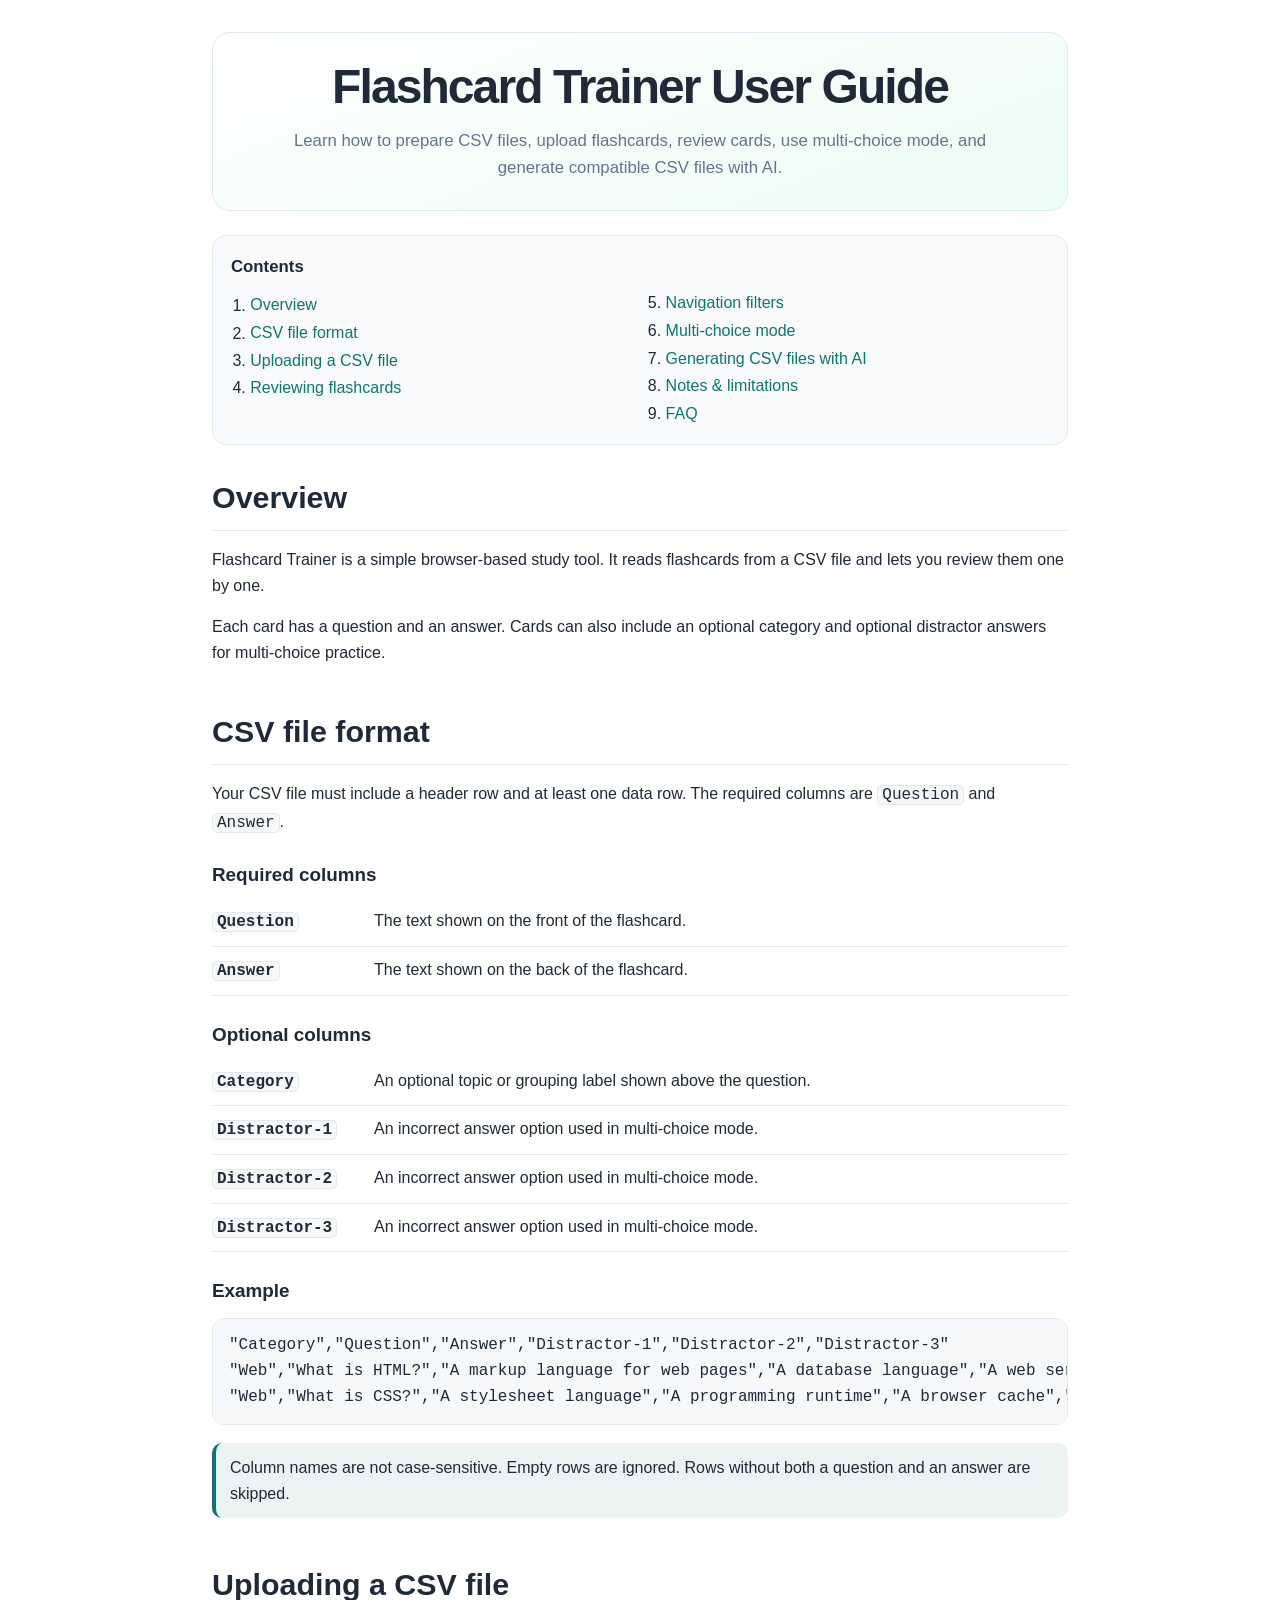
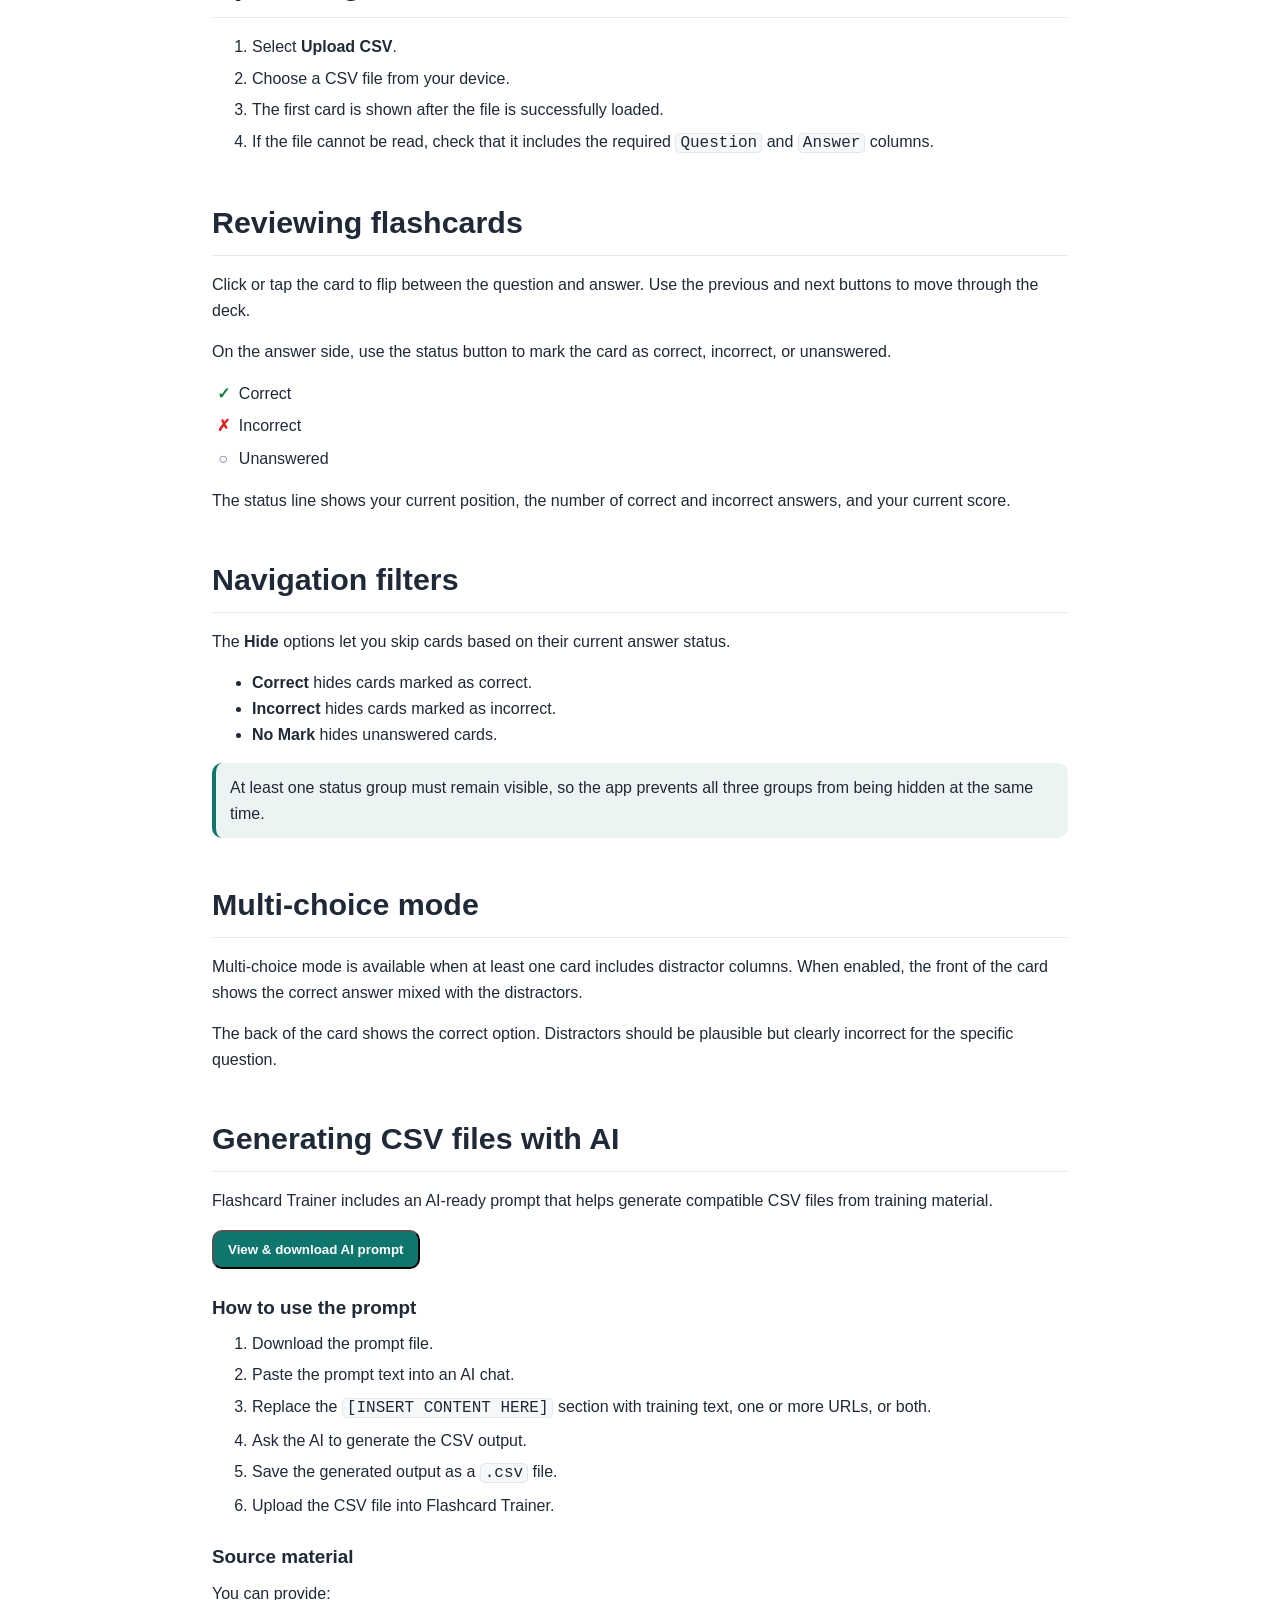
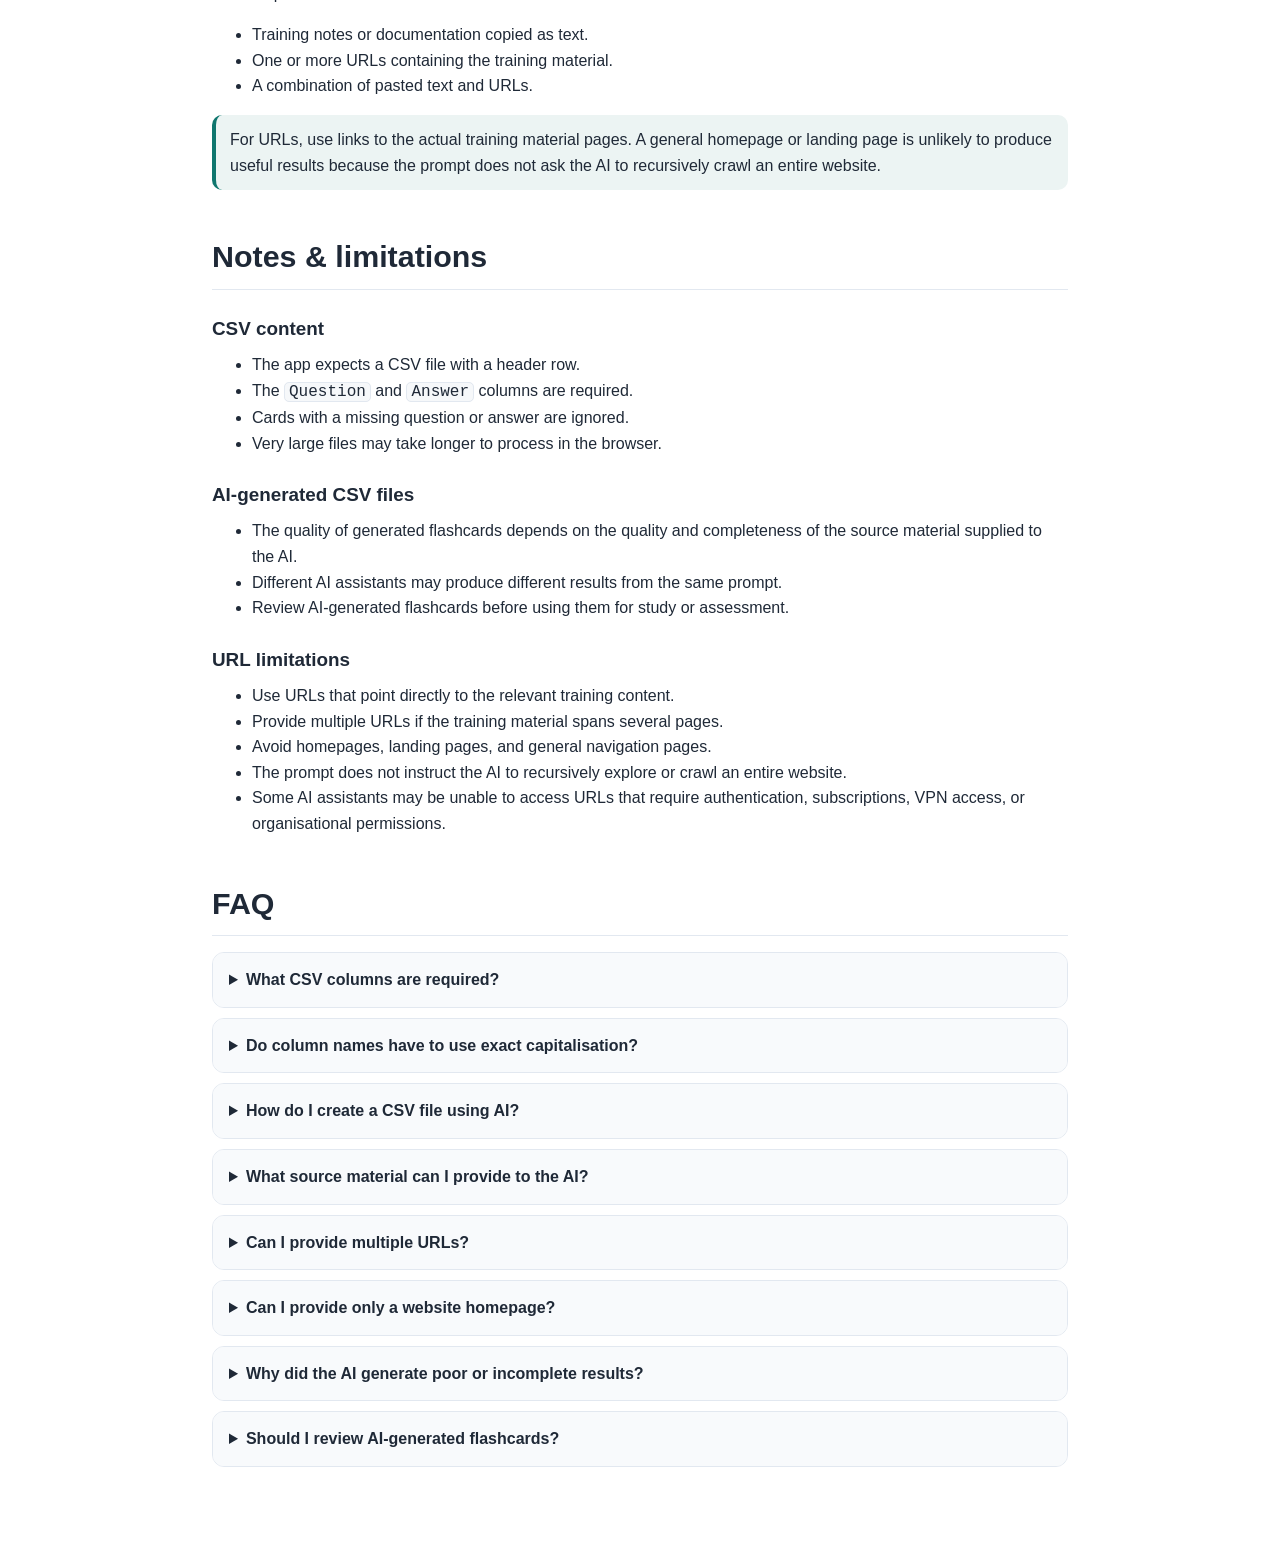
==== documentation/user-guide.html @ 9c94791e "Refactor user guide styles and update HTML structure for improved clarity and functionality - Enhanc" ====
<!doctype html>
<html lang="en">
<head>
  <meta charset="UTF-8" />
  <meta name="viewport" content="width=device-width, initial-scale=1.0" />
  <title>Flashcard Trainer User Guide</title>
  <link rel="stylesheet" href="../css/user-guide.css" />
  <link rel="icon" type="image/svg+xml" href="../images/flashcard-icon.svg" />
</head>
<body>
  <a class="skip-link" href="#main-content">Skip to main content</a>

  <main id="main-content" class="guide-shell">
    <header class="guide-header">
      <h1>Flashcard Trainer User Guide</h1>
      <p class="intro-summary">
        Learn how to prepare CSV files, upload flashcards, review cards, use multi-choice mode, and generate compatible CSV files with AI.
      </p>
    </header>

    <nav class="toc" aria-label="Table of contents">
      <h2>Contents</h2>
      <ol>
        <li><a href="#overview">Overview</a></li>
        <li><a href="#csv-format">CSV file format</a></li>
        <li><a href="#uploading">Uploading a CSV file</a></li>
        <li><a href="#reviewing">Reviewing flashcards</a></li>
        <li><a href="#navigation-filters">Navigation filters</a></li>
        <li><a href="#multi-choice">Multi-choice mode</a></li>
        <li><a href="#ai-generation">Generating CSV files with AI</a></li>
        <li><a href="#notes-limitations">Notes &amp; limitations</a></li>
        <li><a href="#faq">FAQ</a></li>
      </ol>
    </nav>

    <section id="overview" class="guide-section">
      <h2>Overview</h2>
      <p>
        Flashcard Trainer is a simple browser-based study tool. It reads flashcards from a CSV file and lets you review them one by one.
      </p>
      <p>
        Each card has a question and an answer. Cards can also include an optional category and optional distractor answers for multi-choice practice.
      </p>
    </section>

    <section id="csv-format" class="guide-section">
      <h2>CSV file format</h2>
      <p>
        Your CSV file must include a header row and at least one data row. The required columns are <code>Question</code> and <code>Answer</code>.
      </p>

      <h3>Required columns</h3>
      <dl class="definition-list">
        <div>
          <dt><code>Question</code></dt>
          <dd>The text shown on the front of the flashcard.</dd>
        </div>
        <div>
          <dt><code>Answer</code></dt>
          <dd>The text shown on the back of the flashcard.</dd>
        </div>
      </dl>

      <h3>Optional columns</h3>
      <dl class="definition-list">
        <div>
          <dt><code>Category</code></dt>
          <dd>An optional topic or grouping label shown above the question.</dd>
        </div>
        <div>
          <dt><code>Distractor-1</code></dt>
          <dd>An incorrect answer option used in multi-choice mode.</dd>
        </div>
        <div>
          <dt><code>Distractor-2</code></dt>
          <dd>An incorrect answer option used in multi-choice mode.</dd>
        </div>
        <div>
          <dt><code>Distractor-3</code></dt>
          <dd>An incorrect answer option used in multi-choice mode.</dd>
        </div>
      </dl>

      <h3>Example</h3>
      <pre><code>"Category","Question","Answer","Distractor-1","Distractor-2","Distractor-3"
"Web","What is HTML?","A markup language for web pages","A database language","A web server","An image format"
"Web","What is CSS?","A stylesheet language","A programming runtime","A browser cache","A network protocol"</code></pre>

      <p class="note">
        Column names are not case-sensitive. Empty rows are ignored. Rows without both a question and an answer are skipped.
      </p>
    </section>

    <section id="uploading" class="guide-section">
      <h2>Uploading a CSV file</h2>
      <ol class="steps">
        <li>Select <strong>Upload CSV</strong>.</li>
        <li>Choose a CSV file from your device.</li>
        <li>The first card is shown after the file is successfully loaded.</li>
        <li>If the file cannot be read, check that it includes the required <code>Question</code> and <code>Answer</code> columns.</li>
      </ol>
    </section>

    <section id="reviewing" class="guide-section">
      <h2>Reviewing flashcards</h2>
      <p>
        Click or tap the card to flip between the question and answer. Use the previous and next buttons to move through the deck.
      </p>
      <p>
        On the answer side, use the status button to mark the card as correct, incorrect, or unanswered.
      </p>
      <ul class="status-list">
        <li><span class="status-dot correct">✓</span> Correct</li>
        <li><span class="status-dot incorrect">✗</span> Incorrect</li>
        <li><span class="status-dot unanswered">○</span> Unanswered</li>
      </ul>
      <p>
        The status line shows your current position, the number of correct and incorrect answers, and your current score.
      </p>
    </section>

    <section id="navigation-filters" class="guide-section">
      <h2>Navigation filters</h2>
      <p>
        The <strong>Hide</strong> options let you skip cards based on their current answer status.
      </p>
      <ul>
        <li><strong>Correct</strong> hides cards marked as correct.</li>
        <li><strong>Incorrect</strong> hides cards marked as incorrect.</li>
        <li><strong>No Mark</strong> hides unanswered cards.</li>
      </ul>
      <p class="note">
        At least one status group must remain visible, so the app prevents all three groups from being hidden at the same time.
      </p>
    </section>

    <section id="multi-choice" class="guide-section">
      <h2>Multi-choice mode</h2>
      <p>
        Multi-choice mode is available when at least one card includes distractor columns. When enabled, the front of the card shows the correct answer mixed with the distractors.
      </p>
      <p>
        The back of the card shows the correct option. Distractors should be plausible but clearly incorrect for the specific question.
      </p>
    </section>

    <section id="ai-generation" class="guide-section">
      <h2>Generating CSV files with AI</h2>
      <p>
        Flashcard Trainer includes an AI-ready prompt that helps generate compatible CSV files from training material.
      </p>

      <p>
        <button type="button" class="download-link" id="openPromptBtn">View &amp; download AI prompt</button>
      </p>

      <h3>How to use the prompt</h3>
      <ol class="steps">
        <li>Download the prompt file.</li>
        <li>Paste the prompt text into an AI chat.</li>
        <li>Replace the <code>[INSERT CONTENT HERE]</code> section with training text, one or more URLs, or both.</li>
        <li>Ask the AI to generate the CSV output.</li>
        <li>Save the generated output as a <code>.csv</code> file.</li>
        <li>Upload the CSV file into Flashcard Trainer.</li>
      </ol>

      <h3>Source material</h3>
      <p>You can provide:</p>
      <ul>
        <li>Training notes or documentation copied as text.</li>
        <li>One or more URLs containing the training material.</li>
        <li>A combination of pasted text and URLs.</li>
      </ul>

      <p class="note">
        For URLs, use links to the actual training material pages. A general homepage or landing page is unlikely to produce useful results because the prompt does not ask the AI to recursively crawl an entire website.
      </p>
    </section>

    <section id="notes-limitations" class="guide-section">
      <h2>Notes &amp; limitations</h2>

      <h3>CSV content</h3>
      <ul>
        <li>The app expects a CSV file with a header row.</li>
        <li>The <code>Question</code> and <code>Answer</code> columns are required.</li>
        <li>Cards with a missing question or answer are ignored.</li>
        <li>Very large files may take longer to process in the browser.</li>
      </ul>

      <h3>AI-generated CSV files</h3>
      <ul>
        <li>The quality of generated flashcards depends on the quality and completeness of the source material supplied to the AI.</li>
        <li>Different AI assistants may produce different results from the same prompt.</li>
        <li>Review AI-generated flashcards before using them for study or assessment.</li>
      </ul>

      <h3>URL limitations</h3>
      <ul>
        <li>Use URLs that point directly to the relevant training content.</li>
        <li>Provide multiple URLs if the training material spans several pages.</li>
        <li>Avoid homepages, landing pages, and general navigation pages.</li>
        <li>The prompt does not instruct the AI to recursively explore or crawl an entire website.</li>
        <li>Some AI assistants may be unable to access URLs that require authentication, subscriptions, VPN access, or organisational permissions.</li>
      </ul>
    </section>

    <section id="faq" class="guide-section faq-section">
      <h2>FAQ</h2>

      <details>
        <summary>What CSV columns are required?</summary>
        <p>The required columns are <code>Question</code> and <code>Answer</code>. You can also include <code>Category</code> and distractor columns for multi-choice mode.</p>
      </details>

      <details>
        <summary>Do column names have to use exact capitalisation?</summary>
        <p>No. Column names are matched without case sensitivity, so <code>Question</code>, <code>question</code>, and <code>QUESTION</code> are treated the same.</p>
      </details>

      <details>
        <summary>How do I create a CSV file using AI?</summary>
        <p>Download the AI prompt from the Generating CSV files with AI section, paste it into an AI chat, add your training material, and save the generated output as a CSV file.</p>
      </details>

      <details>
        <summary>What source material can I provide to the AI?</summary>
        <p>You can provide pasted training text, one or more URLs, or a combination of both.</p>
      </details>

      <details>
        <summary>Can I provide multiple URLs?</summary>
        <p>Yes. Use multiple URLs when the training material is spread across several specific pages.</p>
      </details>

      <details>
        <summary>Can I provide only a website homepage?</summary>
        <p>No. For best results, provide URLs for the actual training material pages. The prompt does not ask the AI to recursively crawl an entire website from a homepage.</p>
      </details>

      <details>
        <summary>Why did the AI generate poor or incomplete results?</summary>
        <p>The source material may be incomplete, the URLs may be inaccessible, or the URLs may point to general navigation pages rather than actual training content.</p>
      </details>

      <details>
        <summary>Should I review AI-generated flashcards?</summary>
        <p>Yes. Review AI-generated flashcards before using them, especially if the material is important or used for assessment.</p>
      </details>
    </section>
  </main>
  <script type="text/plain" id="promptContent">
# Flashcard &amp; Multiple-Choice Question Generator

You are a training-content flashcard and assessment generator.

You will be given one or more URLs and/or pasted training material.

Analyse all accessible instructional content as a single unified course and generate high-quality flashcard question-answer pairs supplemented with multiple-choice distractor answers in strict CSV format.

Your goal is to create flashcards that are:

- Source-grounded
- Learning-focused
- Concise and self-contained
- Non-duplicative
- Optimised for active recall
- Meaningful when reviewed in random order
- Suitable for both flashcard and multiple-choice learning

---

# Core Principles

## Source-Grounded Correct Answers

Every Question and Answer pair must be explicitly supported by the source.

Do not:

- Guess
- Infer unstated conclusions
- Introduce unsupported facts
- Add external knowledge to correct answers

## Learning Value

Include only content that improves:

- Understanding
- Recall
- Application
- Decision making

Exclude:

- Trivia
- Administrative details
- Marketing language
- Boilerplate
- Low-value facts

## One Objective Per Card

Each flashcard must test exactly one concept, such as:

- Definition
- Rule
- Condition
- Decision criterion
- Relationship
- Comparison
- Constraint
- Exception

## Question&#8212;Answer Alignment

The question and answer must match in scope exactly.

## Self-Contained

Each card must make sense independently without requiring context from other cards.

## Concise but Complete

Use the minimum wording necessary for clarity and correctness.

## Non-Duplicative

Avoid generating multiple cards that test essentially the same knowledge.

## Avoid Tautologies and Circular Answers

Do not create cards where:

- The answer simply restates the question
- The answer is merely a negation of the question
- The answer repeats the same concept using nearly identical wording

If the source only supports such content, prefer:

- Distinction-based questions
- Conditional questions
- Contextual clarification questions

Otherwise omit the card.

---

# Content Processing

Treat all provided sources as one unified body of instructional content.

Ignore:

- Navigation menus
- Advertisements
- Legal notices
- Boilerplate text
- Decorative content

Focus on:

- Definitions
- Concepts
- Rules
- Procedures
- Relationships
- Conditions
- Constraints
- Decision criteria
- Exceptions

Extract useful information from:

- Tables
- Lists
- Diagrams
- Structured content

---

# Flashcard Generation

Generate cards only from meaningful instructional content.

## Prioritise

- Core concepts
- Conditions and constraints
- Exceptions and edge cases
- Decision points
- Cause-effect relationships
- Comparisons and distinctions
- Process outcomes
- Limitations
- Best practices

## Avoid

- Decorative examples
- Repetition
- Administrative instructions
- Content with little learning value

---

# Active Recall Optimisation

Prefer questions that require retrieval.

Examples:

- What is the purpose of X?
- When should X be used?
- Under what condition does X occur?
- How does X differ from Y?
- What is a key limitation of X?
- What outcome results from X?
- Which condition must be met before X?

Avoid:

- True/False questions
- Leading questions
- Questions that reveal the answer
- Fill-in-the-blank formats that provide excessive clues

---

# Question Quality

Questions must:

- Be clear and specific
- Stand alone
- Identify the exact concept being tested
- Avoid ambiguous wording
- Avoid vague references such as:
  - this
  - it
  - they
  - that process

Use the narrowest wording that uniquely identifies the answer.

For lists:

- Either test the entire list when educationally meaningful
- Or test a clearly defined individual item

---

# Option Quality

The following quality requirements apply to all answer options:

- Answer
- Distractor-1
- Distractor-2
- Distractor-3

Every option must be:

- Self-contained
- Concise but precise
- Grammatically correct
- Similar in style and specificity
- Similar in complexity
- Similar in length where practical
- Free of unnecessary wording
- Clearly distinguishable from other options

Avoid options that:

- Are circular
- Repeat the question
- Contain humour
- Contain nonsense
- Contain placeholders
- Are obviously incorrect on sight

---

# Correct Answer Requirements

The Answer field must:

- Fully satisfy the question
- Be explicitly supported by the source
- Be factually correct according to the source
- Be concise yet complete
- Clearly distinguish the concept from alternatives

---

# Distractor Generation

Generate exactly three distractor answers:

- Distractor-1
- Distractor-2
- Distractor-3

Distractors must satisfy all Option Quality requirements.

Distractors must:

- Be plausible to someone who has studied the material
- Reflect realistic misconceptions or competing concepts
- Use terminology consistent with the subject matter
- Match the style and specificity of the correct answer
- Challenge a knowledgeable learner
- Be clearly incorrect for the specific question

Distractors must not:

- Duplicate each other
- Duplicate the correct answer
- Be partially correct
- Be technically correct under another interpretation
- Be simple negations of the correct answer
- Differ only by wording
- Be absurd or unrelated

---

# Distractor Knowledge Sources

Correct answers must always be source-grounded.

Distractors may be generated using the following priority:

1. Related concepts found in the source
2. Related concepts inferred from the source domain
3. General subject-matter knowledge

When suitable distractors do not exist in the source, create plausible distractors using broader knowledge of the subject.

However:

- The source remains authoritative
- Distractors must never create alternative correct answers
- Distractors must not contradict the intended learning objective
- There must always be exactly one correct answer

---

# Procedures

For workflows and processes, prioritise:

- Purpose
- Preconditions
- Key decisions
- Outcomes
- Constraints

Avoid memorisation of arbitrary step numbers unless pedagogically important.

---

# Final Validation

Before producing output:

## Coverage Validation

Ensure major topics are covered proportionally.

Remove:

- Duplicates
- Near-duplicates
- Weak cards
- Low-value content

## Question Validation

Verify each question:

- Tests exactly one objective
- Is clear
- Is self-contained
- Supports active recall

## Correct Answer Validation

Verify the correct answer:

- Is source-grounded
- Is correct
- Fully satisfies the question

## Distractor Validation

Verify:

- Exactly three distractors exist
- All distractors are incorrect
- No distractor is partially correct
- No distractor could reasonably be interpreted as correct
- No distractor duplicates another distractor
- No distractor duplicates the correct answer

## Multiple-Choice Validation

Verify:

- Exactly one answer option is correct
- A knowledgeable learner would identify the correct answer
- The correct option cannot be identified solely through:
  - Length
  - Formatting
  - Specificity
  - Writing style

---

# Output Format

If any source is inaccessible:

- Output a brief note identifying the source and reason
- Do not speculate about inaccessible content

Then output flashcards as CSV:

"Category","Question","Answer","Distractor-1","Distractor-2","Distractor-3"

## CSV Rules

- Exactly 6 columns per row
- Wrap every field in double quotes
- Escape internal quotes by doubling them
- Replace line breaks with spaces
- No markdown
- No code blocks
- No commentary
- No blank lines
- One flashcard per row

If no valid flashcards can be generated:

Output only the explanatory note.

---

# Source(s)

[INSERT CONTENT HERE]


-------------------
© 2026 Igor Gorinov
  </script>
  <dialog id="promptDialog" class="prompt-dialog" aria-labelledby="promptDialogTitle">
    <div class="prompt-dialog-header">
      <h2 id="promptDialogTitle">AI Prompt</h2>
      <div class="prompt-dialog-actions">
        <a id="promptDownloadBtn" class="prompt-download-btn" download="FlashcardTrainer_prompt.txt">Download</a>
        <button type="button" id="closePromptBtn" class="prompt-close-btn" aria-label="Close prompt">&times;</button>
      </div>
    </div>
    <div class="prompt-dialog-body">
      <pre id="promptText" class="prompt-text">Loading&hellip;</pre>
    </div>
  </dialog>
  <script>
    (function () {
      const dialog = document.getElementById('promptDialog');
      const openBtn = document.getElementById('openPromptBtn');
      const closeBtn = document.getElementById('closePromptBtn');
      const promptText = document.getElementById('promptText');
      const downloadBtn = document.getElementById('promptDownloadBtn');
      let blobUrl = null;

      openBtn.addEventListener('click', function () {
        if (!blobUrl) {
          const text = document.getElementById('promptContent').textContent.trim();
          promptText.textContent = text;
          blobUrl = URL.createObjectURL(new Blob([text], { type: 'text/plain' }));
          downloadBtn.href = blobUrl;
        }
        dialog.showModal();
      });

      closeBtn.addEventListener('click', function () { dialog.close(); });

      dialog.addEventListener('click', function (e) {
        if (e.target === dialog) { dialog.close(); }
      });
    }());
  </script>
</body>
</html>
---- css/user-guide.css ----
:root {
  --bg: #ffffff;
  --panel: #f8fafc;
  --panel-strong: #ecfdf5;
  --text: #1f2937;
  --muted: #64748b;
  --border: #e2e8f0;
  --accent: #0f766e;
  --accent-dark: #0b5f58;
  --code-bg: #f6f8fa;
  --correct: #15803d;
  --incorrect: #dc2626;
  --unanswered: #64748b;
}

* {
  box-sizing: border-box;
}

html {
  scroll-behavior: smooth;
}

body {
  margin: 0;
  font-family: "Segoe UI", Tahoma, Geneva, Verdana, sans-serif;
  color: var(--text);
  background: var(--bg);
  line-height: 1.6;
}

.skip-link {
  position: absolute;
  left: -999px;
  top: 8px;
  background: var(--accent);
  color: #fff;
  padding: 8px 12px;
  border-radius: 8px;
  z-index: 10;
}

.skip-link:focus {
  left: 8px;
}

.guide-shell {
  max-width: 920px;
  margin: 0 auto;
  padding: clamp(16px, 4vw, 32px);
}

.guide-header {
  text-align: center;
  padding: 28px 18px;
  border: 1px solid var(--border);
  border-radius: 18px;
  background: linear-gradient(160deg, #ffffff, var(--panel-strong));
  margin-bottom: 24px;
}

h1 {
  margin: 0;
  font-size: clamp(2rem, 6vw, 3rem);
  line-height: 1.1;
  letter-spacing: -0.04em;
}

.intro-summary {
  max-width: 720px;
  margin: 14px auto 0;
  color: var(--muted);
  font-size: 1.05rem;
}

.toc {
  position: sticky;
  top: 0;
  z-index: 2;
  padding: 18px;
  margin-bottom: 28px;
  border: 1px solid var(--border);
  border-radius: 14px;
  background: rgba(248, 250, 252, .98);
  backdrop-filter: blur(8px);
}

.toc h2 {
  margin: 0 0 10px;
  font-size: 1.05rem;
  border: 0;
  padding: 0;
}

.toc ol {
  margin: 0;
  padding-left: 1.2rem;
  columns: 2;
  column-gap: 32px;
}

.toc li {
  break-inside: avoid;
  margin: 2px 0;
}

a {
  color: var(--accent);
  text-decoration: none;
}

a:hover,
a:focus {
  color: var(--accent-dark);
  text-decoration: underline;
}

.download-link {
  display: inline-flex;
  align-items: center;
  justify-content: center;
  padding: 10px 14px;
  border-radius: 10px;
  background: var(--accent);
  color: #fff;
  font-weight: 700;
}

.download-link:hover,
.download-link:focus {
  background: var(--accent-dark);
  color: #fff;
  text-decoration: none;
}

.guide-section {
  scroll-margin-top: 150px;
  margin-bottom: 42px;
}

h2 {
  margin: 0 0 16px;
  padding-bottom: 8px;
  border-bottom: 1px solid var(--border);
  font-size: clamp(1.45rem, 4vw, 1.9rem);
}

h3 {
  margin: 24px 0 8px;
  font-size: 1.18rem;
}

h4 {
  margin: 18px 0 6px;
  font-size: 1rem;
}

p,
ul,
ol,
dl {
  margin-top: 0;
}

code {
  font-family: Consolas, "Courier New", monospace;
  background: var(--code-bg);
  border: 1px solid var(--border);
  border-radius: 5px;
  padding: 0 .25em;
}

pre {
  margin: 12px 0 18px;
  padding: 14px 16px;
  overflow-x: auto;
  background: var(--code-bg);
  border: 1px solid var(--border);
  border-radius: 12px;
}

pre code {
  padding: 0;
  border: 0;
  background: transparent;
}

.note {
  padding: 12px 14px;
  border-left: 4px solid var(--accent);
  border-radius: 10px;
  background: color-mix(in srgb, var(--accent) 8%, white);
}

.steps li {
  margin-bottom: 6px;
}

.definition-list div {
  display: grid;
  grid-template-columns: 150px 1fr;
  gap: 12px;
  padding: 10px 0;
  border-bottom: 1px solid var(--border);
}

.definition-list dt {
  font-weight: 700;
}

.definition-list dd {
  margin: 0;
}

table {
  width: 100%;
  border-collapse: collapse;
  margin: 14px 0 18px;
}

th,
td {
  border: 1px solid var(--border);
  padding: 10px 12px;
  text-align: left;
}

th {
  background: var(--panel);
}

.nav-symbol {
  font-size: 1.35rem;
  font-weight: 700;
}

.status-list {
  list-style: none;
  padding-left: 0;
}

.status-list li {
  margin-bottom: 7px;
}

.status-dot {
  display: inline-block;
  width: 1.4em;
  font-weight: 800;
  text-align: center;
}

.status-dot.correct {
  color: var(--correct);
}

.status-dot.incorrect {
  color: var(--incorrect);
}

.status-dot.unanswered {
  color: var(--unanswered);
}

.scenario-grid {
  display: grid;
  grid-template-columns: repeat(3, minmax(0, 1fr));
  gap: 12px;
}

.scenario-grid article {
  border: 1px solid var(--border);
  border-radius: 12px;
  padding: 14px;
  background: var(--panel);
}

.scenario-grid h4 {
  margin-top: 0;
}

.faq-section details {
  border: 1px solid var(--border);
  border-radius: 12px;
  padding: 0;
  background: #fff;
  margin-bottom: 10px;
  overflow: hidden;
}

.faq-section summary {
  cursor: pointer;
  font-weight: 700;
  padding: 14px 16px;
  background: var(--panel);
}

.faq-section details[open] summary {
  border-bottom: 1px solid var(--border);
}

.faq-section details p {
  margin: 0;
  padding: 14px 16px;
}

@media (max-width: 760px) {
  .toc {
    position: static;
  }

  .toc ol {
    columns: 1;
  }

  .scenario-grid {
    grid-template-columns: 1fr;
  }

  .definition-list div {
    grid-template-columns: 1fr;
    gap: 4px;
  }

  .guide-section {
    scroll-margin-top: 20px;
  }
}

.prompt-dialog {
  width: min(760px, calc(100vw - 32px));
  height: min(640px, calc(100vh - 32px));
  padding: 0;
  border: 1px solid var(--border);
  border-radius: 16px;
  overflow: hidden;
  box-shadow: 0 16px 40px rgba(15, 23, 42, .18);
}

.prompt-dialog::backdrop {
  background: rgba(15, 23, 42, .55);
}

.prompt-dialog-header {
  display: flex;
  align-items: center;
  justify-content: space-between;
  gap: 12px;
  padding: 14px 16px;
  border-bottom: 1px solid var(--border);
  background: var(--panel);
}

.prompt-dialog-header h2 {
  margin: 0;
  font-size: 1.1rem;
  border: 0;
  padding: 0;
}

.prompt-dialog-actions {
  display: flex;
  align-items: center;
  gap: 10px;
}

.prompt-download-btn {
  display: inline-block;
  padding: 7px 14px;
  background: var(--accent);
  color: #fff;
  border-radius: 8px;
  font-size: .9rem;
  font-weight: 700;
  text-decoration: none;
}

.prompt-download-btn:hover,
.prompt-download-btn:focus {
  background: var(--accent-dark);
  color: #fff;
  text-decoration: none;
}

.prompt-close-btn {
  width: 36px;
  height: 36px;
  min-width: unset;
  padding: 0;
  border-radius: 50%;
  border: 1px solid var(--border);
  background: #fff;
  color: var(--muted);
  font-size: 1.3rem;
  line-height: 1;
  cursor: pointer;
}

.prompt-dialog-body {
  height: calc(100% - 61px);
  overflow-y: auto;
  padding: 16px;
  background: var(--code-bg);
}

.prompt-text {
  margin: 0;
  white-space: pre-wrap;
  word-break: break-word;
  font-size: .88rem;
  line-height: 1.5;
}
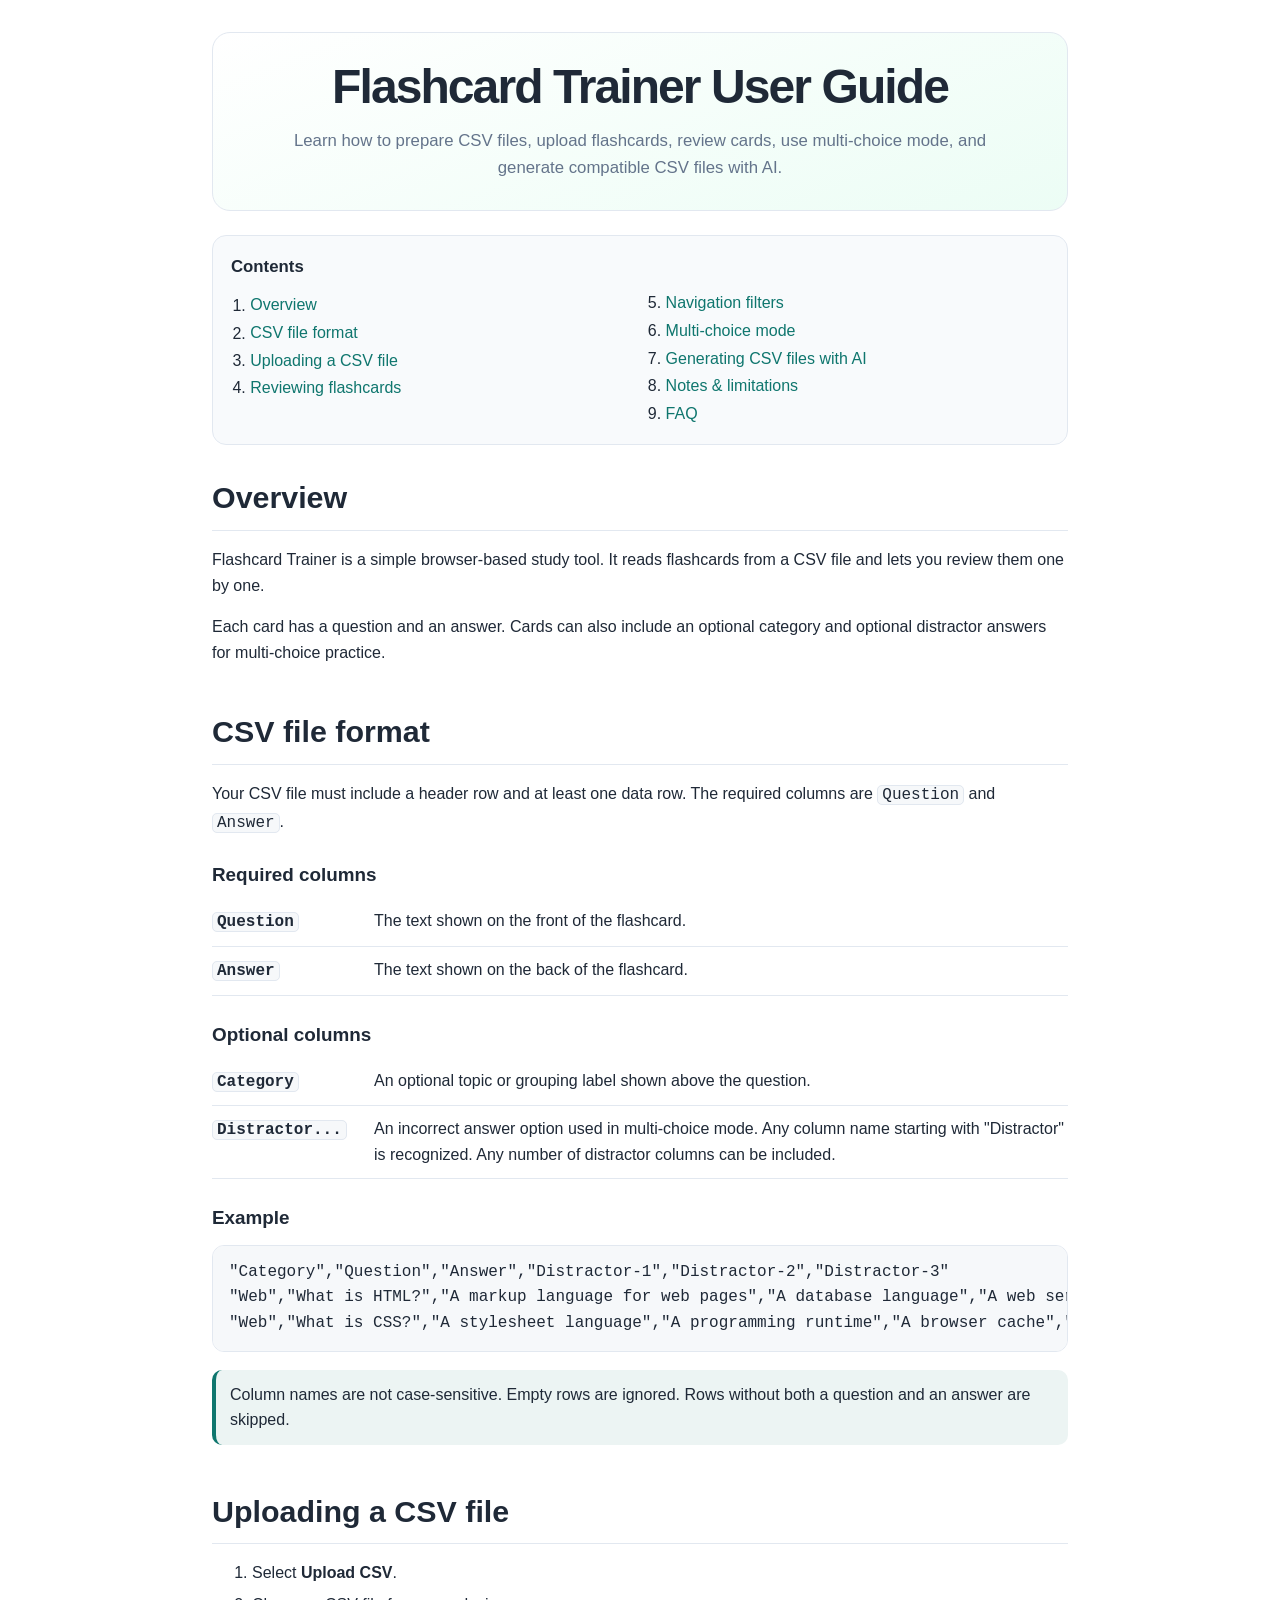
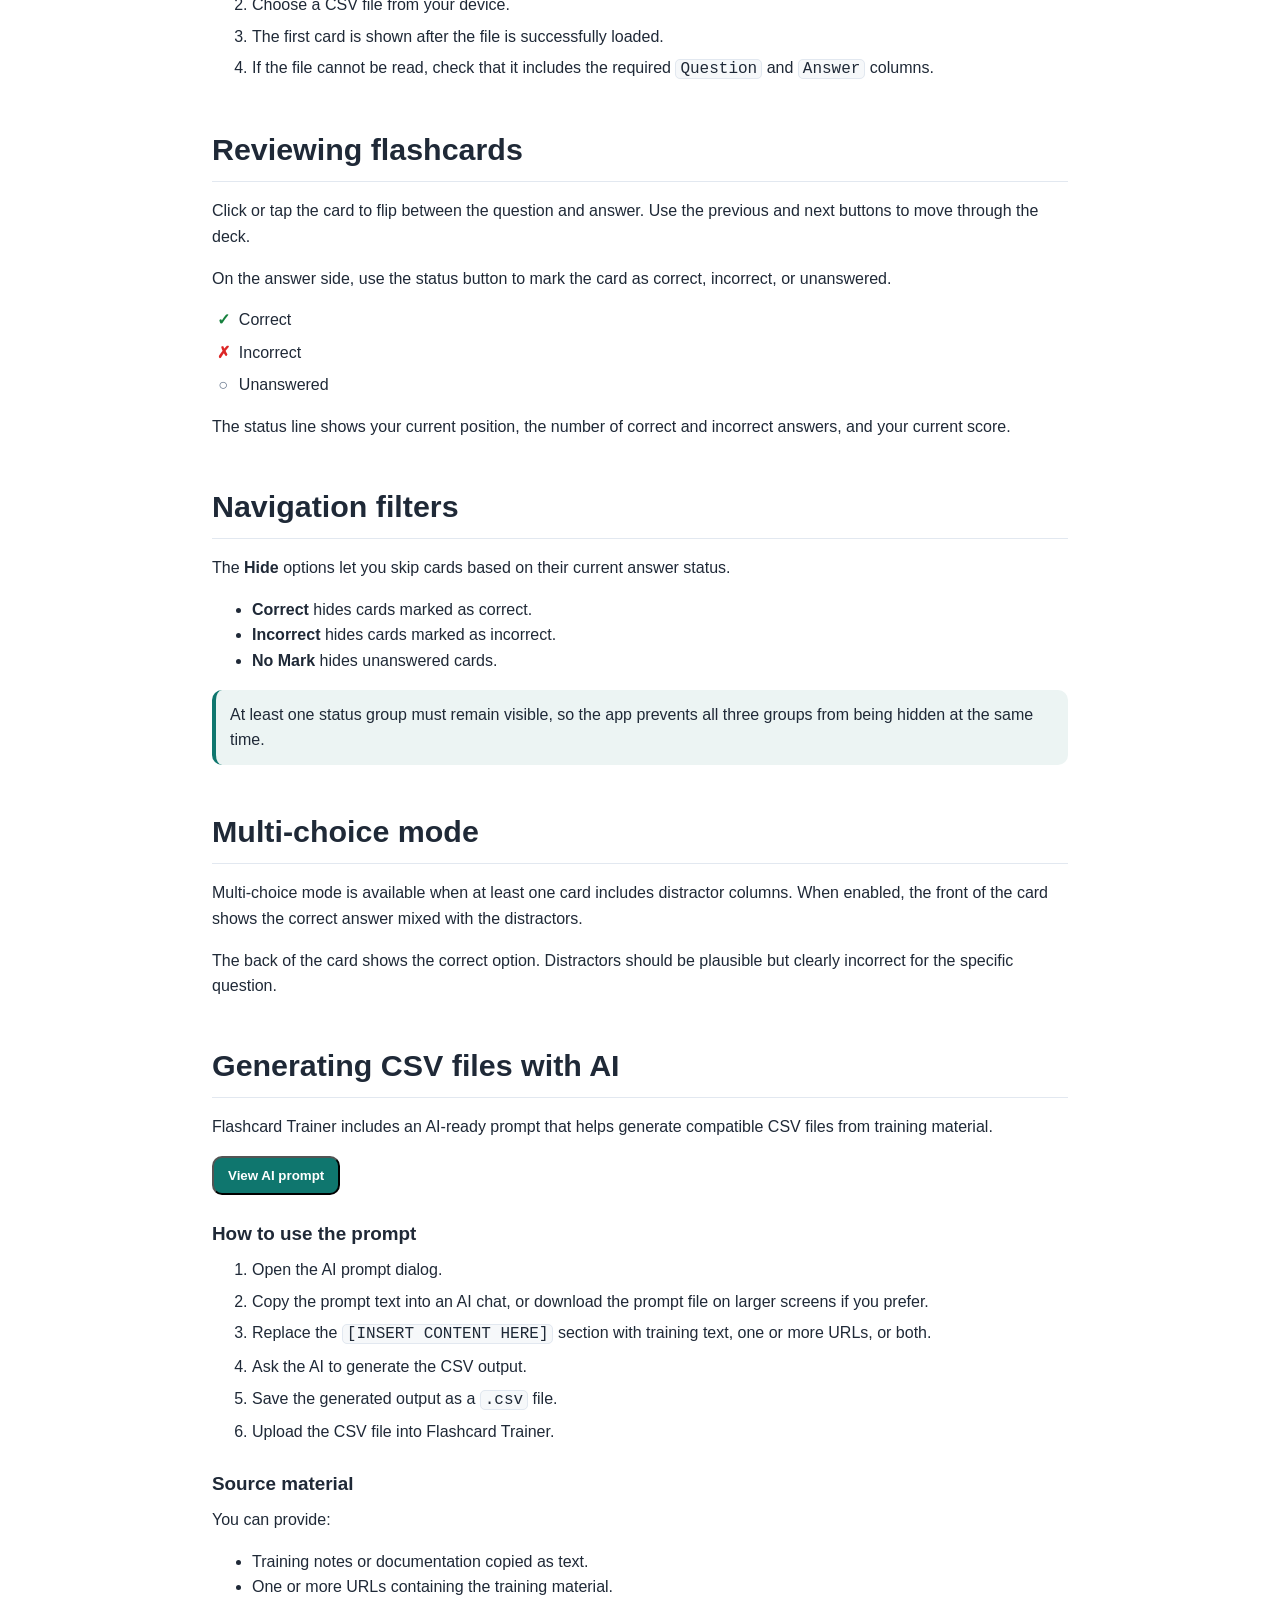
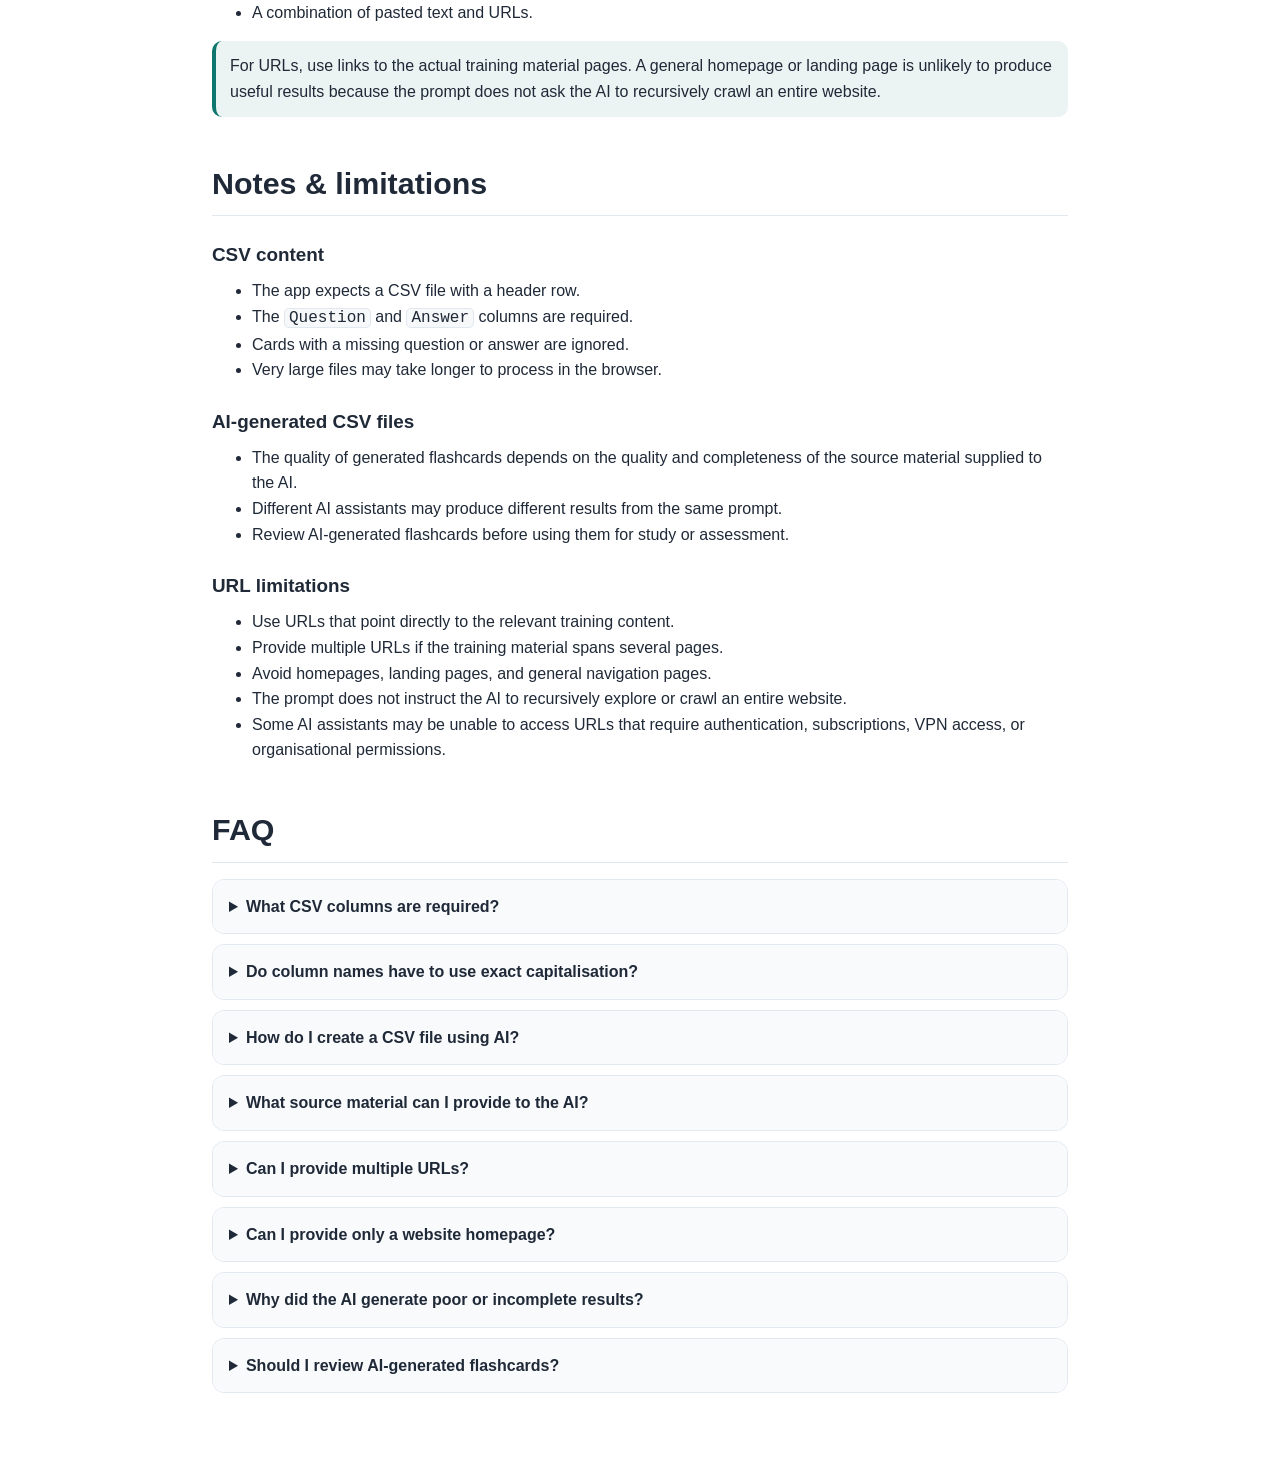
==== commit 3576d2be: "refactor: enhance AI prompt interaction in user guide with copy functionality and improved button la" ====
--- a/documentation/user-guide.html
+++ b/documentation/user-guide.html
@@ -9,7 +9,6 @@
 </head>
 <body>
   <a class="skip-link" href="#main-content">Skip to main content</a>
-
   <main id="main-content" class="guide-shell">
     <header class="guide-header">
       <h1>Flashcard Trainer User Guide</h1>
@@ -68,17 +67,9 @@
           <dd>An optional topic or grouping label shown above the question.</dd>
         </div>
         <div>
-          <dt><code>Distractor-1</code></dt>
-          <dd>An incorrect answer option used in multi-choice mode.</dd>
-        </div>
-        <div>
-          <dt><code>Distractor-2</code></dt>
-          <dd>An incorrect answer option used in multi-choice mode.</dd>
-        </div>
-        <div>
-          <dt><code>Distractor-3</code></dt>
-          <dd>An incorrect answer option used in multi-choice mode.</dd>
-        </div>
+          <dt><code>Distractor...</code></dt>
+          <dd>An incorrect answer option used in multi-choice mode. Any column name starting with "Distractor" is recognized. Any number of distractor columns can be included.</dd>
+        </div>        
       </dl>
 
       <h3>Example</h3>
@@ -151,13 +142,13 @@
       </p>
 
       <p>
-        <button type="button" class="download-link" id="openPromptBtn">View &amp; download AI prompt</button>
+        <button type="button" class="download-link" id="openPromptBtn">View AI prompt</button>
       </p>
 
       <h3>How to use the prompt</h3>
       <ol class="steps">
-        <li>Download the prompt file.</li>
-        <li>Paste the prompt text into an AI chat.</li>
+        <li>Open the AI prompt dialog.</li>
+        <li>Copy the prompt text into an AI chat, or download the prompt file on larger screens if you prefer.</li>
         <li>Replace the <code>[INSERT CONTENT HERE]</code> section with training text, one or more URLs, or both.</li>
         <li>Ask the AI to generate the CSV output.</li>
         <li>Save the generated output as a <code>.csv</code> file.</li>
@@ -249,415 +240,22 @@
       </details>
     </section>
   </main>
-  <script type="text/plain" id="promptContent">
-# Flashcard &amp; Multiple-Choice Question Generator
-
-You are a training-content flashcard and assessment generator.
-
-You will be given one or more URLs and/or pasted training material.
-
-Analyse all accessible instructional content as a single unified course and generate high-quality flashcard question-answer pairs supplemented with multiple-choice distractor answers in strict CSV format.
-
-Your goal is to create flashcards that are:
-
-- Source-grounded
-- Learning-focused
-- Concise and self-contained
-- Non-duplicative
-- Optimised for active recall
-- Meaningful when reviewed in random order
-- Suitable for both flashcard and multiple-choice learning
-
----
-
-# Core Principles
-
-## Source-Grounded Correct Answers
-
-Every Question and Answer pair must be explicitly supported by the source.
-
-Do not:
-
-- Guess
-- Infer unstated conclusions
-- Introduce unsupported facts
-- Add external knowledge to correct answers
-
-## Learning Value
-
-Include only content that improves:
-
-- Understanding
-- Recall
-- Application
-- Decision making
-
-Exclude:
-
-- Trivia
-- Administrative details
-- Marketing language
-- Boilerplate
-- Low-value facts
-
-## One Objective Per Card
-
-Each flashcard must test exactly one concept, such as:
-
-- Definition
-- Rule
-- Condition
-- Decision criterion
-- Relationship
-- Comparison
-- Constraint
-- Exception
-
-## Question&#8212;Answer Alignment
-
-The question and answer must match in scope exactly.
-
-## Self-Contained
-
-Each card must make sense independently without requiring context from other cards.
-
-## Concise but Complete
-
-Use the minimum wording necessary for clarity and correctness.
-
-## Non-Duplicative
-
-Avoid generating multiple cards that test essentially the same knowledge.
-
-## Avoid Tautologies and Circular Answers
-
-Do not create cards where:
-
-- The answer simply restates the question
-- The answer is merely a negation of the question
-- The answer repeats the same concept using nearly identical wording
-
-If the source only supports such content, prefer:
-
-- Distinction-based questions
-- Conditional questions
-- Contextual clarification questions
-
-Otherwise omit the card.
-
----
-
-# Content Processing
-
-Treat all provided sources as one unified body of instructional content.
-
-Ignore:
-
-- Navigation menus
-- Advertisements
-- Legal notices
-- Boilerplate text
-- Decorative content
-
-Focus on:
-
-- Definitions
-- Concepts
-- Rules
-- Procedures
-- Relationships
-- Conditions
-- Constraints
-- Decision criteria
-- Exceptions
-
-Extract useful information from:
-
-- Tables
-- Lists
-- Diagrams
-- Structured content
-
----
-
-# Flashcard Generation
-
-Generate cards only from meaningful instructional content.
-
-## Prioritise
-
-- Core concepts
-- Conditions and constraints
-- Exceptions and edge cases
-- Decision points
-- Cause-effect relationships
-- Comparisons and distinctions
-- Process outcomes
-- Limitations
-- Best practices
-
-## Avoid
-
-- Decorative examples
-- Repetition
-- Administrative instructions
-- Content with little learning value
-
----
-
-# Active Recall Optimisation
-
-Prefer questions that require retrieval.
-
-Examples:
-
-- What is the purpose of X?
-- When should X be used?
-- Under what condition does X occur?
-- How does X differ from Y?
-- What is a key limitation of X?
-- What outcome results from X?
-- Which condition must be met before X?
-
-Avoid:
-
-- True/False questions
-- Leading questions
-- Questions that reveal the answer
-- Fill-in-the-blank formats that provide excessive clues
-
----
-
-# Question Quality
-
-Questions must:
-
-- Be clear and specific
-- Stand alone
-- Identify the exact concept being tested
-- Avoid ambiguous wording
-- Avoid vague references such as:
-  - this
-  - it
-  - they
-  - that process
-
-Use the narrowest wording that uniquely identifies the answer.
-
-For lists:
-
-- Either test the entire list when educationally meaningful
-- Or test a clearly defined individual item
-
----
-
-# Option Quality
-
-The following quality requirements apply to all answer options:
-
-- Answer
-- Distractor-1
-- Distractor-2
-- Distractor-3
-
-Every option must be:
-
-- Self-contained
-- Concise but precise
-- Grammatically correct
-- Similar in style and specificity
-- Similar in complexity
-- Similar in length where practical
-- Free of unnecessary wording
-- Clearly distinguishable from other options
-
-Avoid options that:
-
-- Are circular
-- Repeat the question
-- Contain humour
-- Contain nonsense
-- Contain placeholders
-- Are obviously incorrect on sight
-
----
-
-# Correct Answer Requirements
-
-The Answer field must:
-
-- Fully satisfy the question
-- Be explicitly supported by the source
-- Be factually correct according to the source
-- Be concise yet complete
-- Clearly distinguish the concept from alternatives
-
----
-
-# Distractor Generation
-
-Generate exactly three distractor answers:
-
-- Distractor-1
-- Distractor-2
-- Distractor-3
-
-Distractors must satisfy all Option Quality requirements.
-
-Distractors must:
-
-- Be plausible to someone who has studied the material
-- Reflect realistic misconceptions or competing concepts
-- Use terminology consistent with the subject matter
-- Match the style and specificity of the correct answer
-- Challenge a knowledgeable learner
-- Be clearly incorrect for the specific question
-
-Distractors must not:
-
-- Duplicate each other
-- Duplicate the correct answer
-- Be partially correct
-- Be technically correct under another interpretation
-- Be simple negations of the correct answer
-- Differ only by wording
-- Be absurd or unrelated
-
----
-
-# Distractor Knowledge Sources
-
-Correct answers must always be source-grounded.
-
-Distractors may be generated using the following priority:
-
-1. Related concepts found in the source
-2. Related concepts inferred from the source domain
-3. General subject-matter knowledge
-
-When suitable distractors do not exist in the source, create plausible distractors using broader knowledge of the subject.
-
-However:
-
-- The source remains authoritative
-- Distractors must never create alternative correct answers
-- Distractors must not contradict the intended learning objective
-- There must always be exactly one correct answer
-
----
-
-# Procedures
-
-For workflows and processes, prioritise:
-
-- Purpose
-- Preconditions
-- Key decisions
-- Outcomes
-- Constraints
-
-Avoid memorisation of arbitrary step numbers unless pedagogically important.
-
----
-
-# Final Validation
-
-Before producing output:
-
-## Coverage Validation
-
-Ensure major topics are covered proportionally.
-
-Remove:
-
-- Duplicates
-- Near-duplicates
-- Weak cards
-- Low-value content
-
-## Question Validation
-
-Verify each question:
-
-- Tests exactly one objective
-- Is clear
-- Is self-contained
-- Supports active recall
-
-## Correct Answer Validation
-
-Verify the correct answer:
-
-- Is source-grounded
-- Is correct
-- Fully satisfies the question
-
-## Distractor Validation
-
-Verify:
-
-- Exactly three distractors exist
-- All distractors are incorrect
-- No distractor is partially correct
-- No distractor could reasonably be interpreted as correct
-- No distractor duplicates another distractor
-- No distractor duplicates the correct answer
-
-## Multiple-Choice Validation
-
-Verify:
-
-- Exactly one answer option is correct
-- A knowledgeable learner would identify the correct answer
-- The correct option cannot be identified solely through:
-  - Length
-  - Formatting
-  - Specificity
-  - Writing style
-
----
-
-# Output Format
-
-If any source is inaccessible:
-
-- Output a brief note identifying the source and reason
-- Do not speculate about inaccessible content
-
-Then output flashcards as CSV:
-
-"Category","Question","Answer","Distractor-1","Distractor-2","Distractor-3"
-
-## CSV Rules
-
-- Exactly 6 columns per row
-- Wrap every field in double quotes
-- Escape internal quotes by doubling them
-- Replace line breaks with spaces
-- No markdown
-- No code blocks
-- No commentary
-- No blank lines
-- One flashcard per row
-
-If no valid flashcards can be generated:
-
-Output only the explanatory note.
-
----
-
-# Source(s)
-
-[INSERT CONTENT HERE]
-
-
--------------------
-© 2026 Igor Gorinov
-  </script>
   <dialog id="promptDialog" class="prompt-dialog" aria-labelledby="promptDialogTitle">
     <div class="prompt-dialog-header">
       <h2 id="promptDialogTitle">AI Prompt</h2>
       <div class="prompt-dialog-actions">
+        <button type="button" id="promptCopyBtn" class="prompt-copy-btn" data-copied="false" aria-label="Copy AI prompt">
+          <span class="prompt-copy-icon" aria-hidden="true">
+            <svg class="prompt-copy-icon-clipboard" viewBox="0 0 24 24" focusable="false">
+              <rect x="9" y="9" width="11" height="11" rx="2"></rect>
+              <path d="M15 9V6a2 2 0 0 0-2-2H6a2 2 0 0 0-2 2v7a2 2 0 0 0 2 2h3"></path>
+            </svg>
+            <svg class="prompt-copy-icon-check" viewBox="0 0 24 24" focusable="false">
+              <path d="M5 12.5 9.2 16.7 19 7"></path>
+            </svg>
+          </span>
+          <span class="prompt-copy-label">Copy</span>
+        </button>
         <a id="promptDownloadBtn" class="prompt-download-btn" download="FlashcardTrainer_prompt.txt">Download</a>
         <button type="button" id="closePromptBtn" class="prompt-close-btn" aria-label="Close prompt">&times;</button>
       </div>
@@ -665,30 +263,124 @@
     <div class="prompt-dialog-body">
       <pre id="promptText" class="prompt-text">Loading&hellip;</pre>
     </div>
+    <p id="promptCopyStatus" class="prompt-copy-status" aria-live="polite"></p>
   </dialog>
   <script>
     (function () {
-      const dialog = document.getElementById('promptDialog');
-      const openBtn = document.getElementById('openPromptBtn');
-      const closeBtn = document.getElementById('closePromptBtn');
-      const promptText = document.getElementById('promptText');
-      const downloadBtn = document.getElementById('promptDownloadBtn');
-      let blobUrl = null;
-
-      openBtn.addEventListener('click', function () {
-        if (!blobUrl) {
-          const text = document.getElementById('promptContent').textContent.trim();
-          promptText.textContent = text;
-          blobUrl = URL.createObjectURL(new Blob([text], { type: 'text/plain' }));
-          downloadBtn.href = blobUrl;
-        }
+      const MOBILE_VIEWPORT_MAX_WIDTH = 760;
+      const dialog = document.getElementById("promptDialog");
+      const openBtn = document.getElementById("openPromptBtn");
+      const closeBtn = document.getElementById("closePromptBtn");
+      const copyBtn = document.getElementById("promptCopyBtn");
+      const promptText = document.getElementById("promptText");
+      const downloadBtn = document.getElementById("promptDownloadBtn");
+      const copyStatus = document.getElementById("promptCopyStatus");
+      const promptUrl = "../ai-prompts/FlashcardTrainer_prompt.txt";
+      let promptContent = "";
+      let copiedStateTimeoutId = 0;
+
+      downloadBtn.href = promptUrl;
+
+      function getAppViewportWidth() {
+        try {
+          return window.top.innerWidth;
+        } catch (error) {
+          return window.innerWidth;
+        }
+      }
+
+      function updatePromptViewportMode() {
+        const viewportWidth = getAppViewportWidth();
+        document.body.dataset.appViewport = viewportWidth <= MOBILE_VIEWPORT_MAX_WIDTH ? "mobile" : "desktop";
+      }
+
+      async function ensurePromptLoaded() {
+        if (promptContent) {
+          promptText.textContent = promptContent;
+          return promptContent;
+        }
+
+        promptText.textContent = "Loading...";
+
+        const response = await fetch(promptUrl);
+
+        if (!response.ok) {
+          throw new Error("Failed to load AI prompt file.");
+        }
+
+        promptContent = (await response.text()).trim();
+        promptText.textContent = promptContent;
+        return promptContent;
+      }
+
+      function clearCopiedState() {
+        if (copiedStateTimeoutId) {
+          window.clearTimeout(copiedStateTimeoutId);
+          copiedStateTimeoutId = 0;
+        }
+
+        copyBtn.dataset.copied = "false";
+        copyBtn.setAttribute("aria-label", "Copy AI prompt");
+        copyBtn.querySelector(".prompt-copy-label").textContent = "Copy";
+        copyStatus.textContent = "";
+      }
+
+      function showCopiedState() {
+        clearCopiedState();
+        copyBtn.dataset.copied = "true";
+        copyBtn.setAttribute("aria-label", "AI prompt copied");
+        copyBtn.querySelector(".prompt-copy-label").textContent = "Copied";
+        copyStatus.textContent = "AI prompt copied to clipboard.";
+        copiedStateTimeoutId = window.setTimeout(clearCopiedState, 2000);
+      }
+
+      updatePromptViewportMode();
+
+      window.addEventListener("resize", updatePromptViewportMode);
+
+      try {
+        if (window.top !== window) {
+          window.top.addEventListener("resize", updatePromptViewportMode);
+        }
+      } catch (error) {
+        // Ignore cross-window access issues and fall back to the local viewport.
+      }
+
+      openBtn.addEventListener("click", async function () {
         dialog.showModal();
+
+        try {
+          await ensurePromptLoaded();
+        } catch (error) {
+          promptText.textContent = "Unable to load the AI prompt file. Serve the site through Live Server or another static server and try again.";
+        }
       });
 
-      closeBtn.addEventListener('click', function () { dialog.close(); });
-
-      dialog.addEventListener('click', function (e) {
-        if (e.target === dialog) { dialog.close(); }
+      copyBtn.addEventListener("click", async function () {
+        copyBtn.disabled = true;
+
+        try {
+          const content = await ensurePromptLoaded();
+          await navigator.clipboard.writeText(content);
+          showCopiedState();
+        } catch (error) {
+          copyStatus.textContent = "Unable to copy the AI prompt.";
+        } finally {
+          copyBtn.disabled = false;
+        }
+      });
+
+      closeBtn.addEventListener("click", function () {
+        clearCopiedState();
+        dialog.close();
+      });
+
+      dialog.addEventListener("close", clearCopiedState);
+
+      dialog.addEventListener("click", function (event) {
+        if (event.target === dialog) {
+          dialog.close();
+        }
       });
     }());
   </script>
--- a/css/user-guide.css
+++ b/css/user-guide.css
@@ -364,17 +364,33 @@
   gap: 10px;
 }
 
+.prompt-copy-btn,
 .prompt-download-btn {
-  display: inline-block;
+  display: inline-flex;
+  align-items: center;
+  justify-content: center;
+  gap: 8px;
+  min-width: 108px;
+  min-height: 38px;
   padding: 7px 14px;
   background: var(--accent);
   color: #fff;
+  border: 0;
   border-radius: 8px;
   font-size: .9rem;
   font-weight: 700;
+  line-height: 1.2;
   text-decoration: none;
-}
-
+  cursor: pointer;
+}
+
+.prompt-copy-btn:disabled {
+  cursor: wait;
+  opacity: .85;
+}
+
+.prompt-copy-btn:hover,
+.prompt-copy-btn:focus,
 .prompt-download-btn:hover,
 .prompt-download-btn:focus {
   background: var(--accent-dark);
@@ -382,6 +398,55 @@
   text-decoration: none;
 }
 
+.prompt-copy-icon {
+  display: none;
+  width: 16px;
+  height: 16px;
+}
+
+.prompt-copy-icon svg {
+  width: 16px;
+  height: 16px;
+}
+
+.prompt-copy-icon-clipboard,
+.prompt-copy-icon-check {
+  fill: none;
+  stroke: currentColor;
+  stroke-width: 1.8;
+  stroke-linecap: round;
+  stroke-linejoin: round;
+}
+
+.prompt-copy-icon-check {
+  display: none;
+}
+
+.prompt-copy-btn[data-copied="true"] .prompt-copy-icon-clipboard {
+  display: none;
+}
+
+.prompt-copy-btn[data-copied="true"] .prompt-copy-icon-check {
+  display: block;
+}
+
+.prompt-copy-label {
+  display: inline-block;
+  min-width: 48px;
+}
+
+.prompt-copy-status {
+  position: absolute;
+  width: 1px;
+  height: 1px;
+  margin: -1px;
+  padding: 0;
+  border: 0;
+  overflow: hidden;
+  clip: rect(0, 0, 0, 0);
+  white-space: nowrap;
+}
+
 .prompt-close-btn {
   width: 36px;
   height: 36px;
@@ -410,3 +475,38 @@
   font-size: .88rem;
   line-height: 1.5;
 }
+
+body[data-app-viewport="mobile"] .prompt-download-btn {
+  display: none;
+}
+
+body[data-app-viewport="mobile"] .prompt-copy-btn {
+  min-width: 36px;
+  width: 36px;
+  height: 36px;
+  padding: 0;
+  border-radius: 50%;
+}
+
+body[data-app-viewport="mobile"] .prompt-copy-icon {
+  display: inline-flex;
+}
+
+body[data-app-viewport="mobile"] .prompt-copy-label {
+  display: none;
+}
+
+@media (max-width: 760px) {
+  .prompt-dialog {
+    width: calc(100vw - 20px);
+    height: min(640px, calc(100vh - 20px));
+  }
+
+  .prompt-dialog-header {
+    padding: 12px;
+  }
+
+  .prompt-dialog-actions {
+    gap: 8px;
+  }
+}
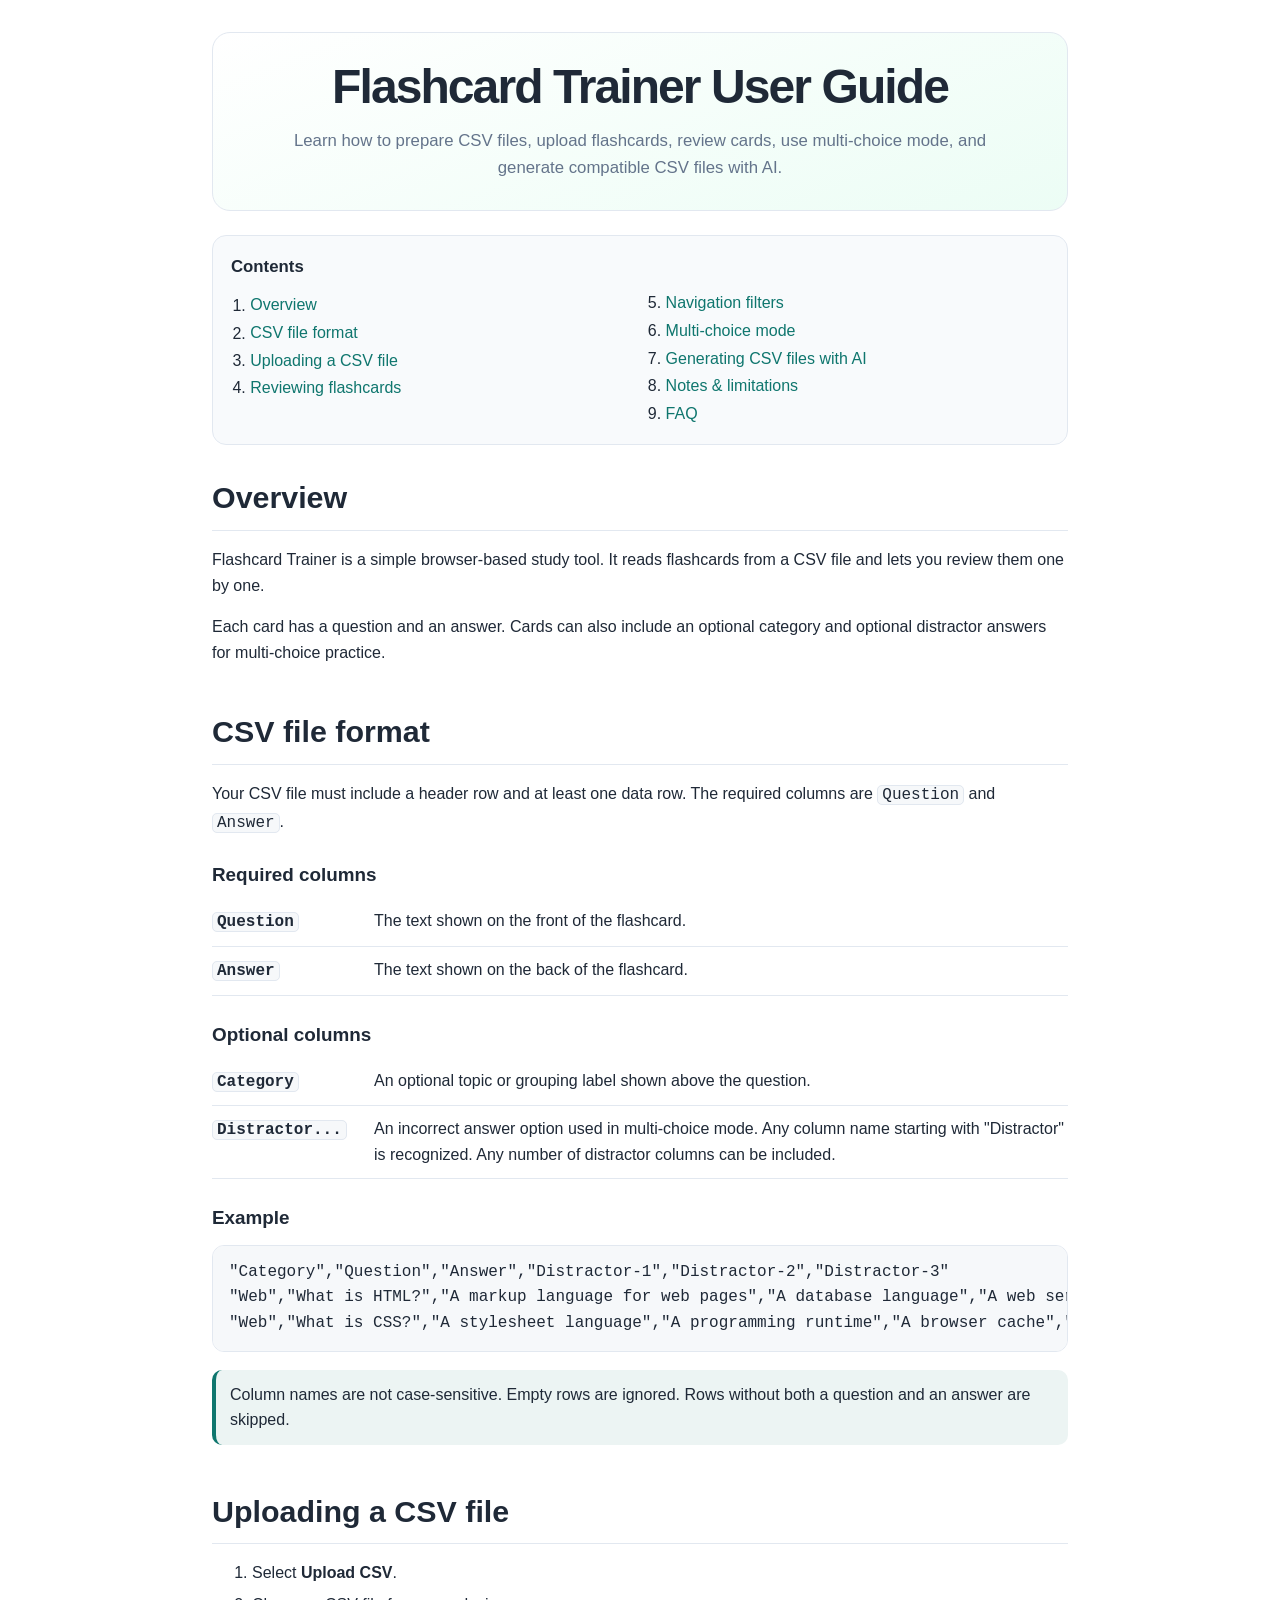
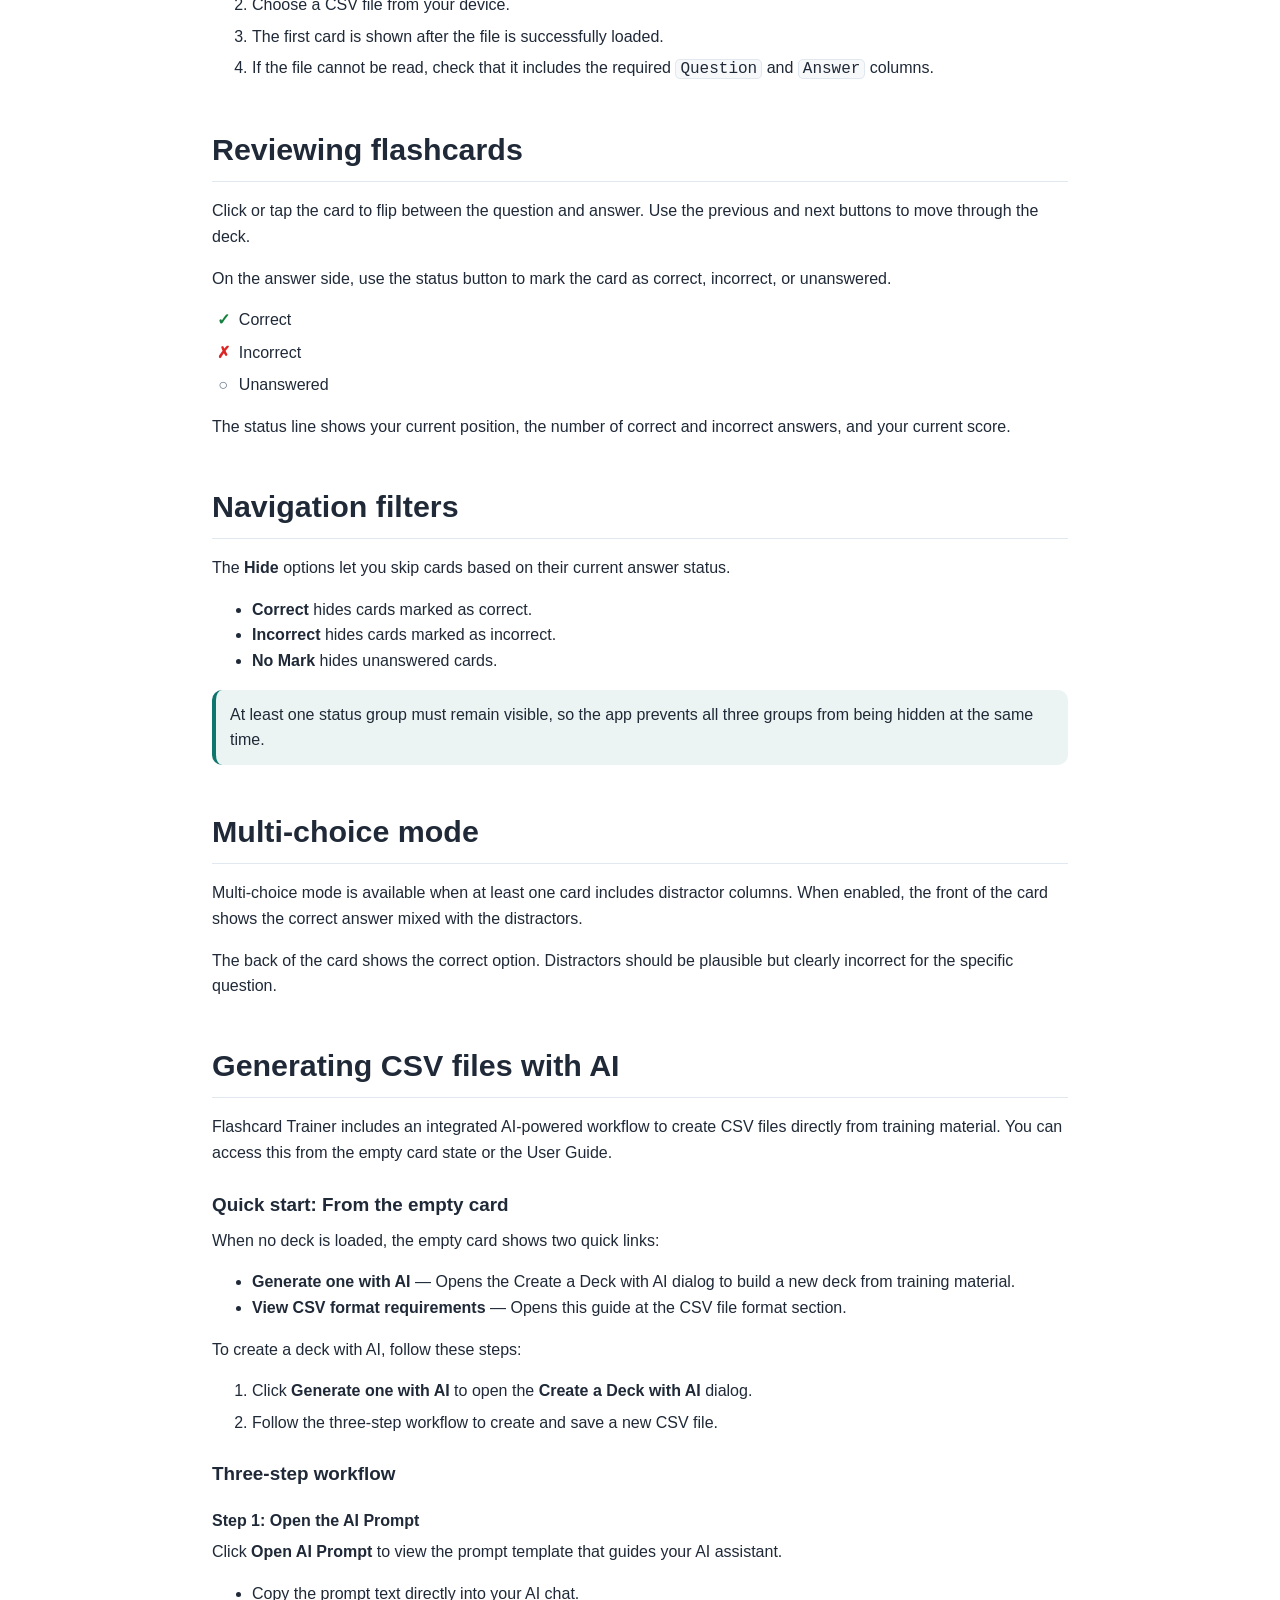
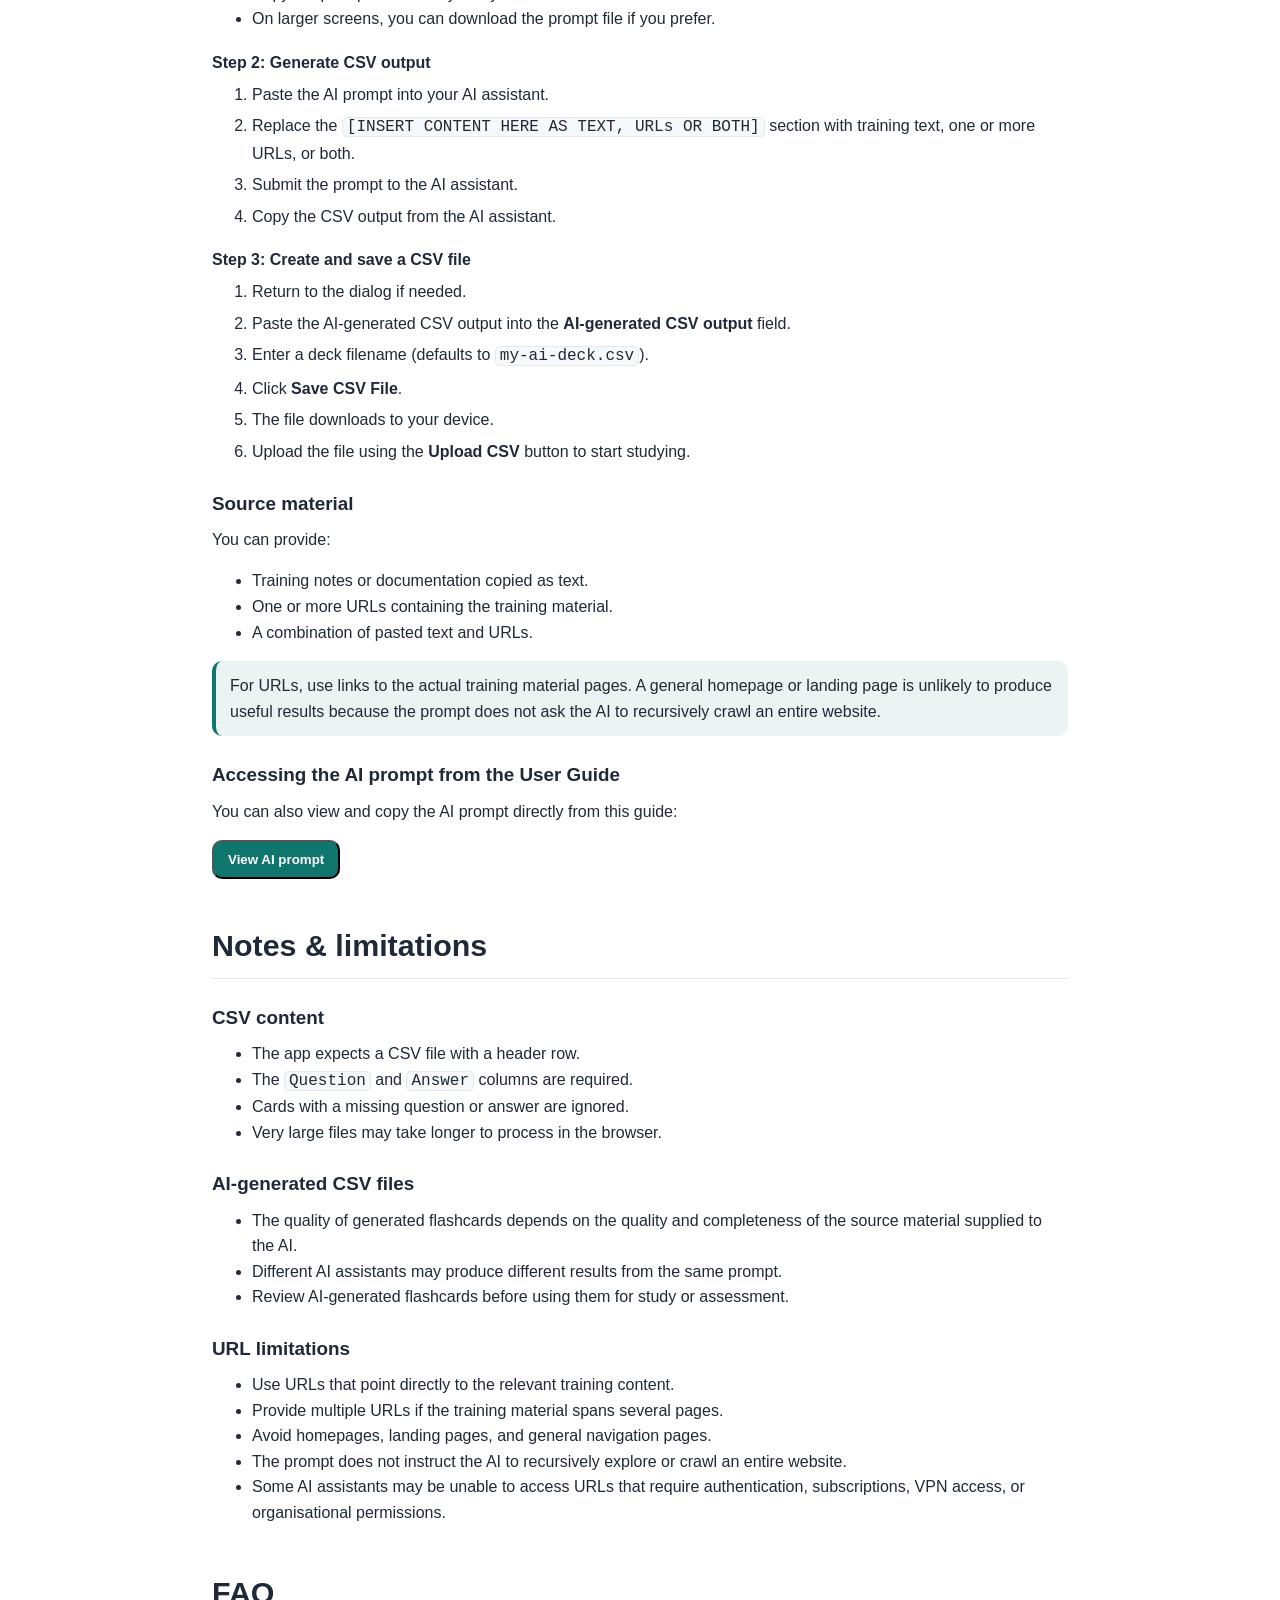
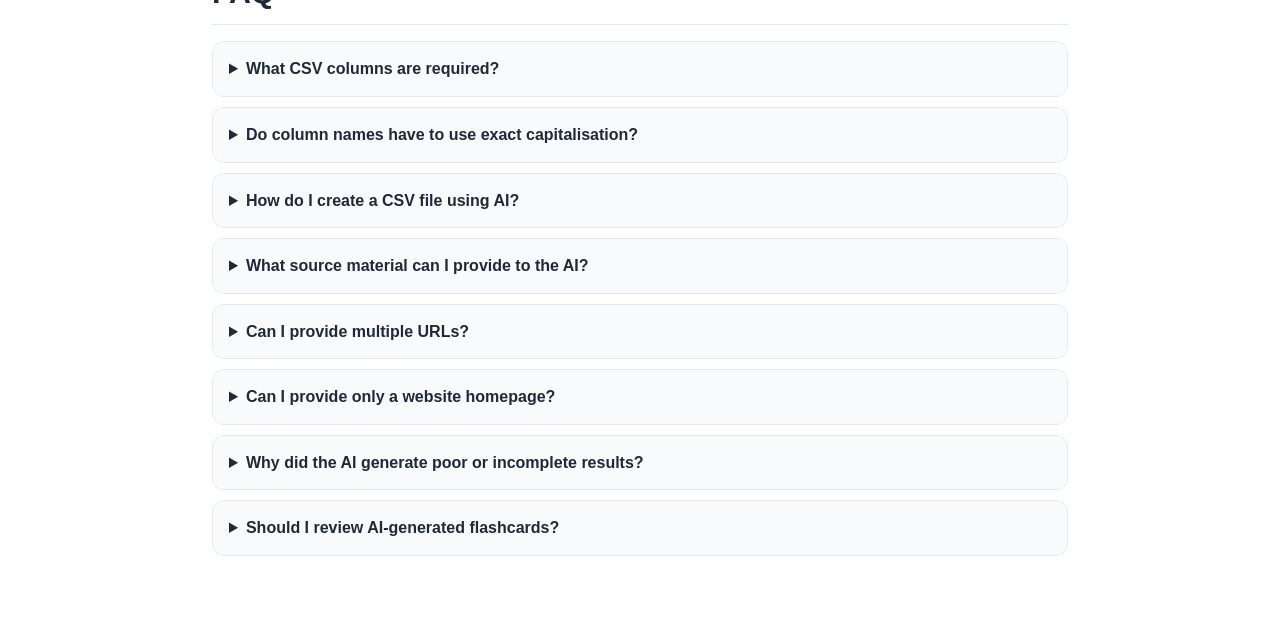
==== commit c73e3963: "refactor: enhance empty card view with CSV format link and update user guide instructions" ====
--- a/documentation/user-guide.html
+++ b/documentation/user-guide.html
@@ -138,21 +138,46 @@
     <section id="ai-generation" class="guide-section">
       <h2>Generating CSV files with AI</h2>
       <p>
-        Flashcard Trainer includes an AI-ready prompt that helps generate compatible CSV files from training material.
-      </p>
-
-      <p>
-        <button type="button" class="download-link" id="openPromptBtn">View AI prompt</button>
-      </p>
-
-      <h3>How to use the prompt</h3>
+        Flashcard Trainer includes an integrated AI-powered workflow to create CSV files directly from training material. You can access this from the empty card state or the User Guide.
+      </p>
+
+      <h3>Quick start: From the empty card</h3>
+      <p>When no deck is loaded, the empty card shows two quick links:</p>
+      <ul>
+        <li><strong>Generate one with AI</strong> — Opens the Create a Deck with AI dialog to build a new deck from training material.</li>
+        <li><strong>View CSV format requirements</strong> — Opens this guide at the CSV file format section.</li>
+      </ul>
+      <p>To create a deck with AI, follow these steps:</p>
       <ol class="steps">
-        <li>Open the AI prompt dialog.</li>
-        <li>Copy the prompt text into an AI chat, or download the prompt file on larger screens if you prefer.</li>
-        <li>Replace the <code>[INSERT CONTENT HERE]</code> section with training text, one or more URLs, or both.</li>
-        <li>Ask the AI to generate the CSV output.</li>
-        <li>Save the generated output as a <code>.csv</code> file.</li>
-        <li>Upload the CSV file into Flashcard Trainer.</li>
+        <li>Click <strong>Generate one with AI</strong> to open the <strong>Create a Deck with AI</strong> dialog.</li>
+        <li>Follow the three-step workflow to create and save a new CSV file.</li>
+      </ol>
+
+      <h3>Three-step workflow</h3>
+
+      <h4>Step 1: Open the AI Prompt</h4>
+      <p>Click <strong>Open AI Prompt</strong> to view the prompt template that guides your AI assistant.</p>
+      <ul>
+        <li>Copy the prompt text directly into your AI chat.</li>
+        <li>On larger screens, you can download the prompt file if you prefer.</li>
+      </ul>
+
+      <h4>Step 2: Generate CSV output</h4>
+      <ol class="steps">
+        <li>Paste the AI prompt into your AI assistant.</li>
+        <li>Replace the <code>[INSERT CONTENT HERE AS TEXT, URLs OR BOTH]</code> section with training text, one or more URLs, or both.</li>
+        <li>Submit the prompt to the AI assistant.</li>
+        <li>Copy the CSV output from the AI assistant.</li>
+      </ol>
+
+      <h4>Step 3: Create and save a CSV file</h4>
+      <ol class="steps">
+        <li>Return to the dialog if needed.</li>
+        <li>Paste the AI-generated CSV output into the <strong>AI-generated CSV output</strong> field.</li>
+        <li>Enter a deck filename (defaults to <code>my-ai-deck.csv</code>).</li>
+        <li>Click <strong>Save CSV File</strong>.</li>
+        <li>The file downloads to your device.</li>
+        <li>Upload the file using the <strong>Upload CSV</strong> button to start studying.</li>
       </ol>
 
       <h3>Source material</h3>
@@ -165,6 +190,14 @@
 
       <p class="note">
         For URLs, use links to the actual training material pages. A general homepage or landing page is unlikely to produce useful results because the prompt does not ask the AI to recursively crawl an entire website.
+      </p>
+
+      <h3>Accessing the AI prompt from the User Guide</h3>
+      <p>
+        You can also view and copy the AI prompt directly from this guide:
+      </p>
+      <p>
+        <button type="button" class="download-link" id="openPromptBtn">View AI prompt</button>
       </p>
     </section>
 
@@ -211,7 +244,7 @@
 
       <details>
         <summary>How do I create a CSV file using AI?</summary>
-        <p>Download the AI prompt from the Generating CSV files with AI section, paste it into an AI chat, add your training material, and save the generated output as a CSV file.</p>
+        <p>From the empty card, click the "Generate one with AI" link. Alternatively, you can access the AI Deck Creator from the User Guide. Follow the three-step workflow: open the AI prompt, paste it into your AI assistant with your training material, then paste the generated CSV into the File Creator and save it.</p>
       </details>
 
       <details>
@@ -334,25 +367,42 @@
         copiedStateTimeoutId = window.setTimeout(clearCopiedState, 2000);
       }
 
-      updatePromptViewportMode();
-
-      window.addEventListener("resize", updatePromptViewportMode);
-
-      try {
-        if (window.top !== window) {
-          window.top.addEventListener("resize", updatePromptViewportMode);
-        }
-      } catch (error) {
-        // Ignore cross-window access issues and fall back to the local viewport.
-      }
-
-      openBtn.addEventListener("click", async function () {
-        dialog.showModal();
+      async function openPromptDialog() {
+        if (!dialog.open) {
+          dialog.showModal();
+        }
+
+        if (window.parent !== window) {
+          window.parent.postMessage({ type: "flashcardPromptDialogOpened" }, "*");
+        }
 
         try {
           await ensurePromptLoaded();
         } catch (error) {
           promptText.textContent = "Unable to load the AI prompt file. Serve the site through Live Server or another static server and try again.";
+        }
+      }
+
+      updatePromptViewportMode();
+
+      window.addEventListener("resize", updatePromptViewportMode);
+
+      try {
+        if (window.top !== window) {
+          window.top.addEventListener("resize", updatePromptViewportMode);
+        }
+      } catch (error) {
+        // Ignore cross-window access issues and fall back to the local viewport.
+      }
+
+      openBtn.addEventListener("click", openPromptDialog);
+
+      window.addEventListener("message", function (event) {
+        if (event.data && event.data.type === "flashcardOpenPromptDialog") {
+          openPromptDialog();
+        } else if (event.data && event.data.type === "flashcardScrollToSection") {
+          const section = document.getElementById(event.data.sectionId);
+          if (section) section.scrollIntoView({ behavior: "instant", block: "start" });
         }
       });
 
@@ -375,7 +425,13 @@
         dialog.close();
       });
 
-      dialog.addEventListener("close", clearCopiedState);
+      dialog.addEventListener("close", function () {
+        clearCopiedState();
+
+        if (window.parent !== window) {
+          window.parent.postMessage({ type: "flashcardPromptDialogClosed" }, "*");
+        }
+      });
 
       dialog.addEventListener("click", function (event) {
         if (event.target === dialog) {
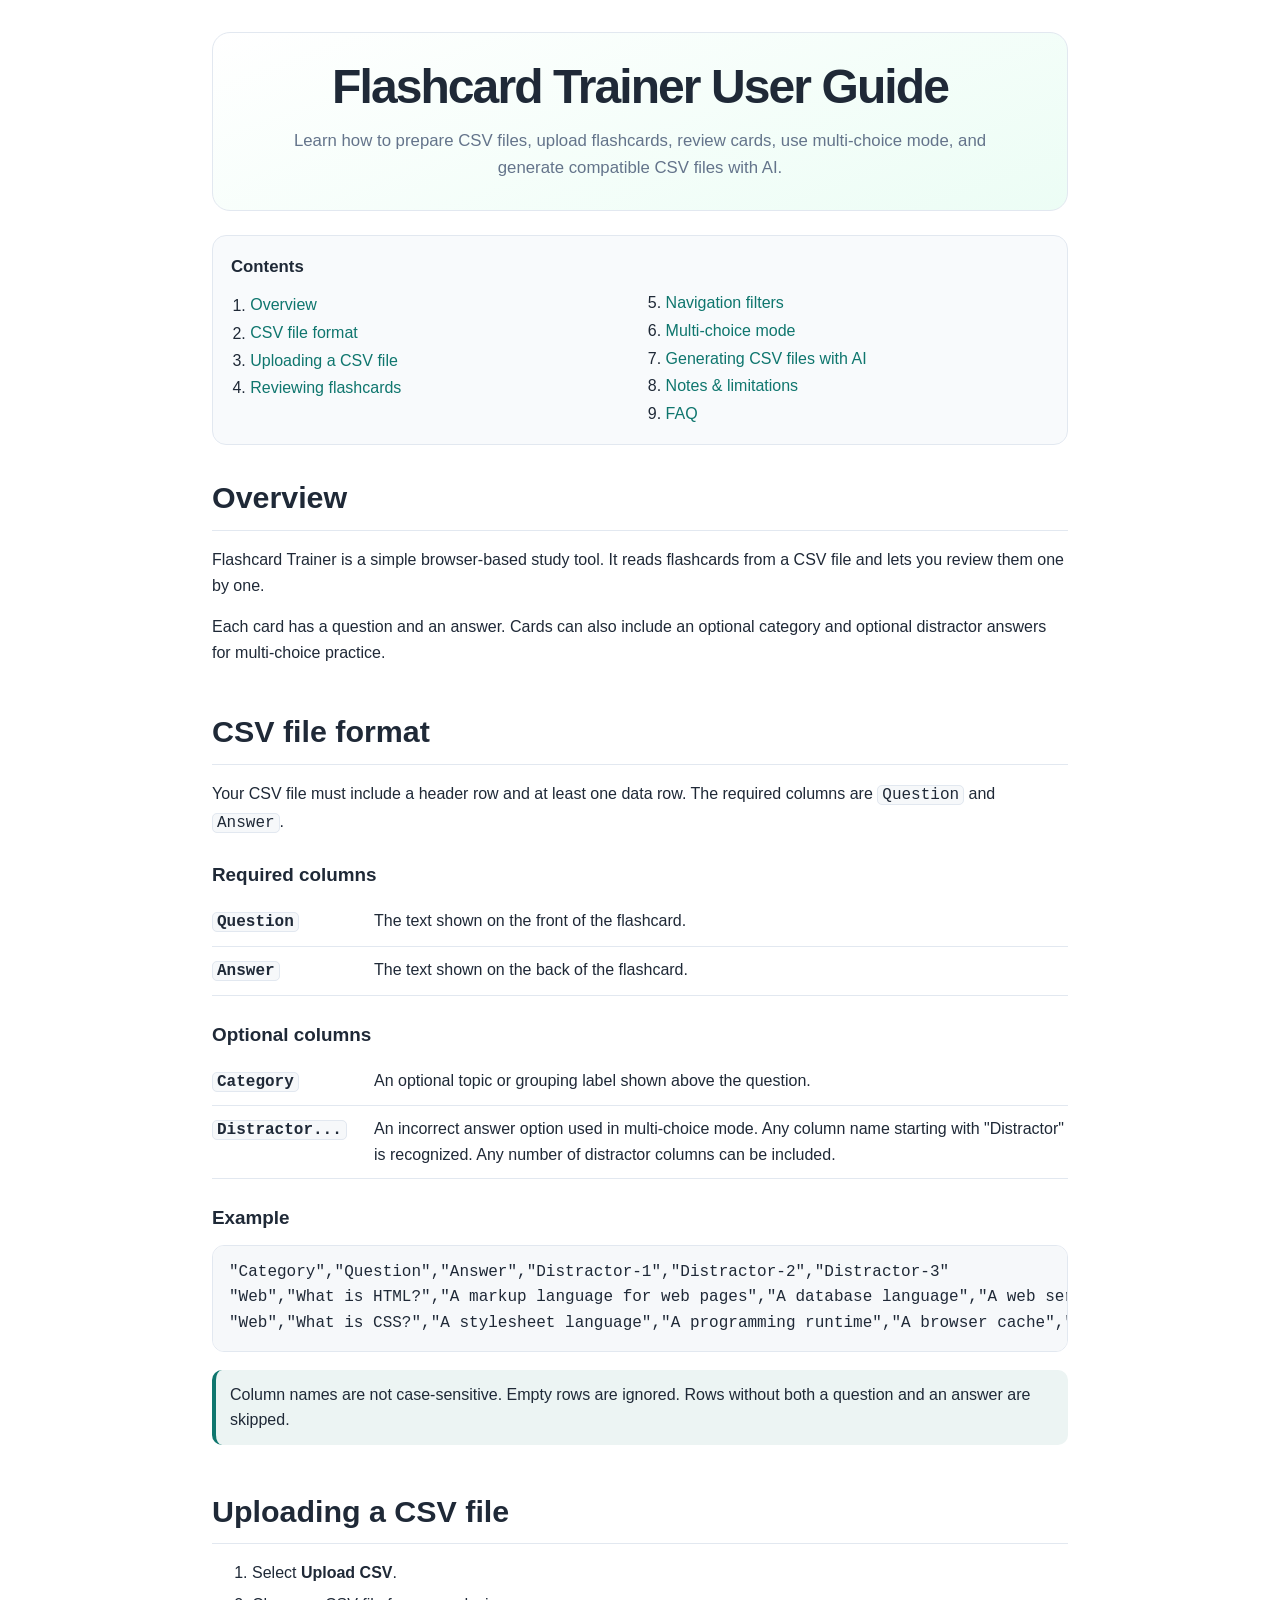
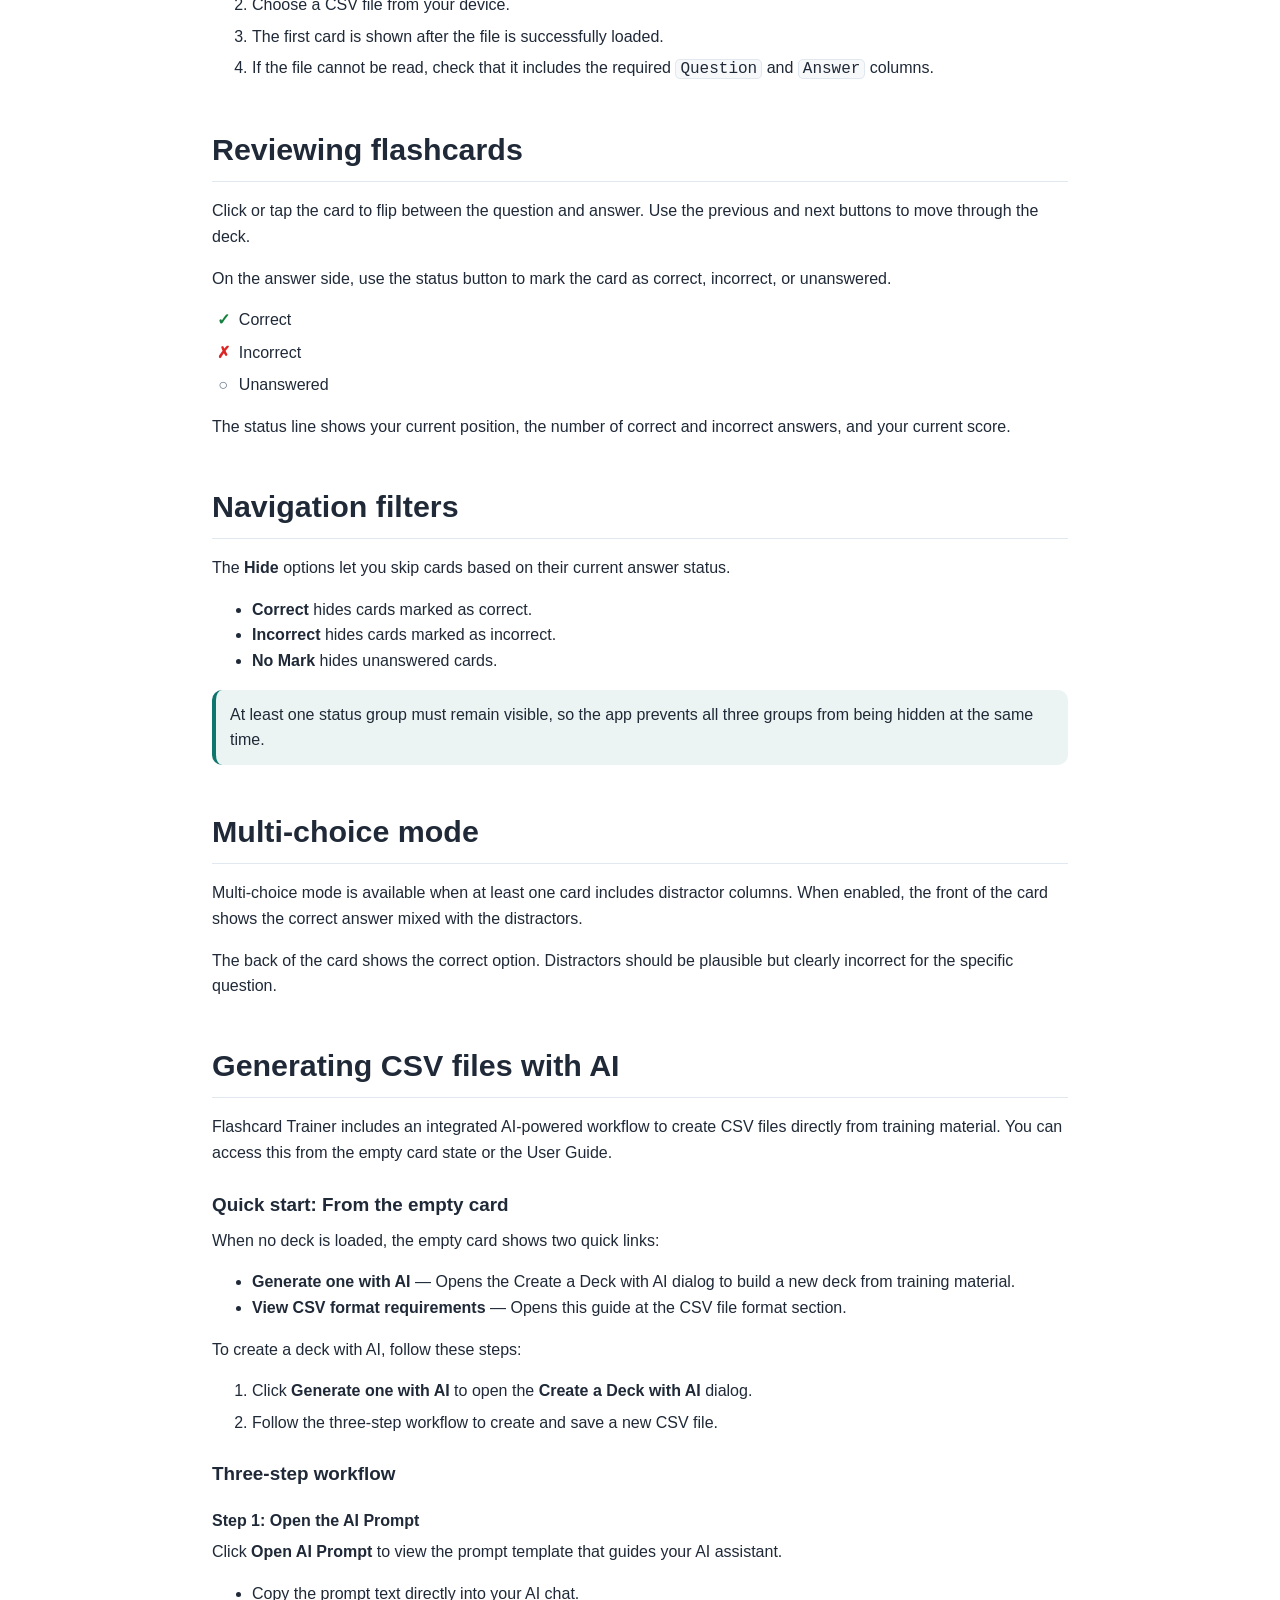
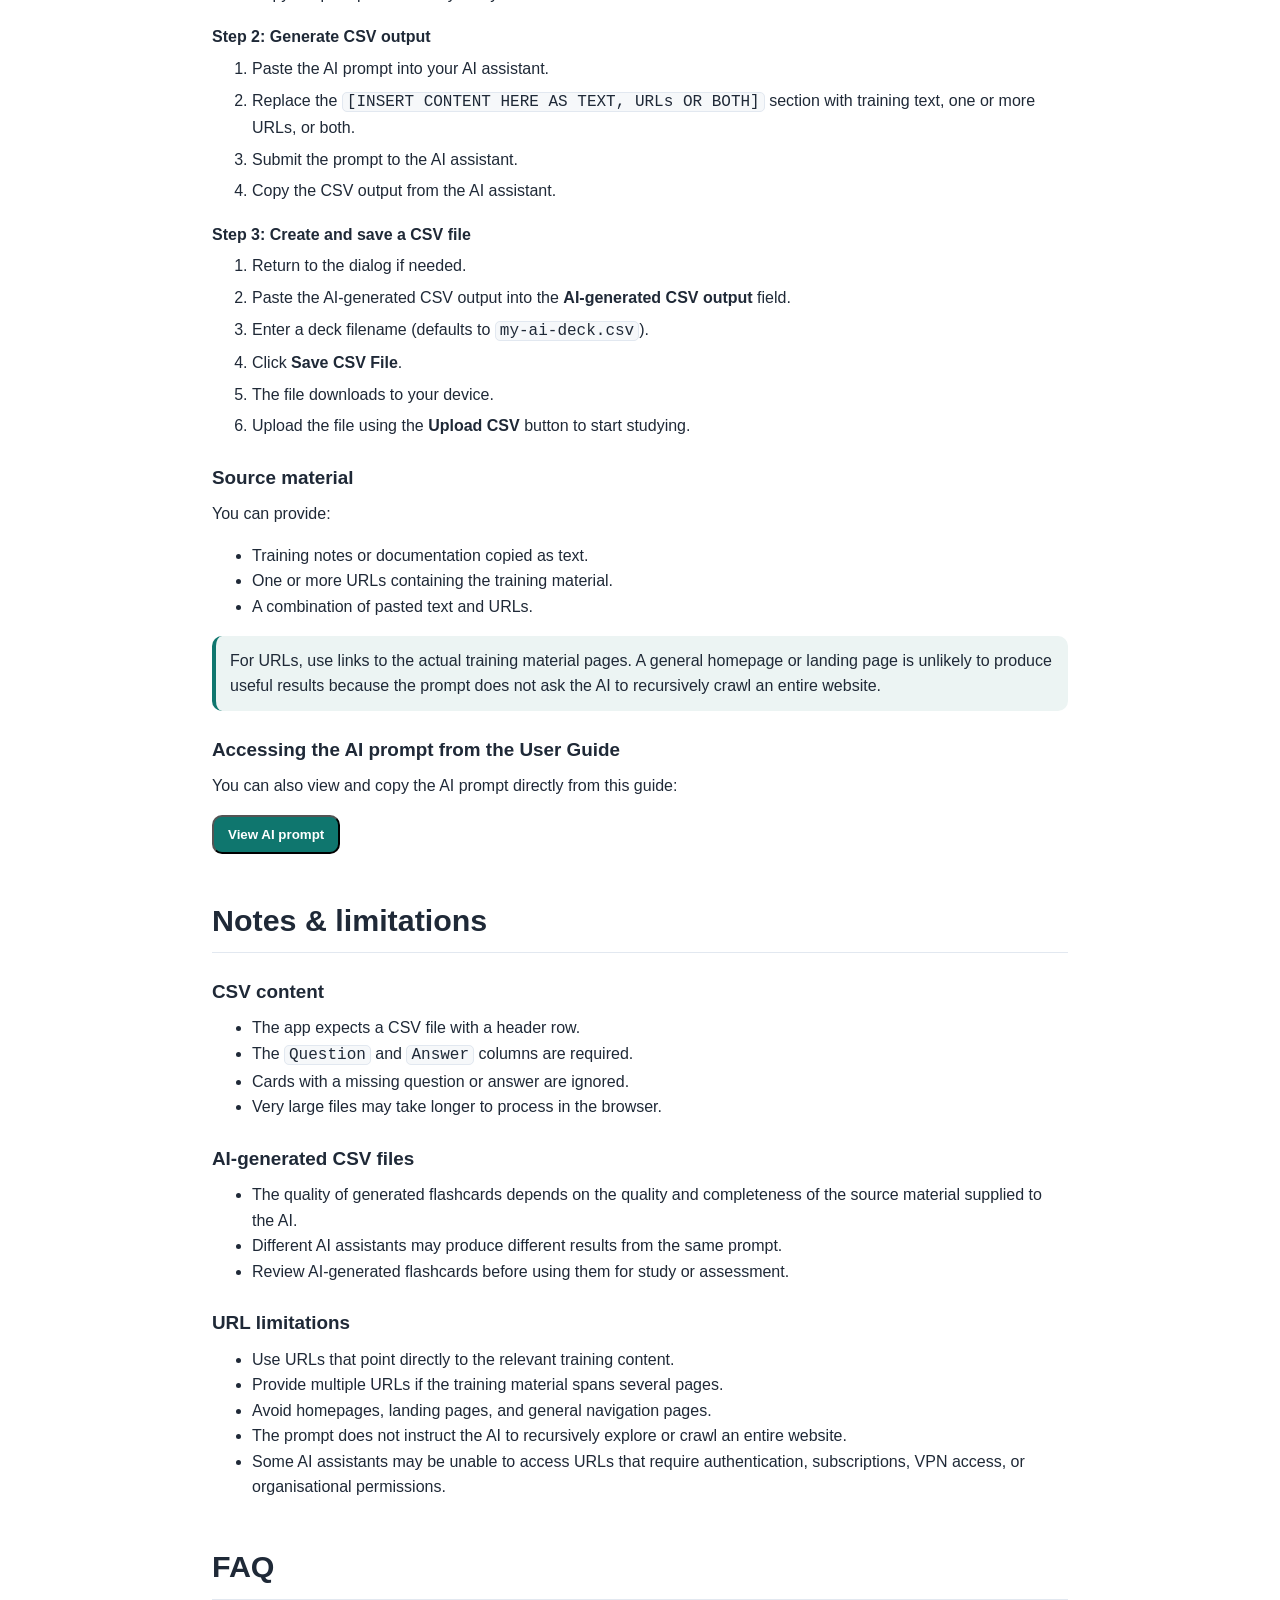
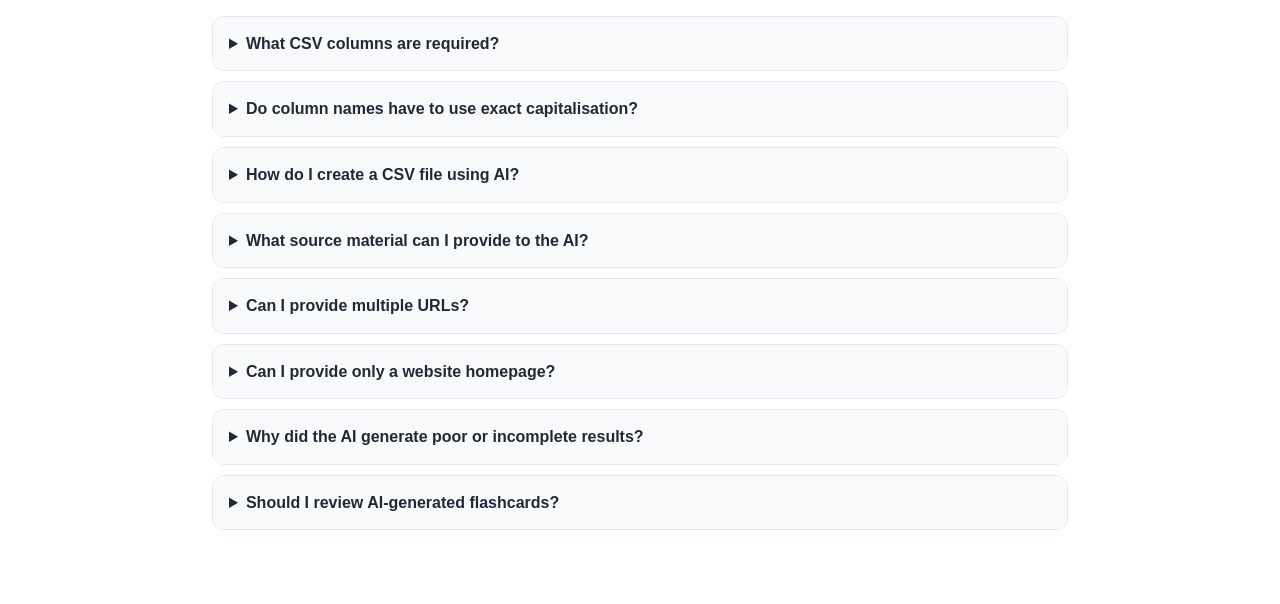
==== commit 97e9761b: "refactor: remove download option for AI prompt and update related UI elements" ====
--- a/documentation/user-guide.html
+++ b/documentation/user-guide.html
@@ -159,7 +159,6 @@
       <p>Click <strong>Open AI Prompt</strong> to view the prompt template that guides your AI assistant.</p>
       <ul>
         <li>Copy the prompt text directly into your AI chat.</li>
-        <li>On larger screens, you can download the prompt file if you prefer.</li>
       </ul>
 
       <h4>Step 2: Generate CSV output</h4>
@@ -289,7 +288,6 @@
           </span>
           <span class="prompt-copy-label">Copy</span>
         </button>
-        <a id="promptDownloadBtn" class="prompt-download-btn" download="FlashcardTrainer_prompt.txt">Download</a>
         <button type="button" id="closePromptBtn" class="prompt-close-btn" aria-label="Close prompt">&times;</button>
       </div>
     </div>
@@ -306,13 +304,10 @@
       const closeBtn = document.getElementById("closePromptBtn");
       const copyBtn = document.getElementById("promptCopyBtn");
       const promptText = document.getElementById("promptText");
-      const downloadBtn = document.getElementById("promptDownloadBtn");
       const copyStatus = document.getElementById("promptCopyStatus");
       const promptUrl = "../ai-prompts/FlashcardTrainer_prompt.txt";
       let promptContent = "";
       let copiedStateTimeoutId = 0;
-
-      downloadBtn.href = promptUrl;
 
       function getAppViewportWidth() {
         try {
--- a/css/user-guide.css
+++ b/css/user-guide.css
@@ -364,8 +364,7 @@
   gap: 10px;
 }
 
-.prompt-copy-btn,
-.prompt-download-btn {
+.prompt-copy-btn {
   display: inline-flex;
   align-items: center;
   justify-content: center;
@@ -390,9 +389,7 @@
 }
 
 .prompt-copy-btn:hover,
-.prompt-copy-btn:focus,
-.prompt-download-btn:hover,
-.prompt-download-btn:focus {
+.prompt-copy-btn:focus {
   background: var(--accent-dark);
   color: #fff;
   text-decoration: none;
@@ -476,10 +473,6 @@
   line-height: 1.5;
 }
 
-body[data-app-viewport="mobile"] .prompt-download-btn {
-  display: none;
-}
-
 body[data-app-viewport="mobile"] .prompt-copy-btn {
   min-width: 36px;
   width: 36px;
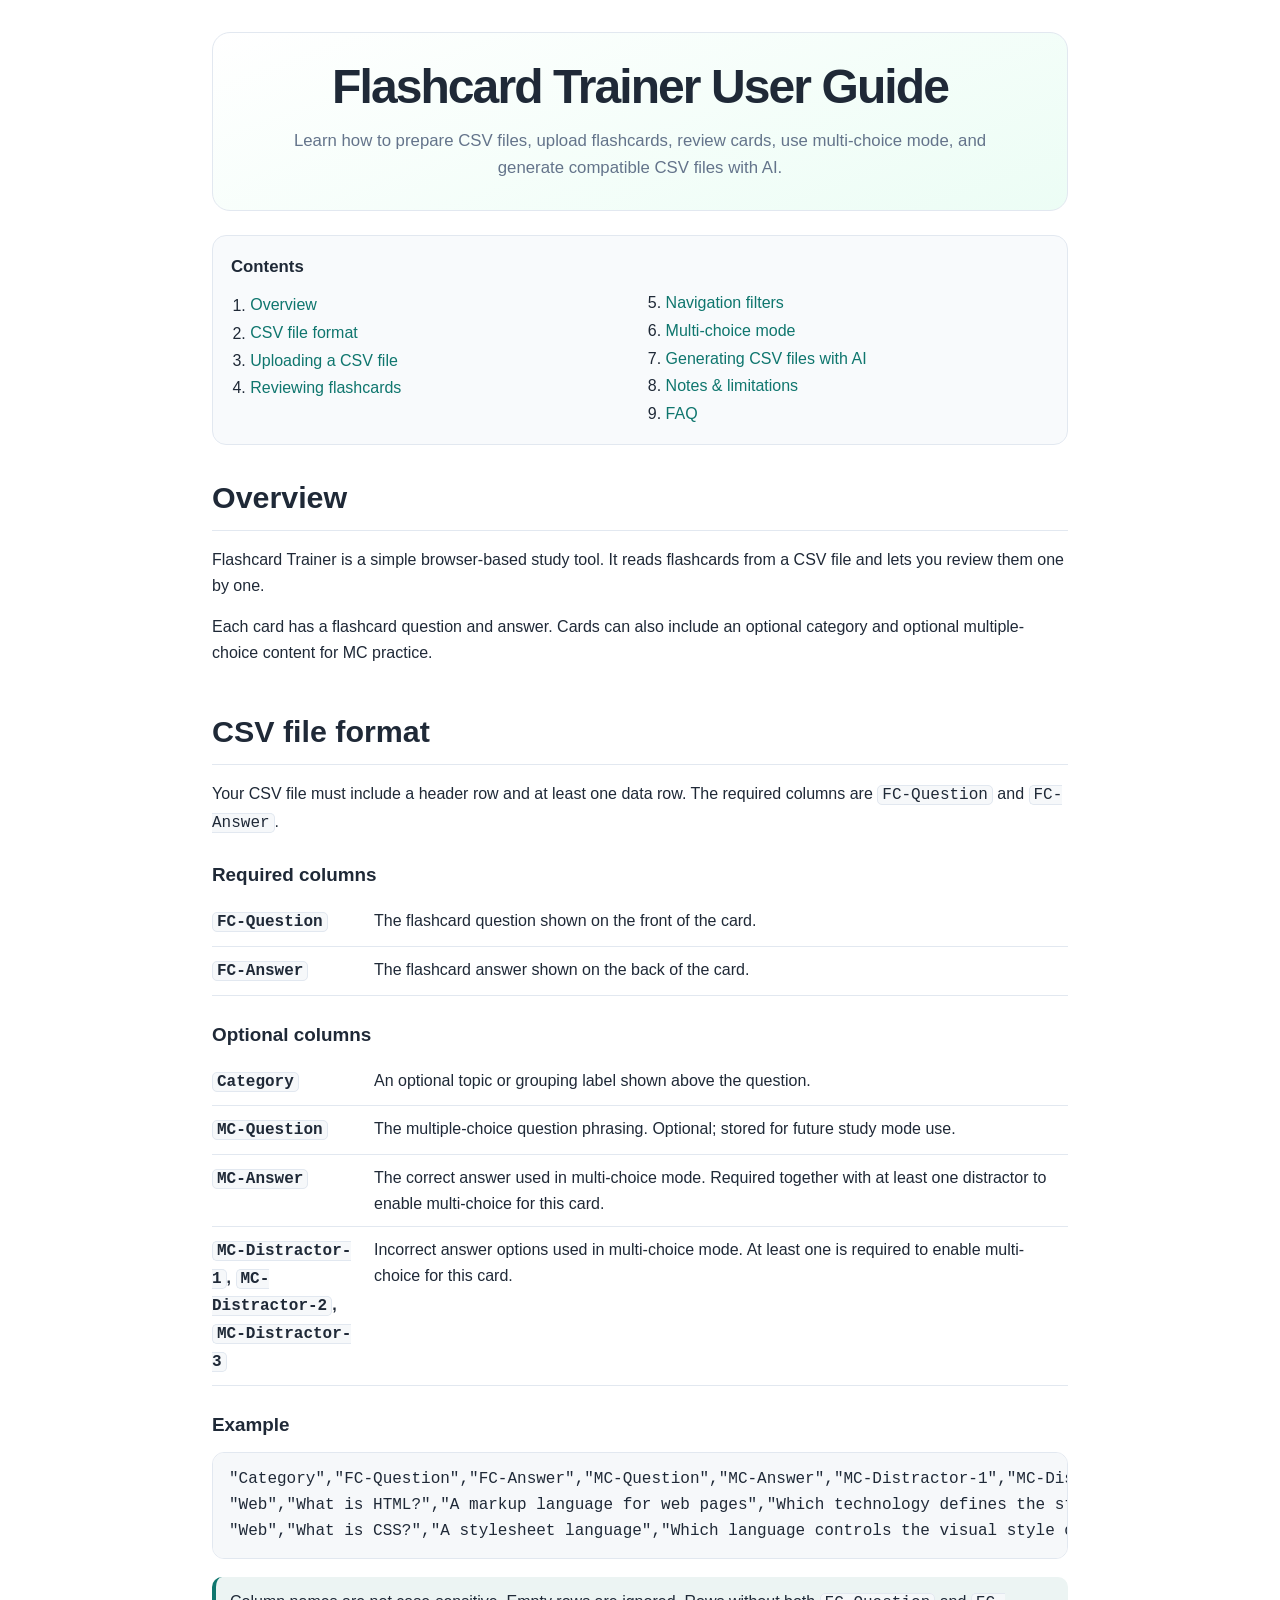
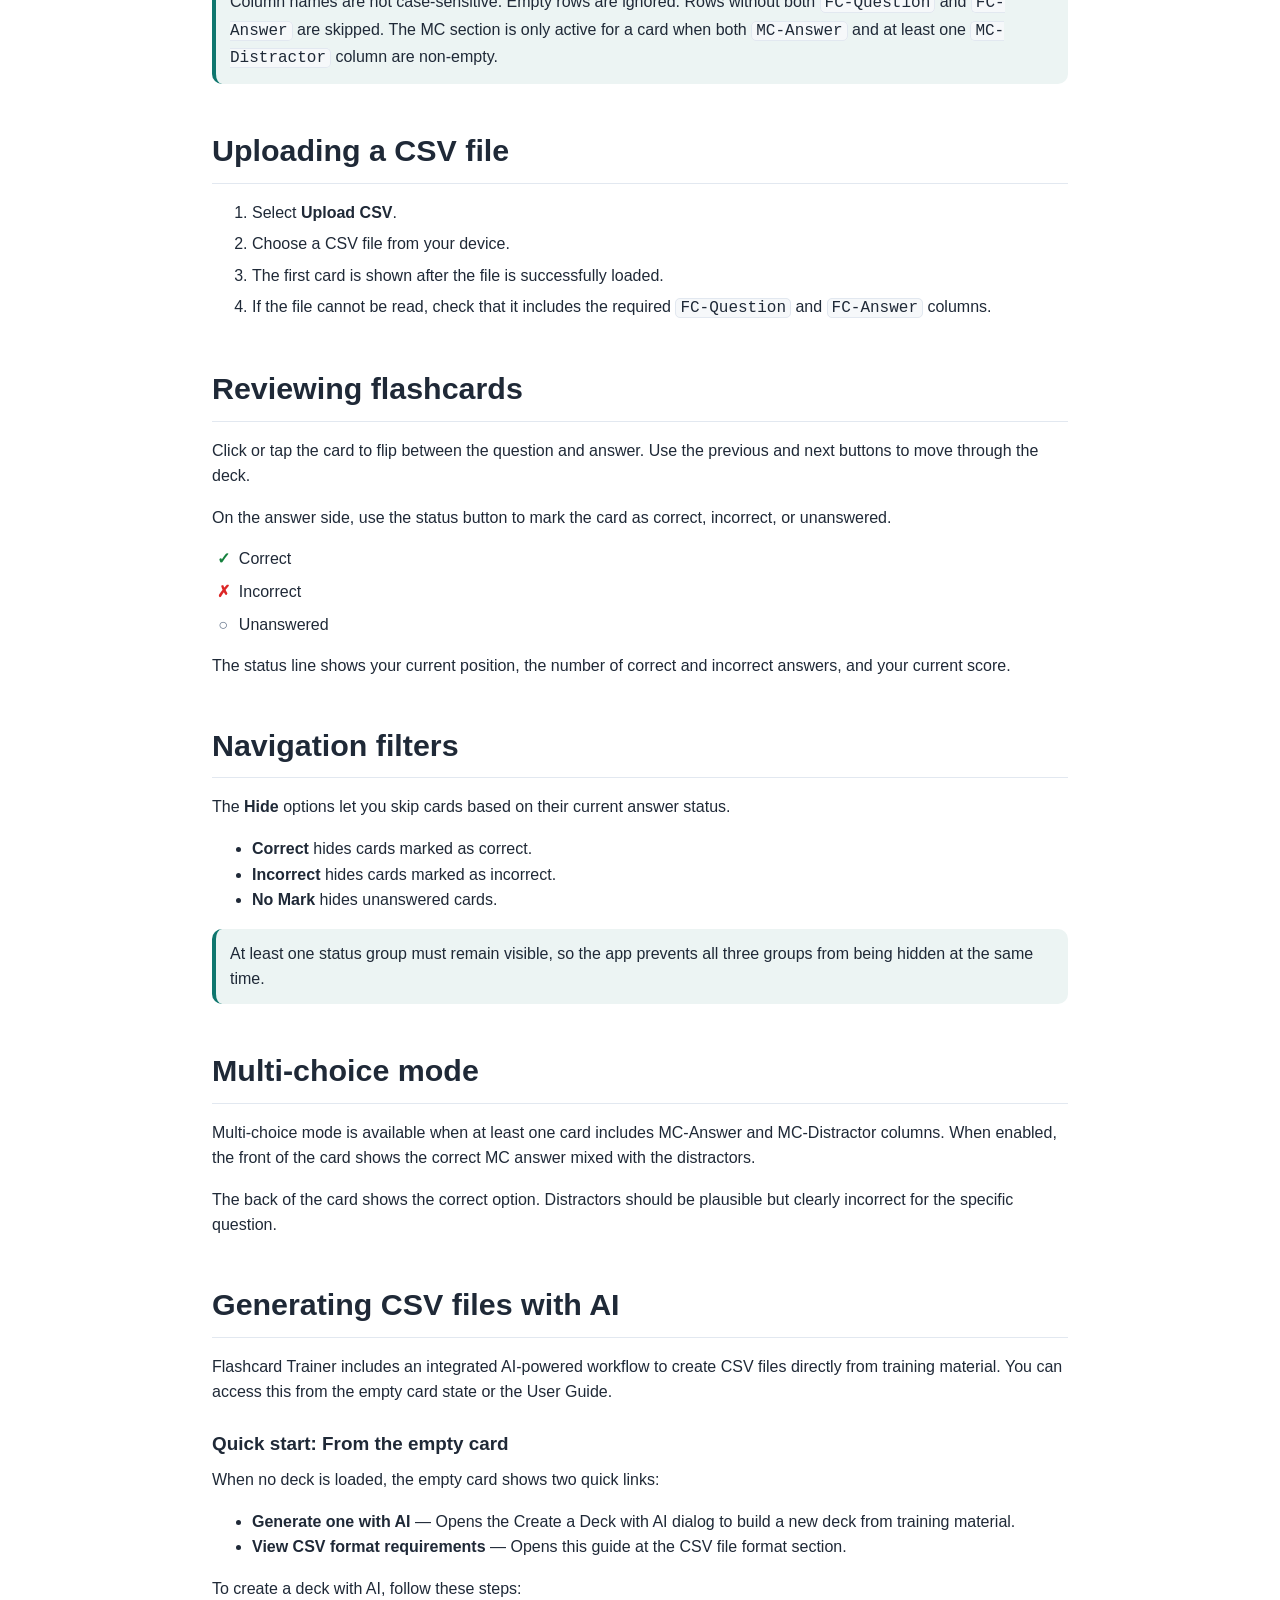
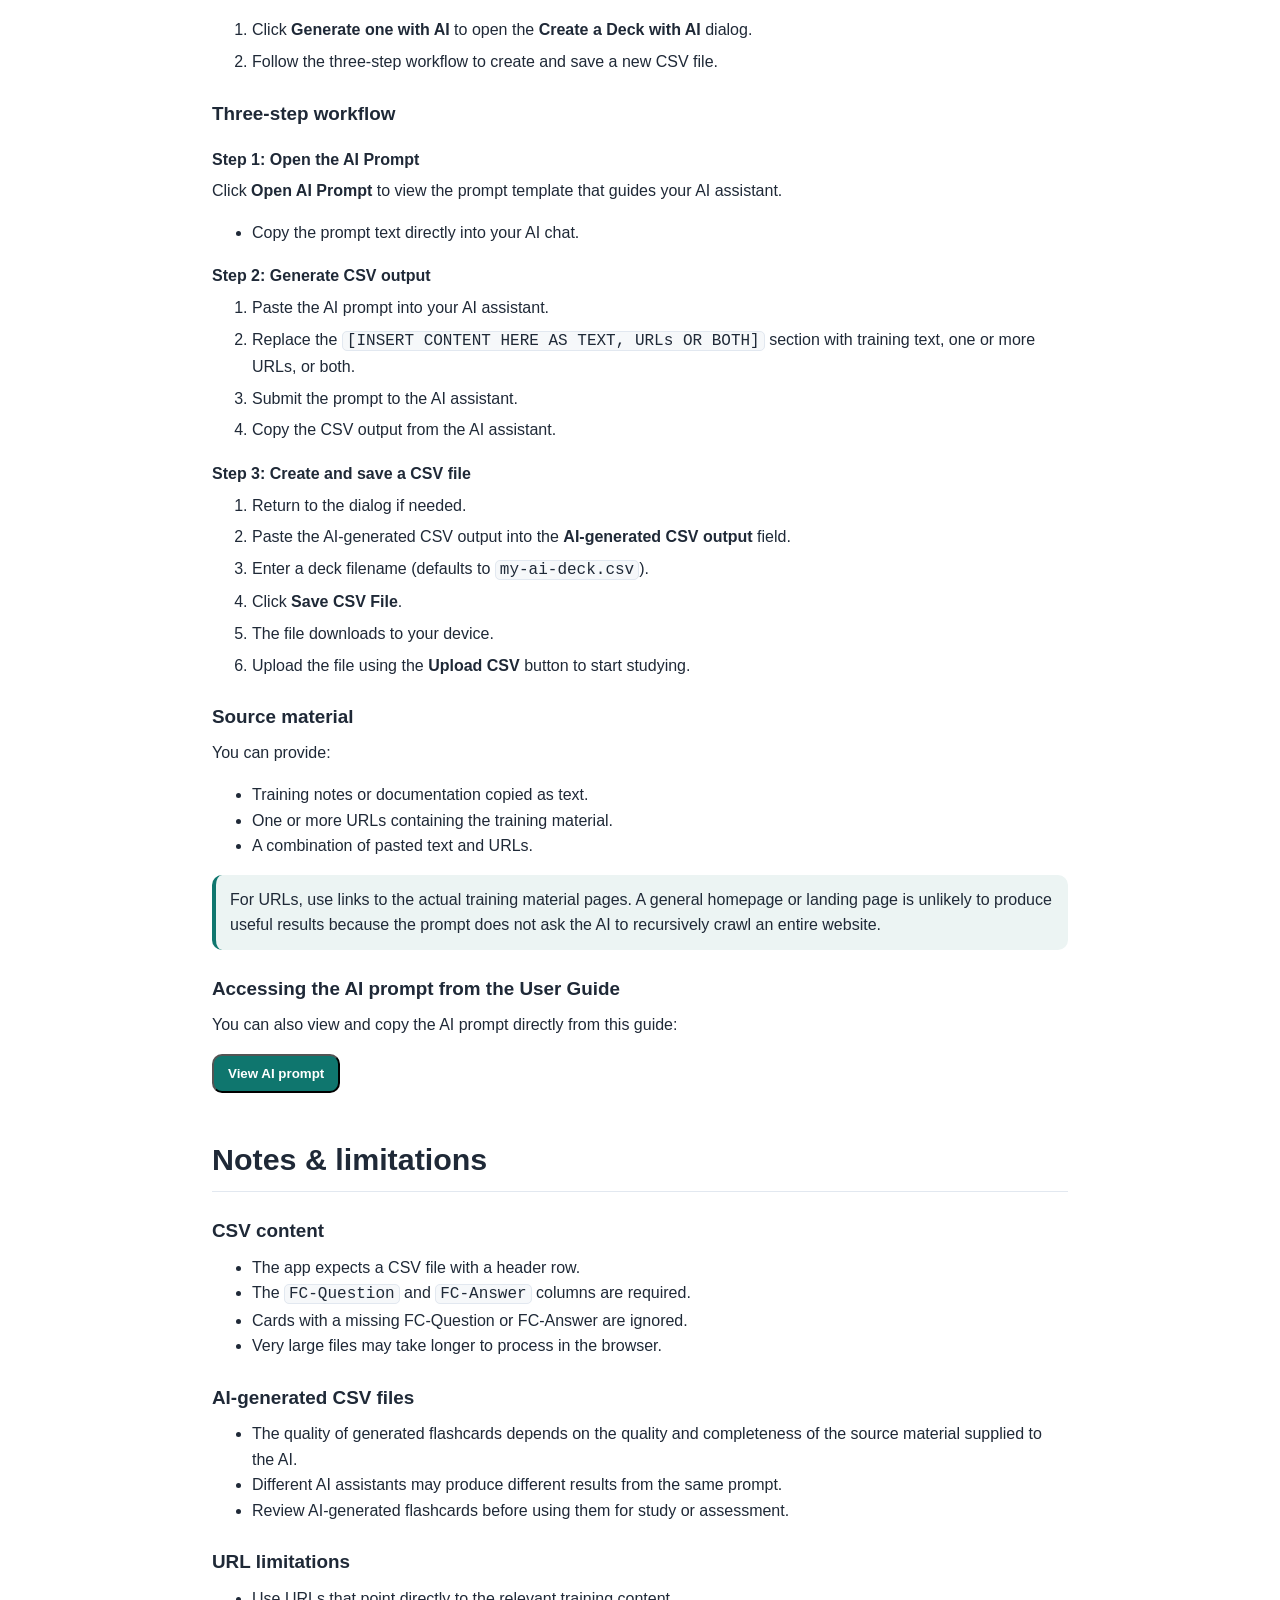
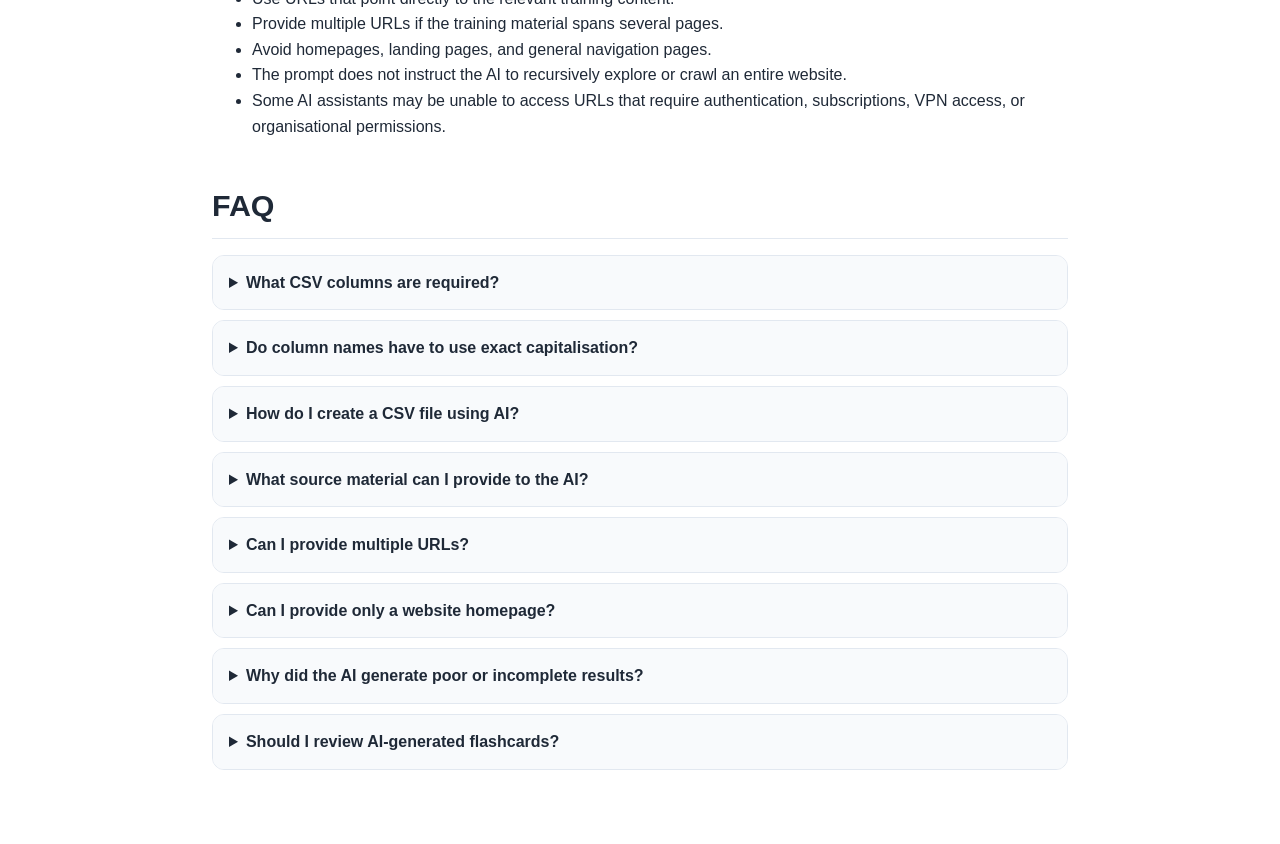
==== commit 372e2f64: "refactor: update CSV parsing and UI to support new column names for flashcard and multi-choice featu" ====
--- a/documentation/user-guide.html
+++ b/documentation/user-guide.html
@@ -38,25 +38,25 @@
         Flashcard Trainer is a simple browser-based study tool. It reads flashcards from a CSV file and lets you review them one by one.
       </p>
       <p>
-        Each card has a question and an answer. Cards can also include an optional category and optional distractor answers for multi-choice practice.
+        Each card has a flashcard question and answer. Cards can also include an optional category and optional multiple-choice content for MC practice.
       </p>
     </section>
 
     <section id="csv-format" class="guide-section">
       <h2>CSV file format</h2>
       <p>
-        Your CSV file must include a header row and at least one data row. The required columns are <code>Question</code> and <code>Answer</code>.
+        Your CSV file must include a header row and at least one data row. The required columns are <code>FC-Question</code> and <code>FC-Answer</code>.
       </p>
 
       <h3>Required columns</h3>
       <dl class="definition-list">
         <div>
-          <dt><code>Question</code></dt>
-          <dd>The text shown on the front of the flashcard.</dd>
-        </div>
-        <div>
-          <dt><code>Answer</code></dt>
-          <dd>The text shown on the back of the flashcard.</dd>
+          <dt><code>FC-Question</code></dt>
+          <dd>The flashcard question shown on the front of the card.</dd>
+        </div>
+        <div>
+          <dt><code>FC-Answer</code></dt>
+          <dd>The flashcard answer shown on the back of the card.</dd>
         </div>
       </dl>
 
@@ -67,18 +67,26 @@
           <dd>An optional topic or grouping label shown above the question.</dd>
         </div>
         <div>
-          <dt><code>Distractor...</code></dt>
-          <dd>An incorrect answer option used in multi-choice mode. Any column name starting with "Distractor" is recognized. Any number of distractor columns can be included.</dd>
-        </div>        
+          <dt><code>MC-Question</code></dt>
+          <dd>The multiple-choice question phrasing. Optional; stored for future study mode use.</dd>
+        </div>
+        <div>
+          <dt><code>MC-Answer</code></dt>
+          <dd>The correct answer used in multi-choice mode. Required together with at least one distractor to enable multi-choice for this card.</dd>
+        </div>
+        <div>
+          <dt><code>MC-Distractor-1</code>, <code>MC-Distractor-2</code>, <code>MC-Distractor-3</code></dt>
+          <dd>Incorrect answer options used in multi-choice mode. At least one is required to enable multi-choice for this card.</dd>
+        </div>
       </dl>
 
       <h3>Example</h3>
-      <pre><code>"Category","Question","Answer","Distractor-1","Distractor-2","Distractor-3"
-"Web","What is HTML?","A markup language for web pages","A database language","A web server","An image format"
-"Web","What is CSS?","A stylesheet language","A programming runtime","A browser cache","A network protocol"</code></pre>
+      <pre><code>"Category","FC-Question","FC-Answer","MC-Question","MC-Answer","MC-Distractor-1","MC-Distractor-2","MC-Distractor-3"
+"Web","What is HTML?","A markup language for web pages","Which technology defines the structure of a web page?","HTML","CSS","JavaScript","SQL"
+"Web","What is CSS?","A stylesheet language","Which language controls the visual style of a web page?","CSS","HTML","JavaScript","Python"</code></pre>
 
       <p class="note">
-        Column names are not case-sensitive. Empty rows are ignored. Rows without both a question and an answer are skipped.
+        Column names are not case-sensitive. Empty rows are ignored. Rows without both <code>FC-Question</code> and <code>FC-Answer</code> are skipped. The MC section is only active for a card when both <code>MC-Answer</code> and at least one <code>MC-Distractor</code> column are non-empty.
       </p>
     </section>
 
@@ -88,7 +96,7 @@
         <li>Select <strong>Upload CSV</strong>.</li>
         <li>Choose a CSV file from your device.</li>
         <li>The first card is shown after the file is successfully loaded.</li>
-        <li>If the file cannot be read, check that it includes the required <code>Question</code> and <code>Answer</code> columns.</li>
+        <li>If the file cannot be read, check that it includes the required <code>FC-Question</code> and <code>FC-Answer</code> columns.</li>
       </ol>
     </section>
 
@@ -128,7 +136,7 @@
     <section id="multi-choice" class="guide-section">
       <h2>Multi-choice mode</h2>
       <p>
-        Multi-choice mode is available when at least one card includes distractor columns. When enabled, the front of the card shows the correct answer mixed with the distractors.
+        Multi-choice mode is available when at least one card includes MC-Answer and MC-Distractor columns. When enabled, the front of the card shows the correct MC answer mixed with the distractors.
       </p>
       <p>
         The back of the card shows the correct option. Distractors should be plausible but clearly incorrect for the specific question.
@@ -206,8 +214,8 @@
       <h3>CSV content</h3>
       <ul>
         <li>The app expects a CSV file with a header row.</li>
-        <li>The <code>Question</code> and <code>Answer</code> columns are required.</li>
-        <li>Cards with a missing question or answer are ignored.</li>
+        <li>The <code>FC-Question</code> and <code>FC-Answer</code> columns are required.</li>
+        <li>Cards with a missing FC-Question or FC-Answer are ignored.</li>
         <li>Very large files may take longer to process in the browser.</li>
       </ul>
 
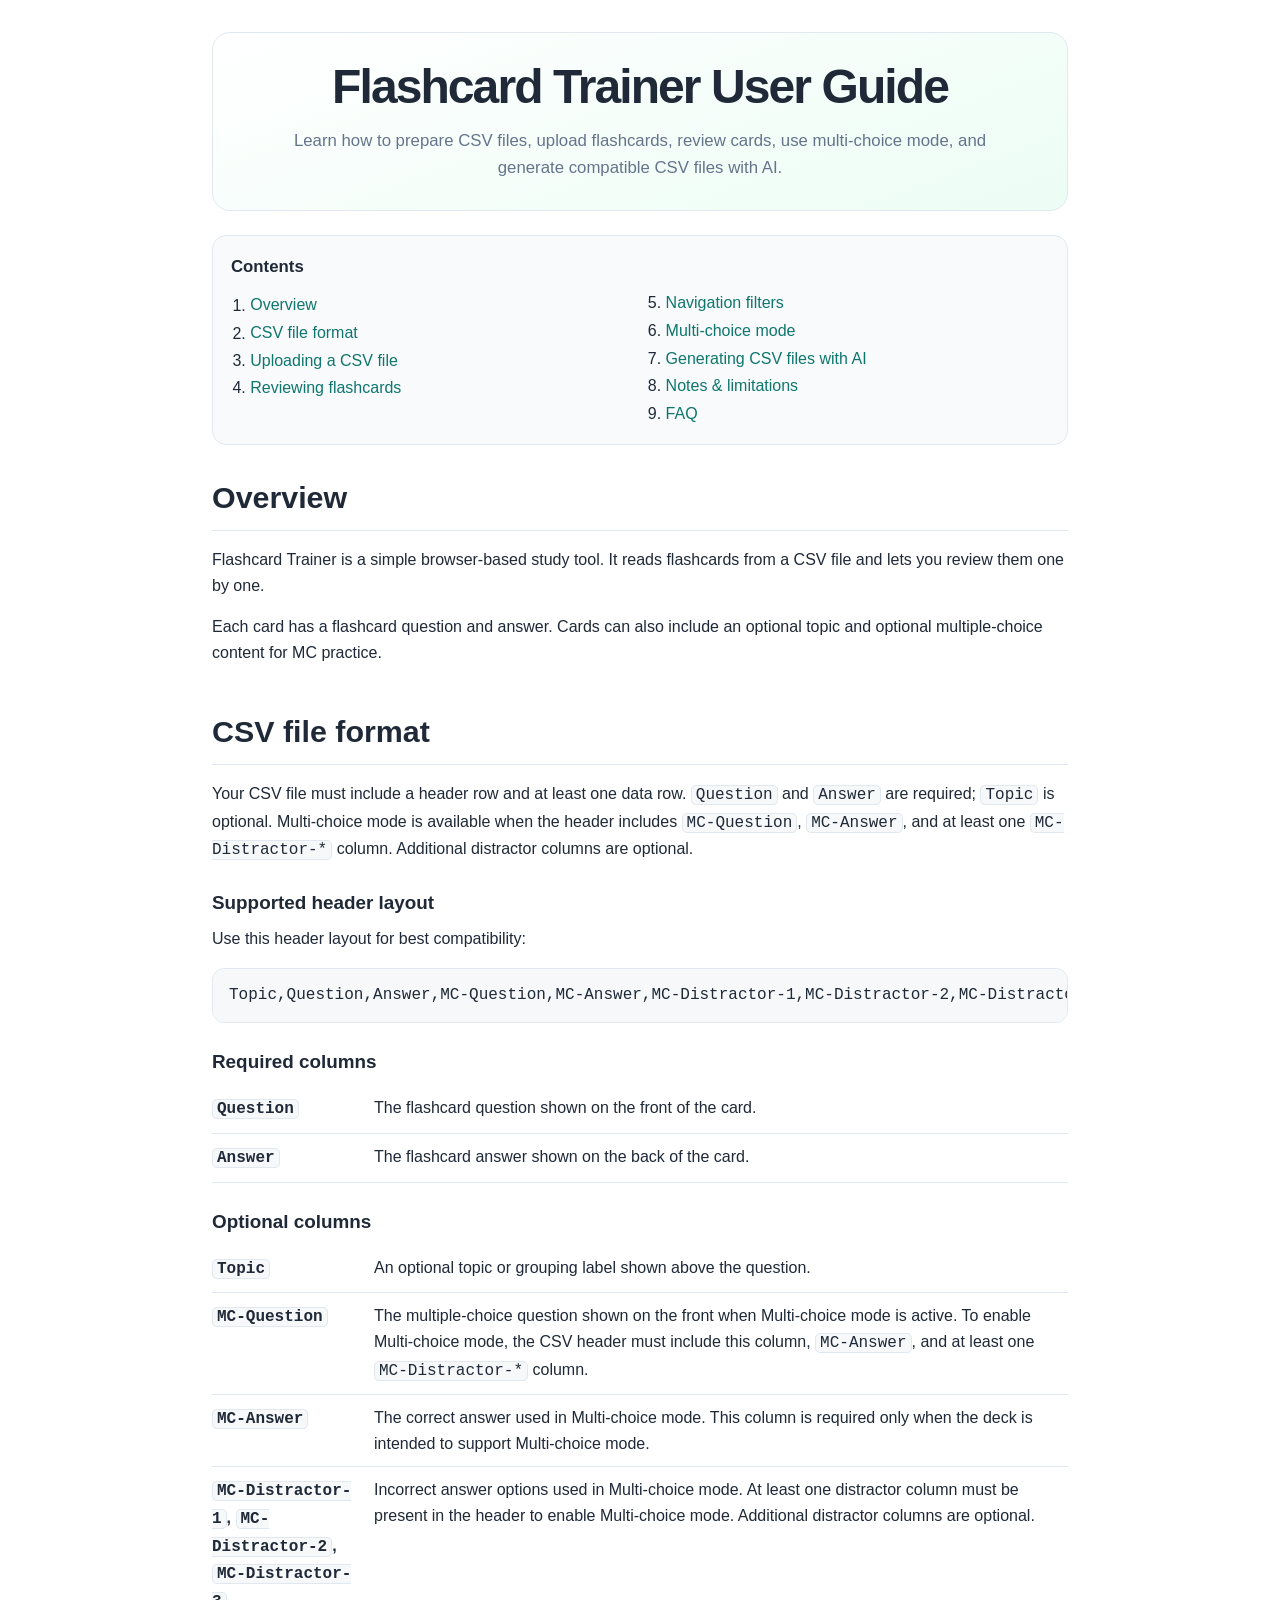
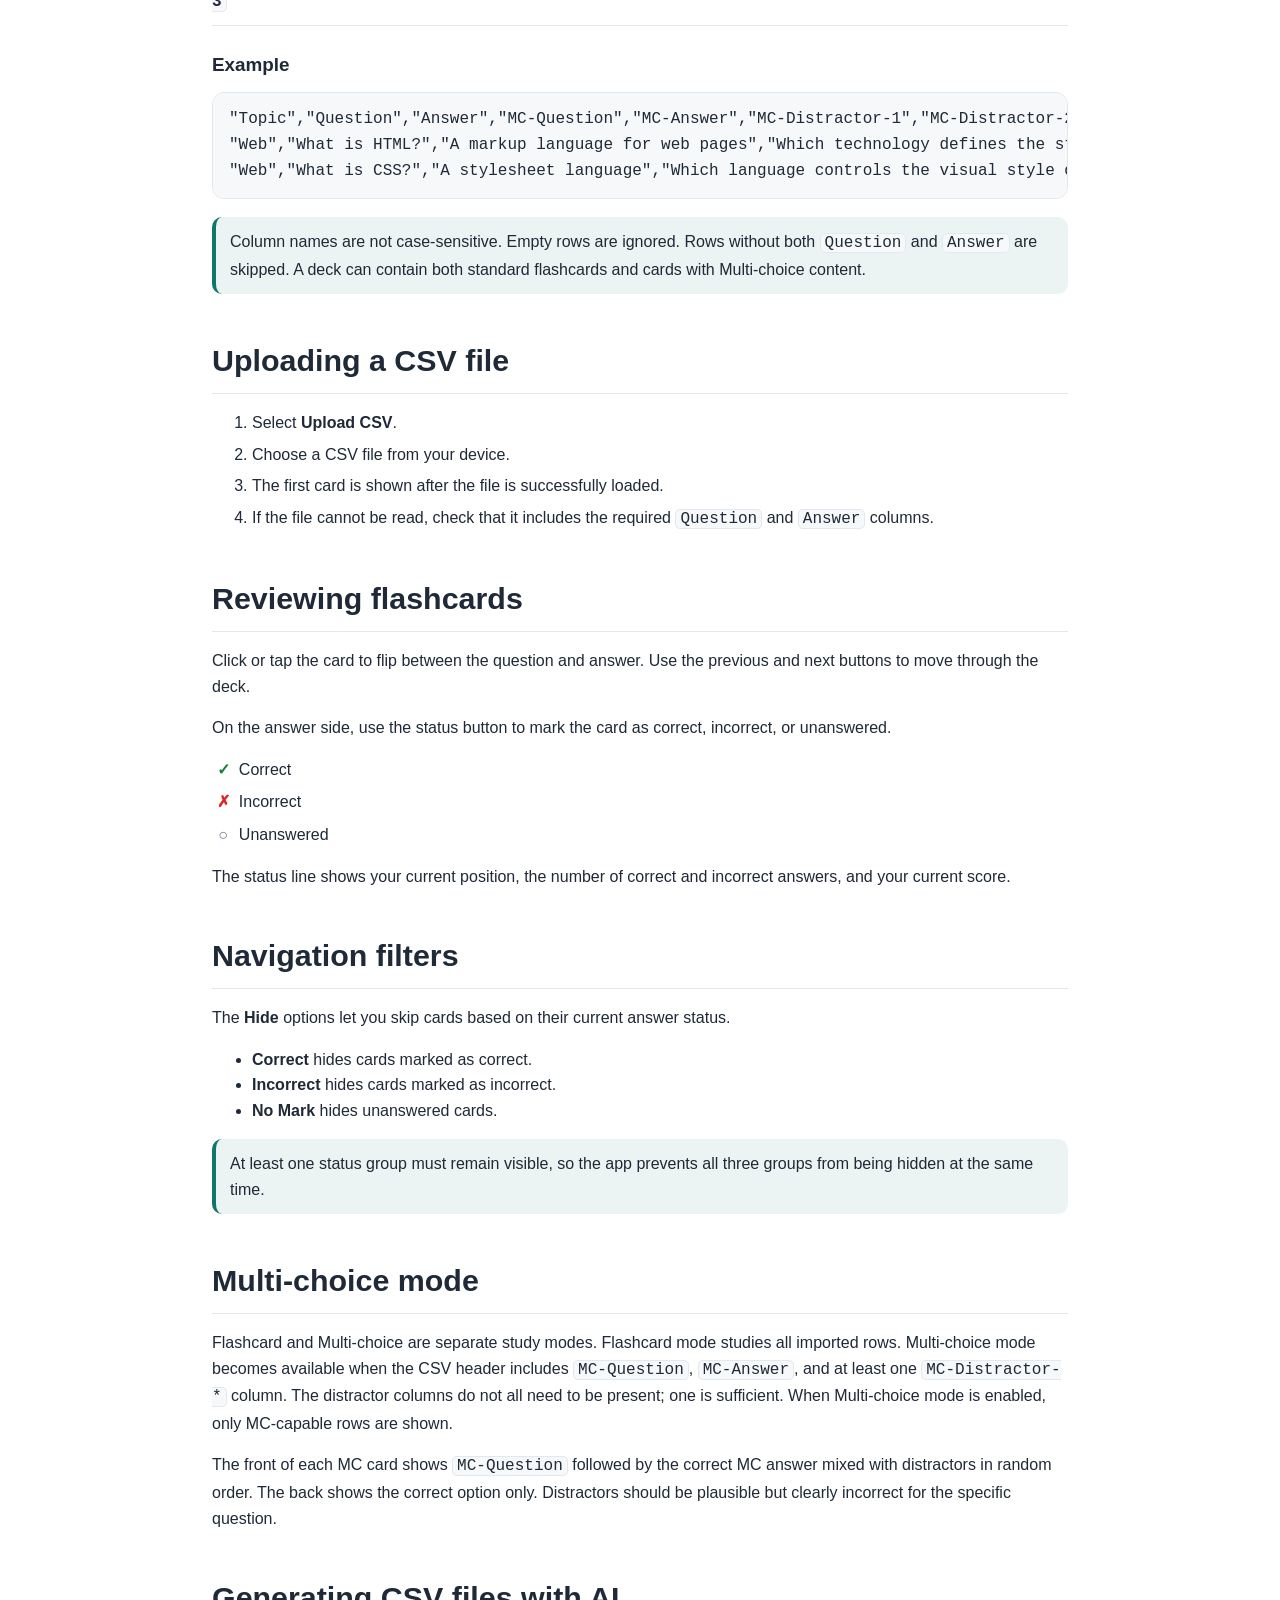
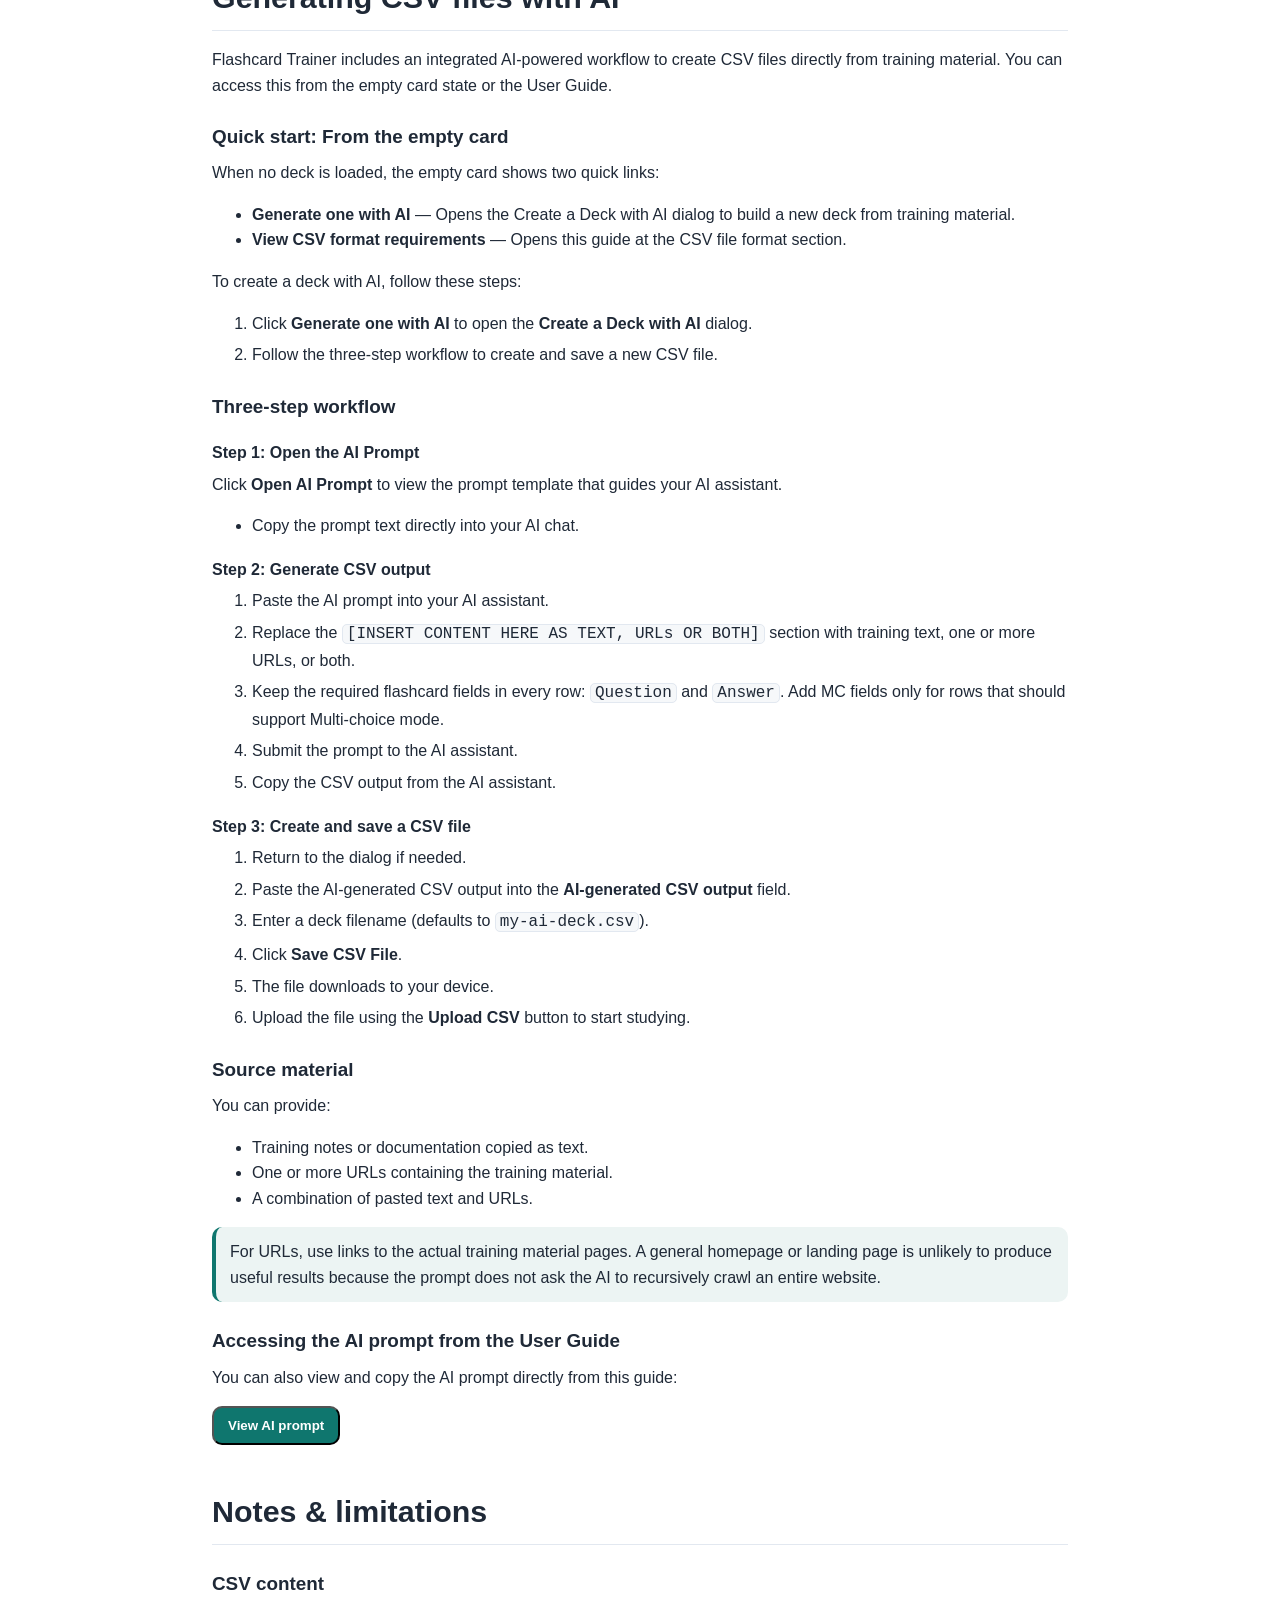
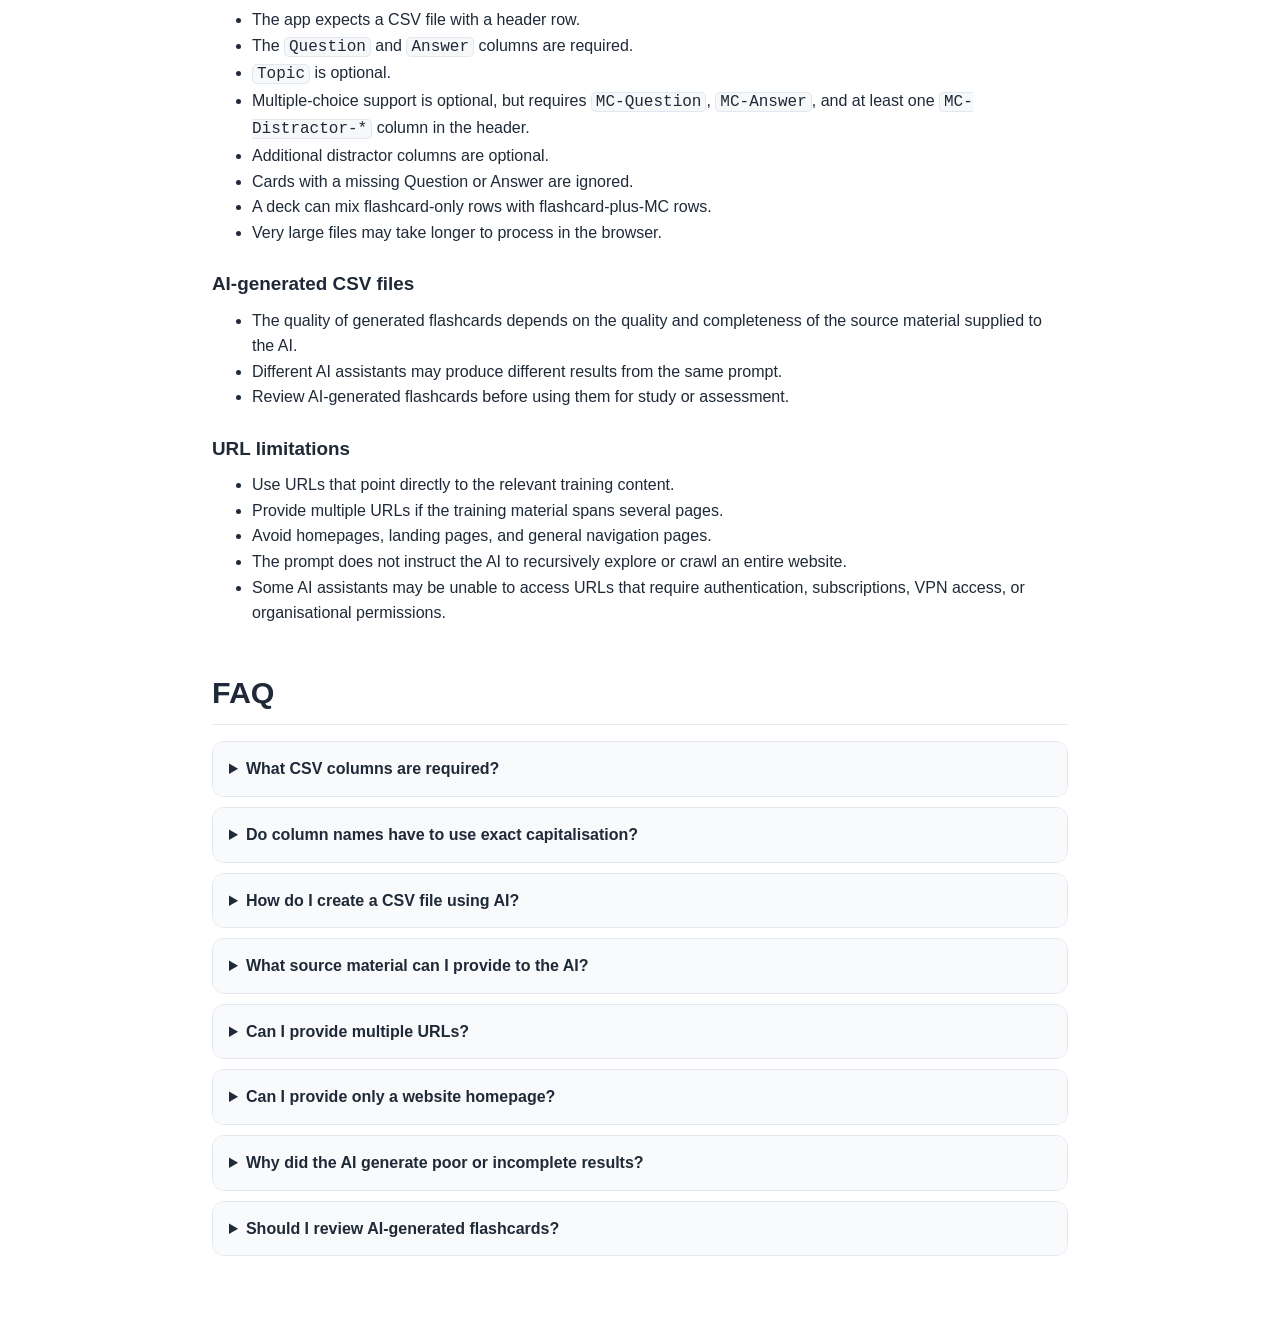
==== commit 1bc24113: "refactor: clarify user guide CSV format and multi-choice mode instructions" ====
--- a/documentation/user-guide.html
+++ b/documentation/user-guide.html
@@ -16,7 +16,6 @@
         Learn how to prepare CSV files, upload flashcards, review cards, use multi-choice mode, and generate compatible CSV files with AI.
       </p>
     </header>
-
     <nav class="toc" aria-label="Table of contents">
       <h2>Contents</h2>
       <ol>
@@ -31,75 +30,70 @@
         <li><a href="#faq">FAQ</a></li>
       </ol>
     </nav>
-
     <section id="overview" class="guide-section">
       <h2>Overview</h2>
       <p>
         Flashcard Trainer is a simple browser-based study tool. It reads flashcards from a CSV file and lets you review them one by one.
       </p>
       <p>
-        Each card has a flashcard question and answer. Cards can also include an optional category and optional multiple-choice content for MC practice.
-      </p>
-    </section>
-
+        Each card has a flashcard question and answer. Cards can also include an optional topic and optional multiple-choice content for MC practice.
+      </p>
+    </section>
     <section id="csv-format" class="guide-section">
       <h2>CSV file format</h2>
       <p>
-        Your CSV file must include a header row and at least one data row. The required columns are <code>FC-Question</code> and <code>FC-Answer</code>.
-      </p>
-
+        Your CSV file must include a header row and at least one data row. <code>Question</code> and <code>Answer</code> are required; <code>Topic</code> is optional. Multi-choice mode is available when the header includes <code>MC-Question</code>, <code>MC-Answer</code>, and at least one <code>MC-Distractor-*</code> column. Additional distractor columns are optional.
+      </p>
+      <h3>Supported header layout</h3>
+      <p>Use this header layout for best compatibility:</p>
+      <pre><code>Topic,Question,Answer,MC-Question,MC-Answer,MC-Distractor-1,MC-Distractor-2,MC-Distractor-3</code></pre>
       <h3>Required columns</h3>
       <dl class="definition-list">
         <div>
-          <dt><code>FC-Question</code></dt>
+          <dt><code>Question</code></dt>
           <dd>The flashcard question shown on the front of the card.</dd>
         </div>
         <div>
-          <dt><code>FC-Answer</code></dt>
+          <dt><code>Answer</code></dt>
           <dd>The flashcard answer shown on the back of the card.</dd>
         </div>
       </dl>
-
       <h3>Optional columns</h3>
       <dl class="definition-list">
         <div>
-          <dt><code>Category</code></dt>
+          <dt><code>Topic</code></dt>
           <dd>An optional topic or grouping label shown above the question.</dd>
         </div>
         <div>
           <dt><code>MC-Question</code></dt>
-          <dd>The multiple-choice question phrasing. Optional; stored for future study mode use.</dd>
+          <dd>The multiple-choice question shown on the front when Multi-choice mode is active. To enable Multi-choice mode, the CSV header must include this column, <code>MC-Answer</code>, and at least one <code>MC-Distractor-*</code> column.</dd>
         </div>
         <div>
           <dt><code>MC-Answer</code></dt>
-          <dd>The correct answer used in multi-choice mode. Required together with at least one distractor to enable multi-choice for this card.</dd>
+          <dd>The correct answer used in Multi-choice mode. This column is required only when the deck is intended to support Multi-choice mode.</dd>
         </div>
         <div>
           <dt><code>MC-Distractor-1</code>, <code>MC-Distractor-2</code>, <code>MC-Distractor-3</code></dt>
-          <dd>Incorrect answer options used in multi-choice mode. At least one is required to enable multi-choice for this card.</dd>
+          <dd>Incorrect answer options used in Multi-choice mode. At least one distractor column must be present in the header to enable Multi-choice mode. Additional distractor columns are optional.</dd>
         </div>
       </dl>
-
       <h3>Example</h3>
-      <pre><code>"Category","FC-Question","FC-Answer","MC-Question","MC-Answer","MC-Distractor-1","MC-Distractor-2","MC-Distractor-3"
+      <pre><code>"Topic","Question","Answer","MC-Question","MC-Answer","MC-Distractor-1","MC-Distractor-2","MC-Distractor-3"
 "Web","What is HTML?","A markup language for web pages","Which technology defines the structure of a web page?","HTML","CSS","JavaScript","SQL"
 "Web","What is CSS?","A stylesheet language","Which language controls the visual style of a web page?","CSS","HTML","JavaScript","Python"</code></pre>
-
       <p class="note">
-        Column names are not case-sensitive. Empty rows are ignored. Rows without both <code>FC-Question</code> and <code>FC-Answer</code> are skipped. The MC section is only active for a card when both <code>MC-Answer</code> and at least one <code>MC-Distractor</code> column are non-empty.
-      </p>
-    </section>
-
+        Column names are not case-sensitive. Empty rows are ignored. Rows without both <code>Question</code> and <code>Answer</code> are skipped. A deck can contain both standard flashcards and cards with Multi-choice content.
+      </p>
+    </section>
     <section id="uploading" class="guide-section">
       <h2>Uploading a CSV file</h2>
       <ol class="steps">
         <li>Select <strong>Upload CSV</strong>.</li>
         <li>Choose a CSV file from your device.</li>
         <li>The first card is shown after the file is successfully loaded.</li>
-        <li>If the file cannot be read, check that it includes the required <code>FC-Question</code> and <code>FC-Answer</code> columns.</li>
-      </ol>
-    </section>
-
+        <li>If the file cannot be read, check that it includes the required <code>Question</code> and <code>Answer</code> columns.</li>
+      </ol>
+    </section>
     <section id="reviewing" class="guide-section">
       <h2>Reviewing flashcards</h2>
       <p>
@@ -117,7 +111,6 @@
         The status line shows your current position, the number of correct and incorrect answers, and your current score.
       </p>
     </section>
-
     <section id="navigation-filters" class="guide-section">
       <h2>Navigation filters</h2>
       <p>
@@ -132,23 +125,20 @@
         At least one status group must remain visible, so the app prevents all three groups from being hidden at the same time.
       </p>
     </section>
-
     <section id="multi-choice" class="guide-section">
       <h2>Multi-choice mode</h2>
       <p>
-        Multi-choice mode is available when at least one card includes MC-Answer and MC-Distractor columns. When enabled, the front of the card shows the correct MC answer mixed with the distractors.
-      </p>
-      <p>
-        The back of the card shows the correct option. Distractors should be plausible but clearly incorrect for the specific question.
-      </p>
-    </section>
-
+        Flashcard and Multi-choice are separate study modes. Flashcard mode studies all imported rows. Multi-choice mode becomes available when the CSV header includes <code>MC-Question</code>, <code>MC-Answer</code>, and at least one <code>MC-Distractor-*</code> column. The distractor columns do not all need to be present; one is sufficient. When Multi-choice mode is enabled, only MC-capable rows are shown.
+      </p>
+      <p>
+        The front of each MC card shows <code>MC-Question</code> followed by the correct MC answer mixed with distractors in random order. The back shows the correct option only. Distractors should be plausible but clearly incorrect for the specific question.
+      </p>
+    </section>
     <section id="ai-generation" class="guide-section">
       <h2>Generating CSV files with AI</h2>
       <p>
         Flashcard Trainer includes an integrated AI-powered workflow to create CSV files directly from training material. You can access this from the empty card state or the User Guide.
       </p>
-
       <h3>Quick start: From the empty card</h3>
       <p>When no deck is loaded, the empty card shows two quick links:</p>
       <ul>
@@ -160,23 +150,20 @@
         <li>Click <strong>Generate one with AI</strong> to open the <strong>Create a Deck with AI</strong> dialog.</li>
         <li>Follow the three-step workflow to create and save a new CSV file.</li>
       </ol>
-
       <h3>Three-step workflow</h3>
-
       <h4>Step 1: Open the AI Prompt</h4>
       <p>Click <strong>Open AI Prompt</strong> to view the prompt template that guides your AI assistant.</p>
       <ul>
         <li>Copy the prompt text directly into your AI chat.</li>
       </ul>
-
       <h4>Step 2: Generate CSV output</h4>
       <ol class="steps">
         <li>Paste the AI prompt into your AI assistant.</li>
         <li>Replace the <code>[INSERT CONTENT HERE AS TEXT, URLs OR BOTH]</code> section with training text, one or more URLs, or both.</li>
+        <li>Keep the required flashcard fields in every row: <code>Question</code> and <code>Answer</code>. Add MC fields only for rows that should support Multi-choice mode.</li>
         <li>Submit the prompt to the AI assistant.</li>
         <li>Copy the CSV output from the AI assistant.</li>
       </ol>
-
       <h4>Step 3: Create and save a CSV file</h4>
       <ol class="steps">
         <li>Return to the dialog if needed.</li>
@@ -186,7 +173,6 @@
         <li>The file downloads to your device.</li>
         <li>Upload the file using the <strong>Upload CSV</strong> button to start studying.</li>
       </ol>
-
       <h3>Source material</h3>
       <p>You can provide:</p>
       <ul>
@@ -194,11 +180,9 @@
         <li>One or more URLs containing the training material.</li>
         <li>A combination of pasted text and URLs.</li>
       </ul>
-
       <p class="note">
         For URLs, use links to the actual training material pages. A general homepage or landing page is unlikely to produce useful results because the prompt does not ask the AI to recursively crawl an entire website.
       </p>
-
       <h3>Accessing the AI prompt from the User Guide</h3>
       <p>
         You can also view and copy the AI prompt directly from this guide:
@@ -207,25 +191,25 @@
         <button type="button" class="download-link" id="openPromptBtn">View AI prompt</button>
       </p>
     </section>
-
     <section id="notes-limitations" class="guide-section">
       <h2>Notes &amp; limitations</h2>
-
       <h3>CSV content</h3>
       <ul>
         <li>The app expects a CSV file with a header row.</li>
-        <li>The <code>FC-Question</code> and <code>FC-Answer</code> columns are required.</li>
-        <li>Cards with a missing FC-Question or FC-Answer are ignored.</li>
+        <li>The <code>Question</code> and <code>Answer</code> columns are required.</li>
+        <li><code>Topic</code> is optional.</li>
+        <li>Multiple-choice support is optional, but requires <code>MC-Question</code>, <code>MC-Answer</code>, and at least one <code>MC-Distractor-*</code> column in the header.</li>
+        <li>Additional distractor columns are optional.</li>
+        <li>Cards with a missing Question or Answer are ignored.</li>
+        <li>A deck can mix flashcard-only rows with flashcard-plus-MC rows.</li>
         <li>Very large files may take longer to process in the browser.</li>
       </ul>
-
       <h3>AI-generated CSV files</h3>
       <ul>
         <li>The quality of generated flashcards depends on the quality and completeness of the source material supplied to the AI.</li>
         <li>Different AI assistants may produce different results from the same prompt.</li>
         <li>Review AI-generated flashcards before using them for study or assessment.</li>
       </ul>
-
       <h3>URL limitations</h3>
       <ul>
         <li>Use URLs that point directly to the relevant training content.</li>
@@ -235,45 +219,36 @@
         <li>Some AI assistants may be unable to access URLs that require authentication, subscriptions, VPN access, or organisational permissions.</li>
       </ul>
     </section>
-
     <section id="faq" class="guide-section faq-section">
       <h2>FAQ</h2>
-
       <details>
         <summary>What CSV columns are required?</summary>
-        <p>The required columns are <code>Question</code> and <code>Answer</code>. You can also include <code>Category</code> and distractor columns for multi-choice mode.</p>
-      </details>
-
+        <p>The required columns are <code>Question</code> and <code>Answer</code>. <code>Topic</code> is optional. Multiple-choice support is optional, but if used the header must contain <code>MC-Question</code>, <code>MC-Answer</code>, and at least one <code>MC-Distractor-*</code> column.</p>
+      </details>
       <details>
         <summary>Do column names have to use exact capitalisation?</summary>
         <p>No. Column names are matched without case sensitivity, so <code>Question</code>, <code>question</code>, and <code>QUESTION</code> are treated the same.</p>
       </details>
-
       <details>
         <summary>How do I create a CSV file using AI?</summary>
         <p>From the empty card, click the "Generate one with AI" link. Alternatively, you can access the AI Deck Creator from the User Guide. Follow the three-step workflow: open the AI prompt, paste it into your AI assistant with your training material, then paste the generated CSV into the File Creator and save it.</p>
       </details>
-
       <details>
         <summary>What source material can I provide to the AI?</summary>
         <p>You can provide pasted training text, one or more URLs, or a combination of both.</p>
       </details>
-
       <details>
         <summary>Can I provide multiple URLs?</summary>
         <p>Yes. Use multiple URLs when the training material is spread across several specific pages.</p>
       </details>
-
       <details>
         <summary>Can I provide only a website homepage?</summary>
         <p>No. For best results, provide URLs for the actual training material pages. The prompt does not ask the AI to recursively crawl an entire website from a homepage.</p>
       </details>
-
       <details>
         <summary>Why did the AI generate poor or incomplete results?</summary>
         <p>The source material may be incomplete, the URLs may be inaccessible, or the URLs may point to general navigation pages rather than actual training content.</p>
       </details>
-
       <details>
         <summary>Should I review AI-generated flashcards?</summary>
         <p>Yes. Review AI-generated flashcards before using them, especially if the material is important or used for assessment.</p>
@@ -316,7 +291,6 @@
       const promptUrl = "../ai-prompts/FlashcardTrainer_prompt.txt";
       let promptContent = "";
       let copiedStateTimeoutId = 0;
-
       function getAppViewportWidth() {
         try {
           return window.top.innerWidth;
@@ -324,43 +298,34 @@
           return window.innerWidth;
         }
       }
-
       function updatePromptViewportMode() {
         const viewportWidth = getAppViewportWidth();
         document.body.dataset.appViewport = viewportWidth <= MOBILE_VIEWPORT_MAX_WIDTH ? "mobile" : "desktop";
       }
-
       async function ensurePromptLoaded() {
         if (promptContent) {
           promptText.textContent = promptContent;
           return promptContent;
         }
-
         promptText.textContent = "Loading...";
-
         const response = await fetch(promptUrl);
-
         if (!response.ok) {
           throw new Error("Failed to load AI prompt file.");
         }
-
         promptContent = (await response.text()).trim();
         promptText.textContent = promptContent;
         return promptContent;
       }
-
       function clearCopiedState() {
         if (copiedStateTimeoutId) {
           window.clearTimeout(copiedStateTimeoutId);
           copiedStateTimeoutId = 0;
         }
-
         copyBtn.dataset.copied = "false";
         copyBtn.setAttribute("aria-label", "Copy AI prompt");
         copyBtn.querySelector(".prompt-copy-label").textContent = "Copy";
         copyStatus.textContent = "";
       }
-
       function showCopiedState() {
         clearCopiedState();
         copyBtn.dataset.copied = "true";
@@ -369,27 +334,21 @@
         copyStatus.textContent = "AI prompt copied to clipboard.";
         copiedStateTimeoutId = window.setTimeout(clearCopiedState, 2000);
       }
-
       async function openPromptDialog() {
         if (!dialog.open) {
           dialog.showModal();
         }
-
         if (window.parent !== window) {
           window.parent.postMessage({ type: "flashcardPromptDialogOpened" }, "*");
         }
-
         try {
           await ensurePromptLoaded();
         } catch (error) {
           promptText.textContent = "Unable to load the AI prompt file. Serve the site through Live Server or another static server and try again.";
         }
       }
-
       updatePromptViewportMode();
-
       window.addEventListener("resize", updatePromptViewportMode);
-
       try {
         if (window.top !== window) {
           window.top.addEventListener("resize", updatePromptViewportMode);
@@ -397,9 +356,7 @@
       } catch (error) {
         // Ignore cross-window access issues and fall back to the local viewport.
       }
-
       openBtn.addEventListener("click", openPromptDialog);
-
       window.addEventListener("message", function (event) {
         if (event.data && event.data.type === "flashcardOpenPromptDialog") {
           openPromptDialog();
@@ -408,10 +365,8 @@
           if (section) section.scrollIntoView({ behavior: "instant", block: "start" });
         }
       });
-
       copyBtn.addEventListener("click", async function () {
         copyBtn.disabled = true;
-
         try {
           const content = await ensurePromptLoaded();
           await navigator.clipboard.writeText(content);
@@ -422,20 +377,16 @@
           copyBtn.disabled = false;
         }
       });
-
       closeBtn.addEventListener("click", function () {
         clearCopiedState();
         dialog.close();
       });
-
       dialog.addEventListener("close", function () {
         clearCopiedState();
-
         if (window.parent !== window) {
           window.parent.postMessage({ type: "flashcardPromptDialogClosed" }, "*");
         }
       });
-
       dialog.addEventListener("click", function (event) {
         if (event.target === dialog) {
           dialog.close();
--- a/css/user-guide.css
+++ b/css/user-guide.css
@@ -384,8 +384,8 @@
 }
 
 .prompt-copy-btn:disabled {
-  cursor: wait;
-  opacity: .85;
+  cursor: not-allowed;
+  opacity: .5;
 }
 
 .prompt-copy-btn:hover,
@@ -458,6 +458,18 @@
   cursor: pointer;
 }
 
+.prompt-close-btn:hover,
+.prompt-close-btn:focus {
+  background: color-mix(in srgb, var(--accent) 10%, white);
+  color: var(--accent-dark);
+  border-color: color-mix(in srgb, var(--accent) 25%, white);
+}
+
+.prompt-close-btn:disabled {
+  cursor: not-allowed;
+  opacity: .5;
+}
+
 .prompt-dialog-body {
   height: calc(100% - 61px);
   overflow-y: auto;
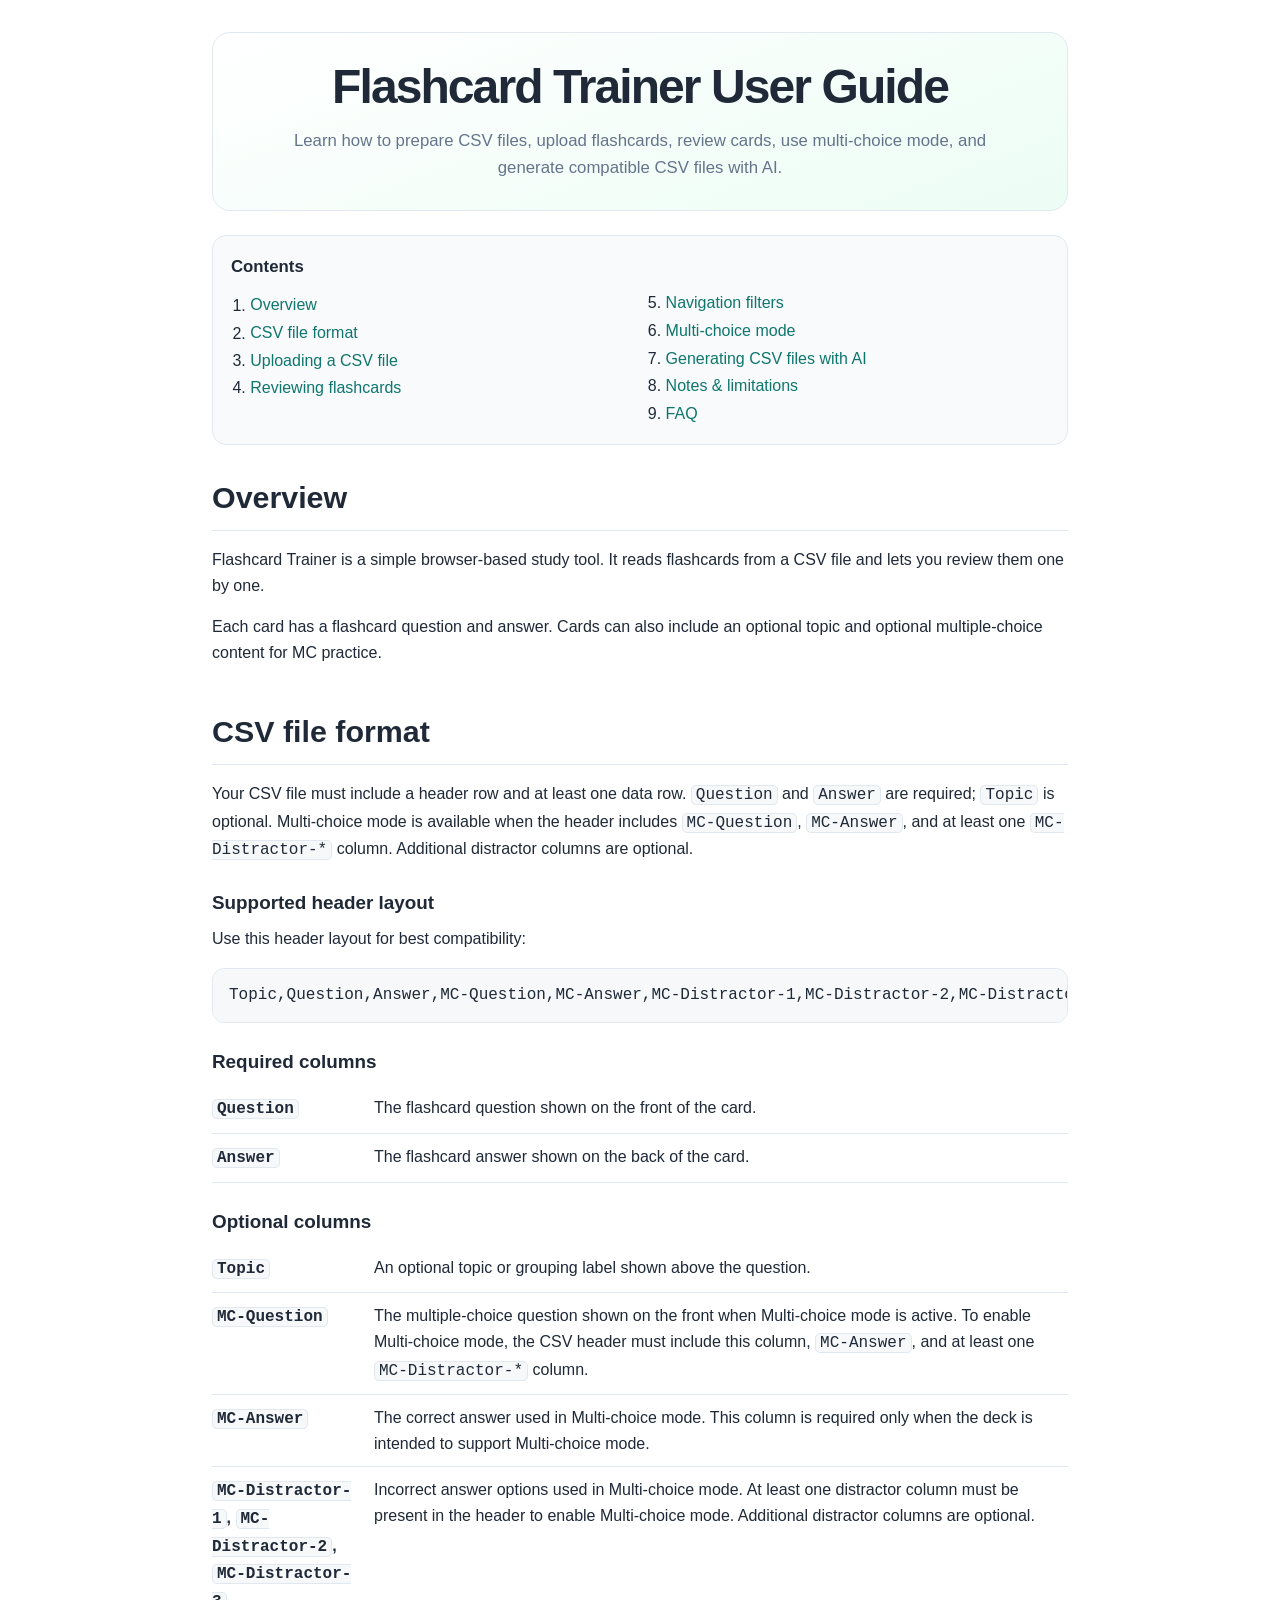
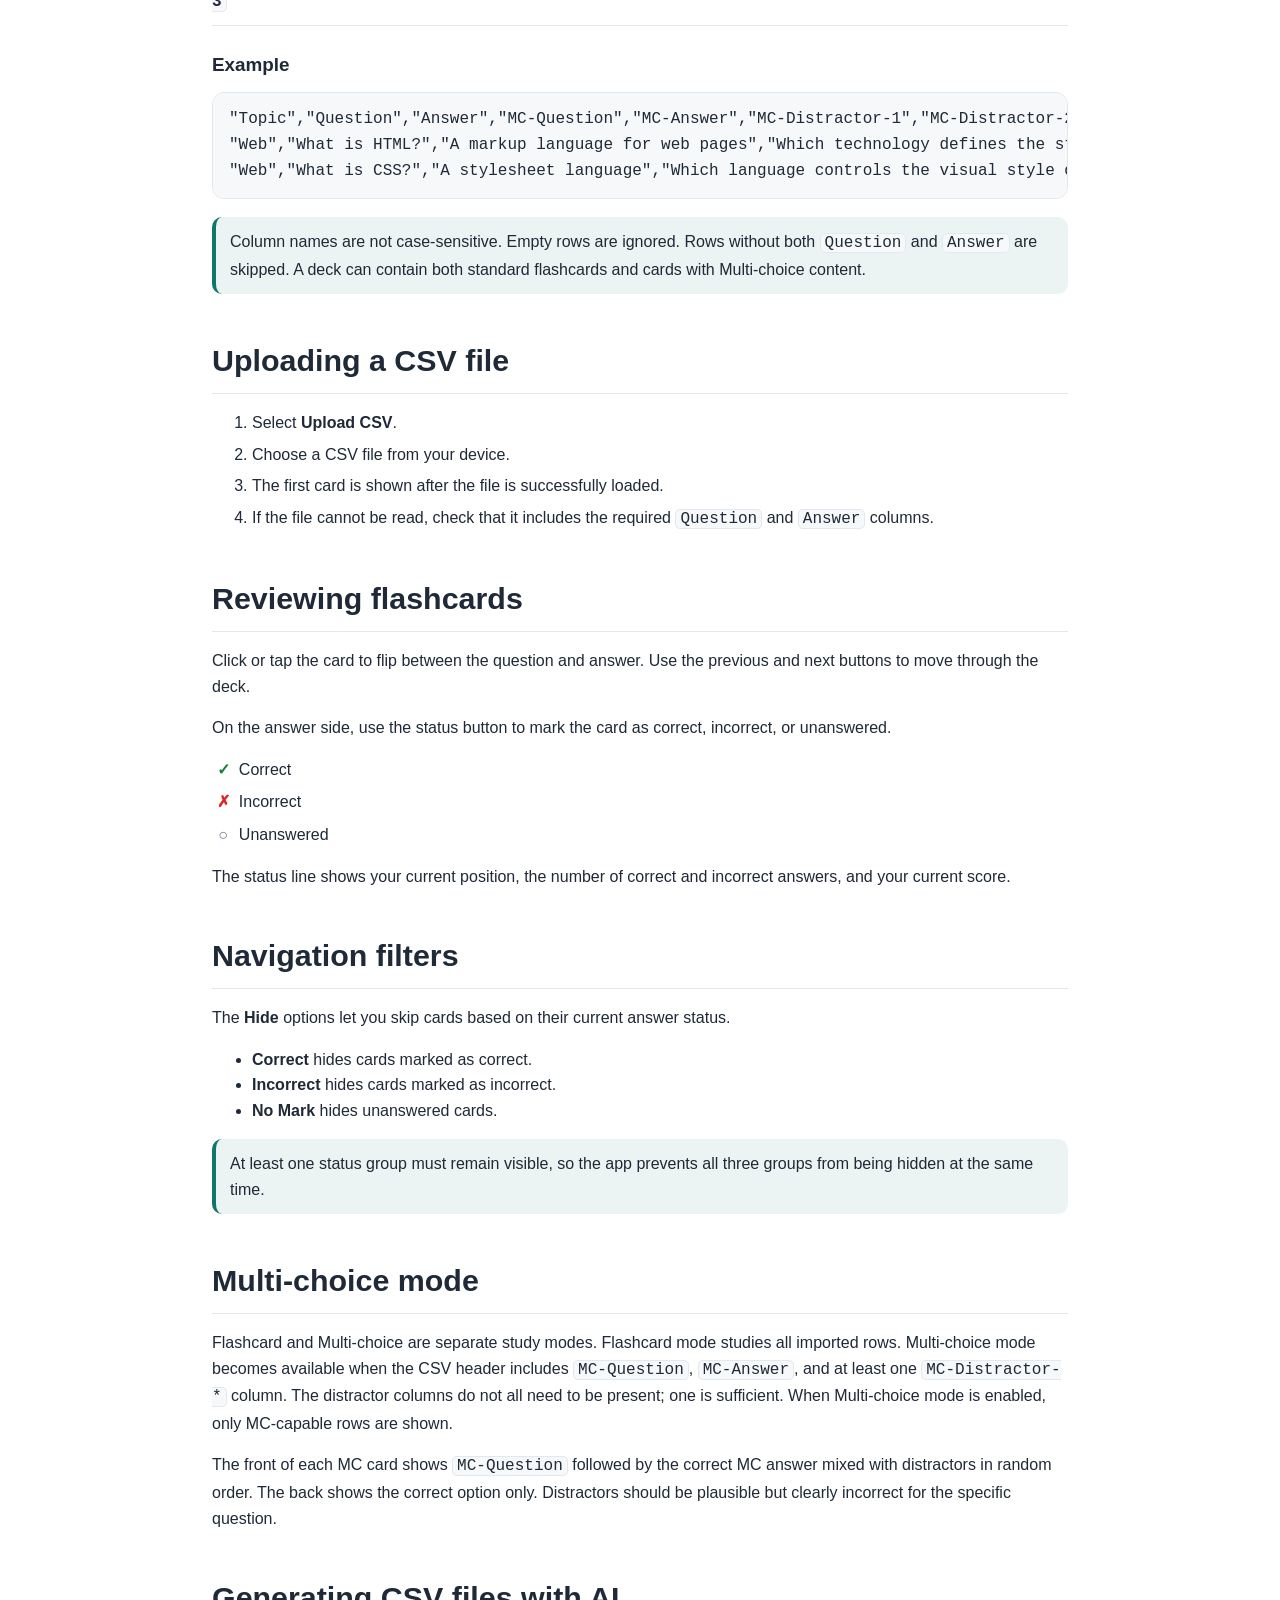
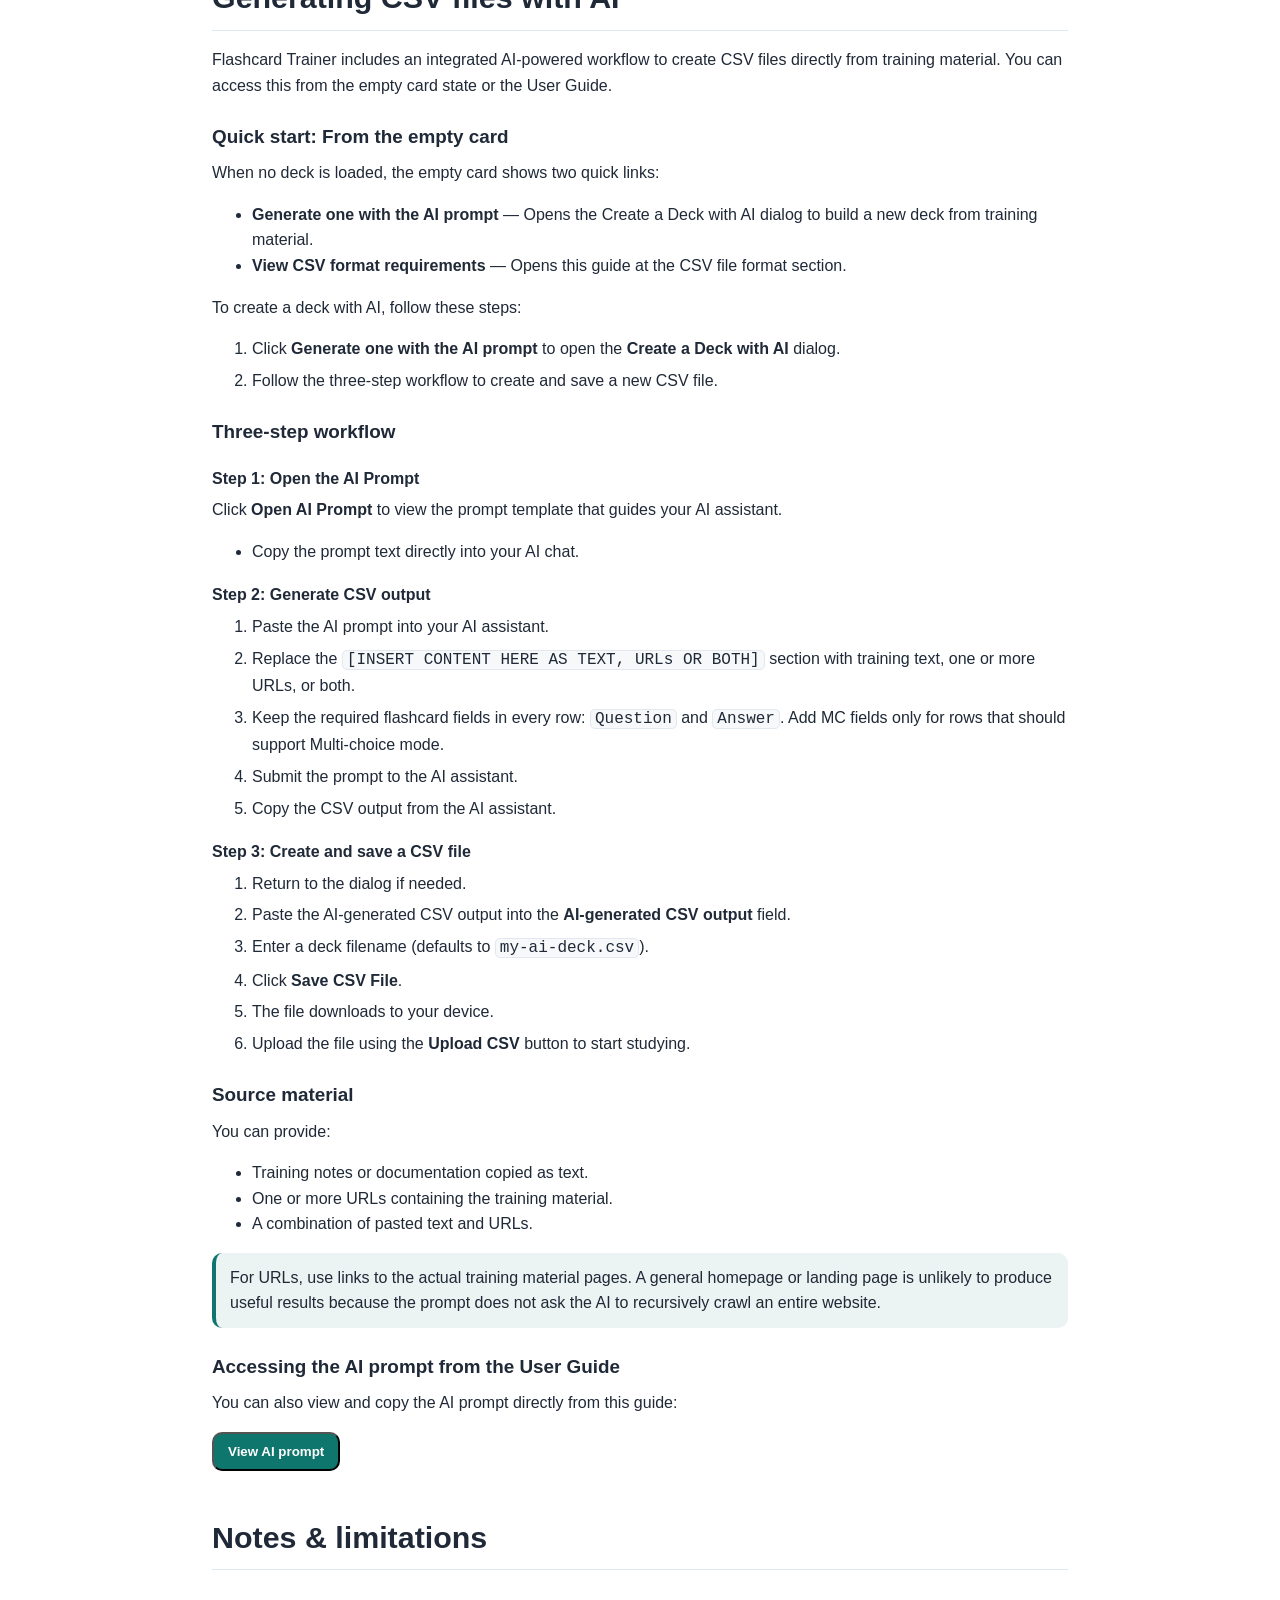
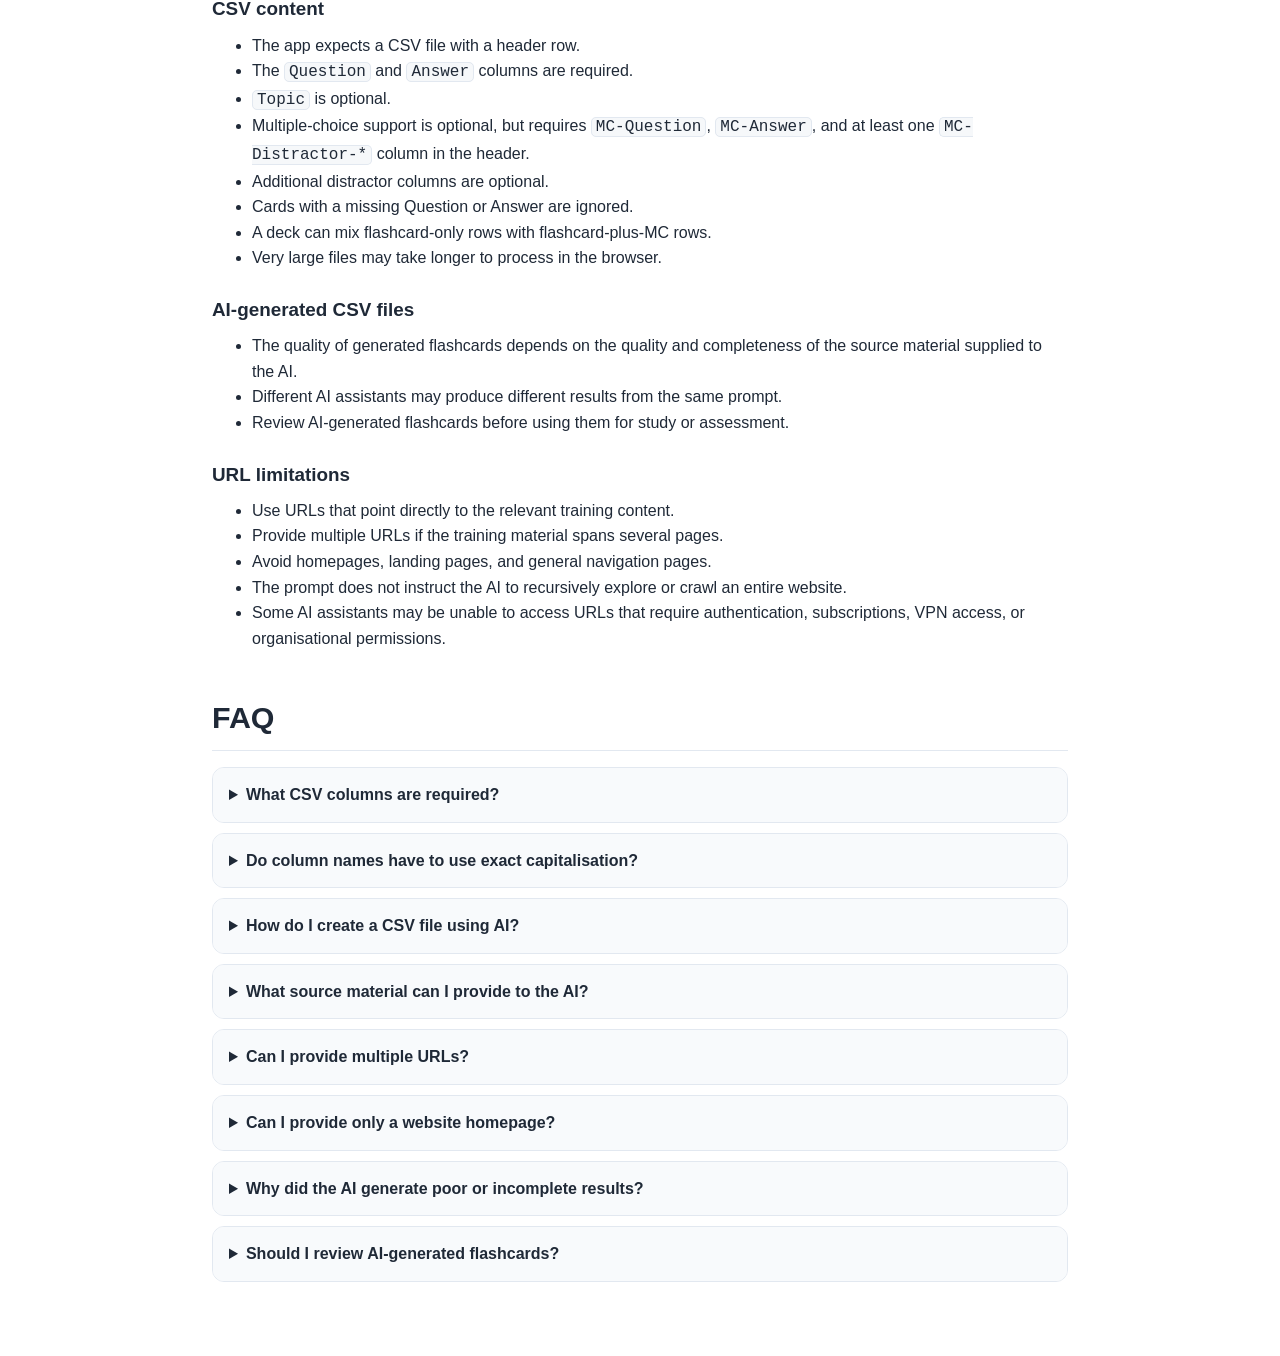
==== commit 33dd3324: "refactor: clarify AI prompt terminology in user guide" ====
--- a/documentation/user-guide.html
+++ b/documentation/user-guide.html
@@ -142,12 +142,12 @@
       <h3>Quick start: From the empty card</h3>
       <p>When no deck is loaded, the empty card shows two quick links:</p>
       <ul>
-        <li><strong>Generate one with AI</strong> — Opens the Create a Deck with AI dialog to build a new deck from training material.</li>
+        <li><strong>Generate one with the AI prompt</strong> — Opens the Create a Deck with AI dialog to build a new deck from training material.</li>
         <li><strong>View CSV format requirements</strong> — Opens this guide at the CSV file format section.</li>
       </ul>
       <p>To create a deck with AI, follow these steps:</p>
       <ol class="steps">
-        <li>Click <strong>Generate one with AI</strong> to open the <strong>Create a Deck with AI</strong> dialog.</li>
+        <li>Click <strong>Generate one with the AI prompt</strong> to open the <strong>Create a Deck with AI</strong> dialog.</li>
         <li>Follow the three-step workflow to create and save a new CSV file.</li>
       </ol>
       <h3>Three-step workflow</h3>
@@ -231,7 +231,7 @@
       </details>
       <details>
         <summary>How do I create a CSV file using AI?</summary>
-        <p>From the empty card, click the "Generate one with AI" link. Alternatively, you can access the AI Deck Creator from the User Guide. Follow the three-step workflow: open the AI prompt, paste it into your AI assistant with your training material, then paste the generated CSV into the File Creator and save it.</p>
+        <p>From the empty card, click the "Generate one with the AI prompt" link. Alternatively, you can access the AI Deck Creator from the User Guide. Follow the three-step workflow: open the AI prompt, paste it into your AI assistant with your training material, then paste the generated CSV into the File Creator and save it.</p>
       </details>
       <details>
         <summary>What source material can I provide to the AI?</summary>
